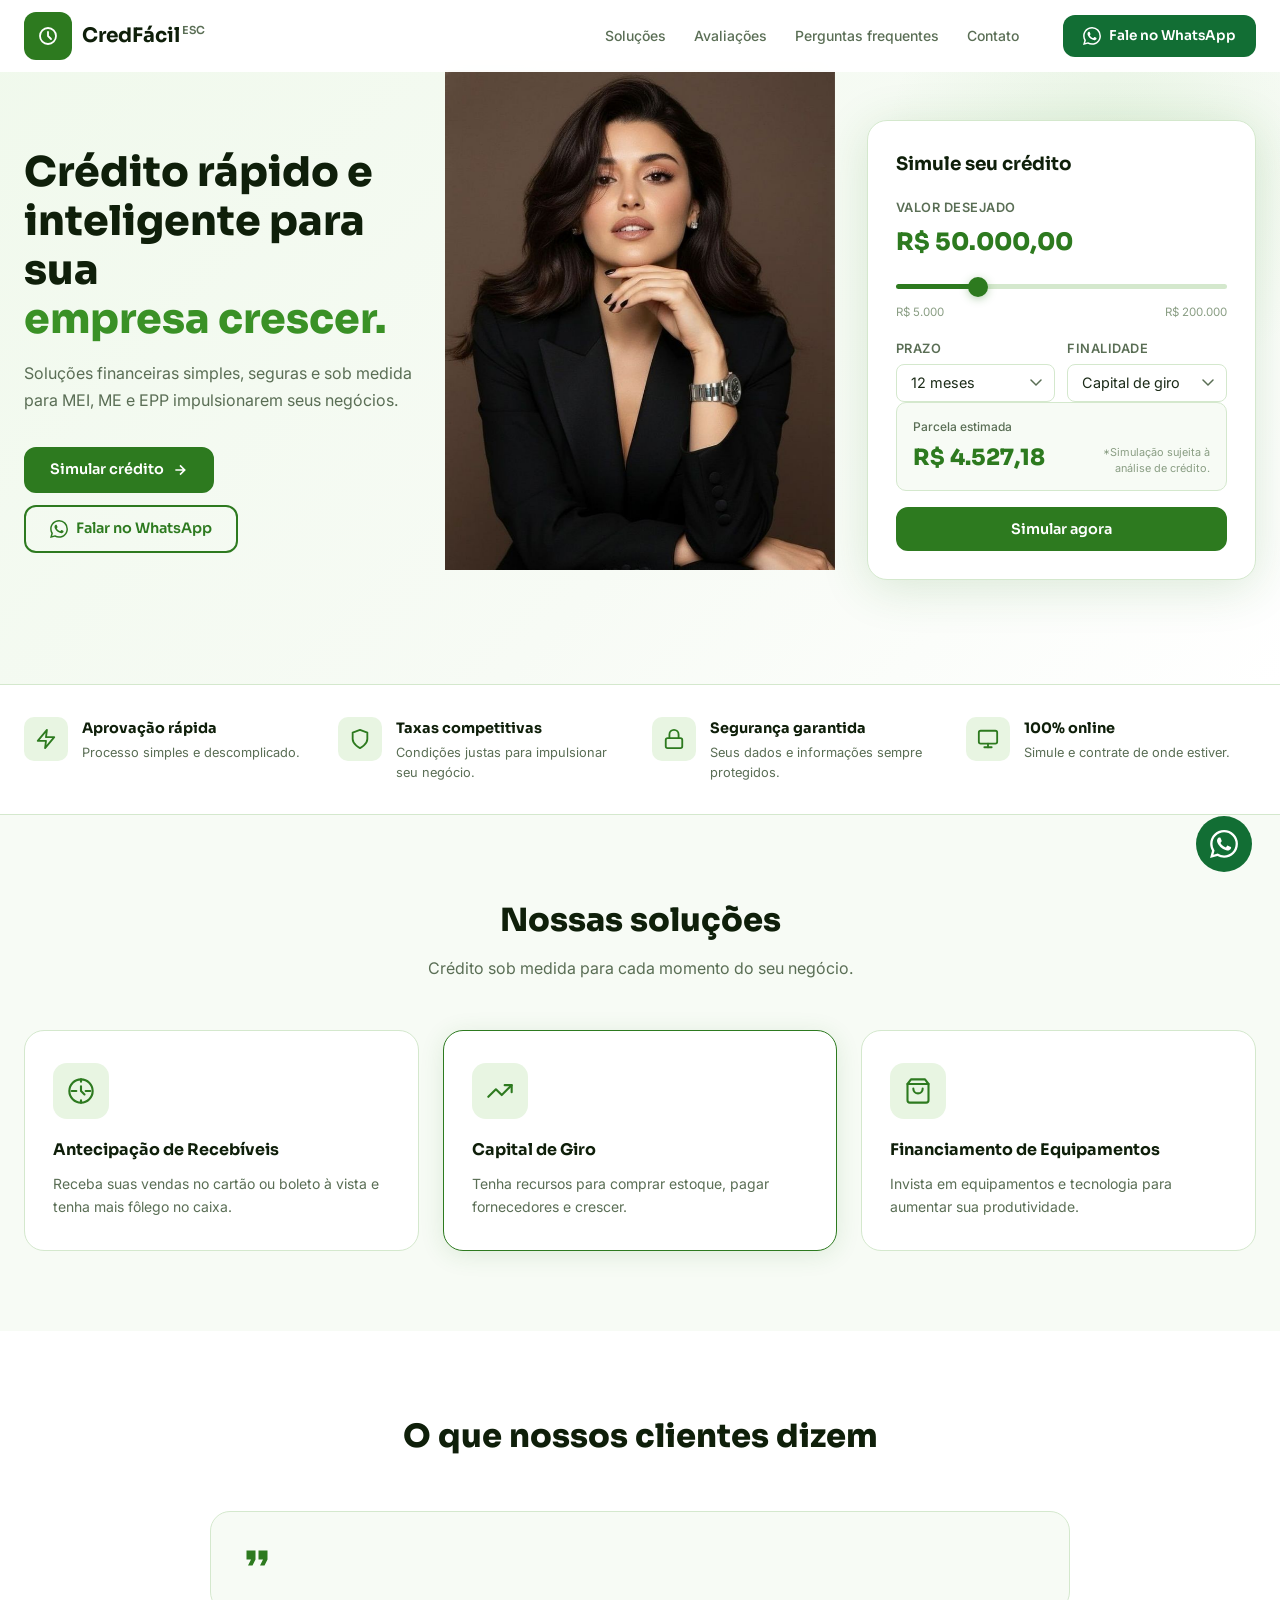
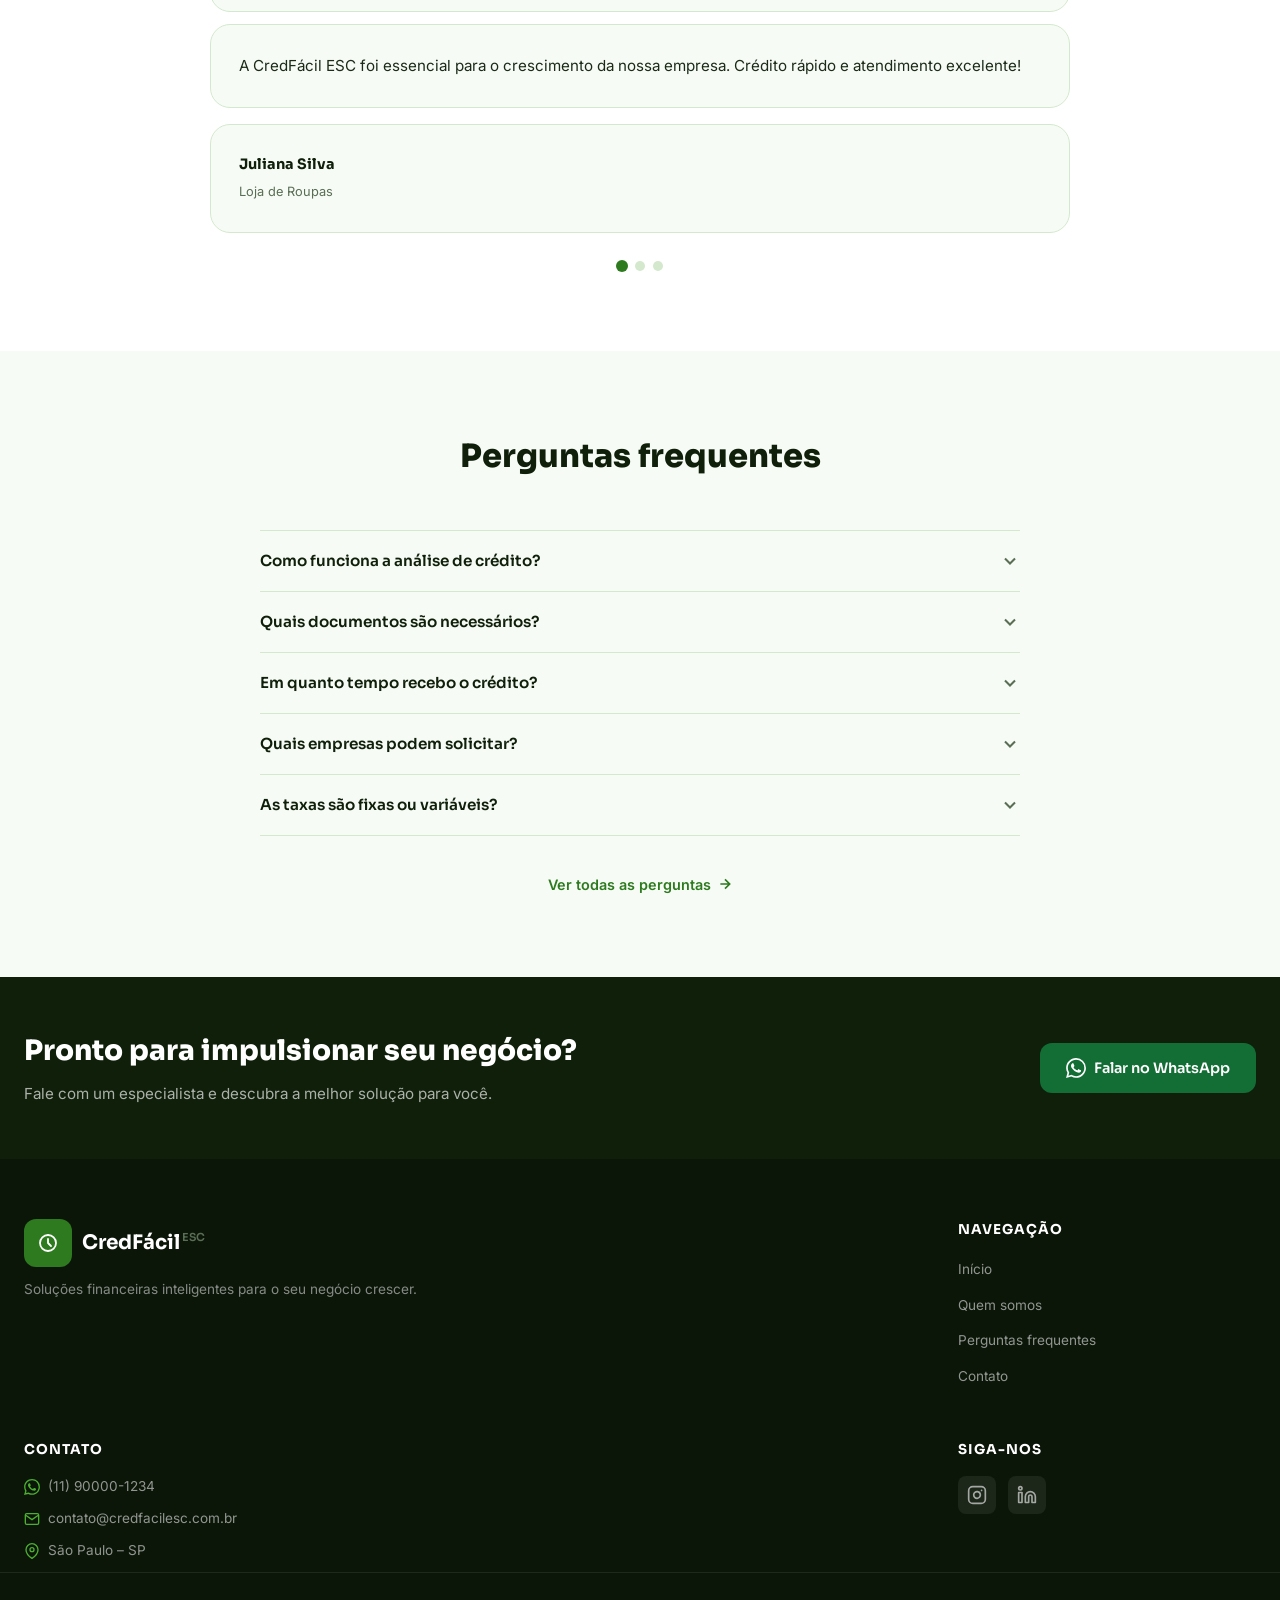
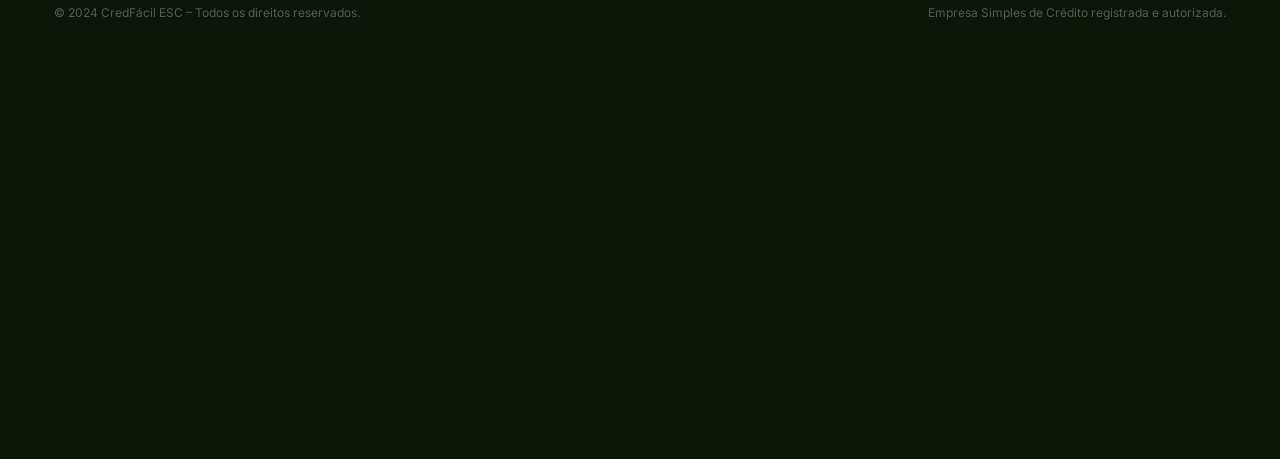
==== index.html @ 17b53d3c "Adiciona estrutura modular do projeto" ====
<!doctype html>
<html lang="pt-BR">
  <head>
    <meta charset="UTF-8" />
    <meta name="viewport" content="width=device-width, initial-scale=1.0" />
    <title>CredFácil ESC – Crédito Rápido e Inteligente para sua Empresa</title>
    <meta
      name="description"
      content="Soluções financeiras simples, seguras e sob medida para MEI, ME e EPP impulsionarem seus negócios."
    />
    <link rel="preconnect" href="https://fonts.googleapis.com" />
    <link rel="preconnect" href="https://fonts.gstatic.com" crossorigin />
    <link
      href="https://fonts.googleapis.com/css2?family=Sora:wght@400;500;600;700;800&family=Inter:wght@400;500;600&display=swap"
      rel="stylesheet"
    />
    <link rel="stylesheet" href="./src/styles/global.css" />
  </head>
  <body>
    <!-- Container: Navbar -->
    <div id="root-navbar"></div>

    <!-- Container: Hero + Features Bar -->
    <div id="root-hero"></div>

    <!-- Container: Soluções -->
    <div id="root-solutions"></div>

    <!-- Container: Depoimentos -->
    <div id="root-testimonials"></div>

    <!-- Container: FAQ + CTA Banner -->
    <div id="root-faq"></div>

    <!-- Container: Footer + WhatsApp Float -->
    <div id="root-footer"></div>

    <script type="module" src="./src/js/main.js">
   
    </script>
  </body>
</html>
---- src/styles/global.css ----
/* ============================
   IMPORTS DOS MÓDULOS CSS
   ============================ */
@import "./navbar.css";
@import "./hero.css";
@import "./solutions.css";
@import "./testimonials.css";
@import "./faq.css";
@import "./footer.css";

/* ============================
   VARIÁVEIS CSS
   ============================ */
:root {
  /* Cores */
  --green-dark: #1a5c10;
  --green: #2d7a1f;
  --green-mid: #3a9126;
  --green-light: #4caf30;
  --green-pale: #e8f5e2;
  --green-text: #3a9126;
  --dark: #0f1f0a;
  --navy: #111a0e;
  --text: #1c2b18;
  --text-muted: #5a6e55;
  --text-light: #8a9e84;
  --border: #d4e8cd;
  --bg: #ffffff;
  --bg-soft: #f7fbf5;
  --white: #ffffff;

  /* Bordas e sombras */
  --radius: 12px;
  --radius-lg: 20px;
  --shadow-sm: 0 2px 8px rgba(45, 122, 31, 0.08);
  --shadow: 0 4px 24px rgba(45, 122, 31, 0.12);
  --shadow-lg: 0 8px 48px rgba(45, 122, 31, 0.16);

  /* Tipografia */
  --font-head: "Sora", sans-serif;
  --font-body: "Inter", sans-serif;

  /* Animações */
  --transition: 0.25s ease;

  /* Layout */
  --nav-h: 72px;
}

/* ============================
   RESET
   ============================ */
*,
*::before,
*::after {
  box-sizing: border-box;
  margin: 0;
  padding: 0;
}

html {
  scroll-behavior: smooth;
}

body {
  font-family: var(--font-body);
  color: var(--text);
  background: var(--bg);
  line-height: 1.6;
  -webkit-font-smoothing: antialiased;
}

img {
  display: block;
  max-width: 100%;
}

a {
  text-decoration: none;
  color: inherit;
}

ul {
  list-style: none;
}

/* ============================
   LAYOUT GLOBAL
   ============================ */
.container {
  width: 100%;
  max-width: 1400px;
  margin: 0 auto;
  padding: 0 24px;
}

/* ============================
   SEÇÕES — ESTILOS COMPARTILHADOS
   ============================ */
.section-header {
  text-align: center;
  margin-bottom: 48px;
}

.section-title {
  font-family: var(--font-head);
  font-size: clamp(1.6rem, 2.5vw, 2.1rem);
  font-weight: 800;
  color: var(--dark);
  margin-bottom: 10px;
}

.section-subtitle {
  font-size: 1rem;
  color: var(--text-muted);
  max-width: 560px;
  margin: 0 auto;
}

/* ============================
   BOTÕES (CLASSES UTILITÁRIAS)
   ============================ */
.btn {
  display: inline-flex;
  align-items: center;
  gap: 8px;
  font-family: var(--font-head);
  font-weight: 600;
  font-size: 0.9rem;
  border-radius: var(--radius);
  cursor: pointer;
  transition:
    background var(--transition),
    transform var(--transition),
    box-shadow var(--transition),
    color var(--transition),
    border-color var(--transition);
  border: 2px solid transparent;
  padding: 13px 24px;
  white-space: nowrap;
  line-height: 1;
}

.btn--primary {
  background: var(--green);
  color: var(--white);
  border-color: var(--green);
}
.btn--primary:hover {
  background: var(--green-dark);
  border-color: var(--green-dark);
  transform: translateY(-1px);
  box-shadow: var(--shadow);
}

.btn--outline-green {
  background: transparent;
  color: var(--green);
  border-color: var(--green);
}
.btn--outline-green:hover {
  background: var(--green-pale);
  transform: translateY(-1px);
}

.btn--whatsapp {
  background: #126e34;
  color: var(--white);
  border-color: none;
  max-width: 20rem;
}
.btn--whatsapp:hover {
  background: #1ebe5a;
  border-color: #1ebe5a;
  transform: translateY(-1px);
  box-shadow: 0 4px 16px rgba(37, 211, 102, 0.35);
}

.btn--sm {
  padding: 10px 18px;
  font-size: 0.85rem;
}

.btn--full {
  width: 100%;
  justify-content: center;
}

/* ============================
   ANIMAÇÕES GLOBAIS
   ============================ */
@keyframes fadeUp {
  from {
    opacity: 0;
    transform: translateY(24px);
  }
  to {
    opacity: 1;
    transform: translateY(0);
  }
}

@keyframes fadeIn {
  from {
    opacity: 0;
  }
  to {
    opacity: 1;
  }
}

/* Scroll reveal */
.fade-up {
  opacity: 0;
  transform: translateY(24px);
  transition:
    opacity 0.5s ease,
    transform 0.5s ease;
}
.fade-up.visible {
  opacity: 1;
  transform: none;
}

/* ============================
   RESPONSIVO — GLOBAL
   ============================ */
@media (max-width: 480px) {
  .container {
    padding: 0 16px;
  }
}
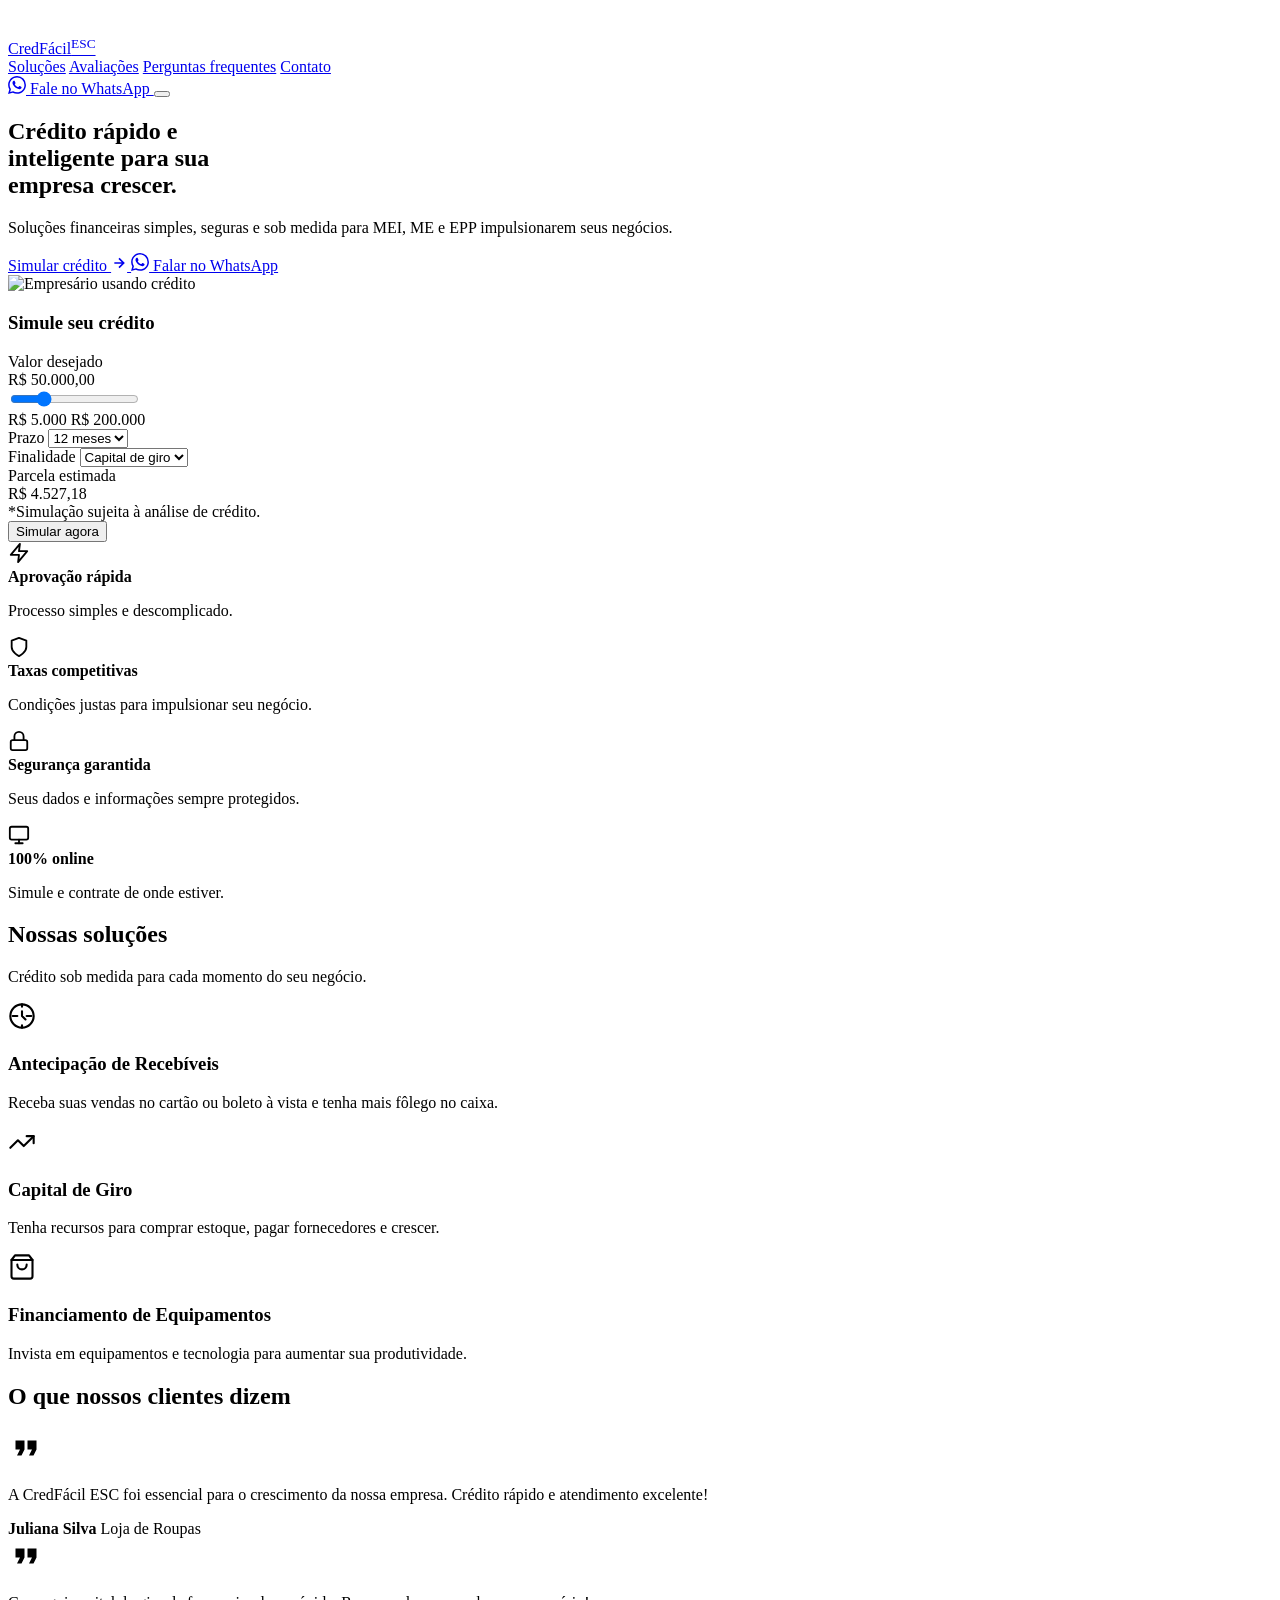
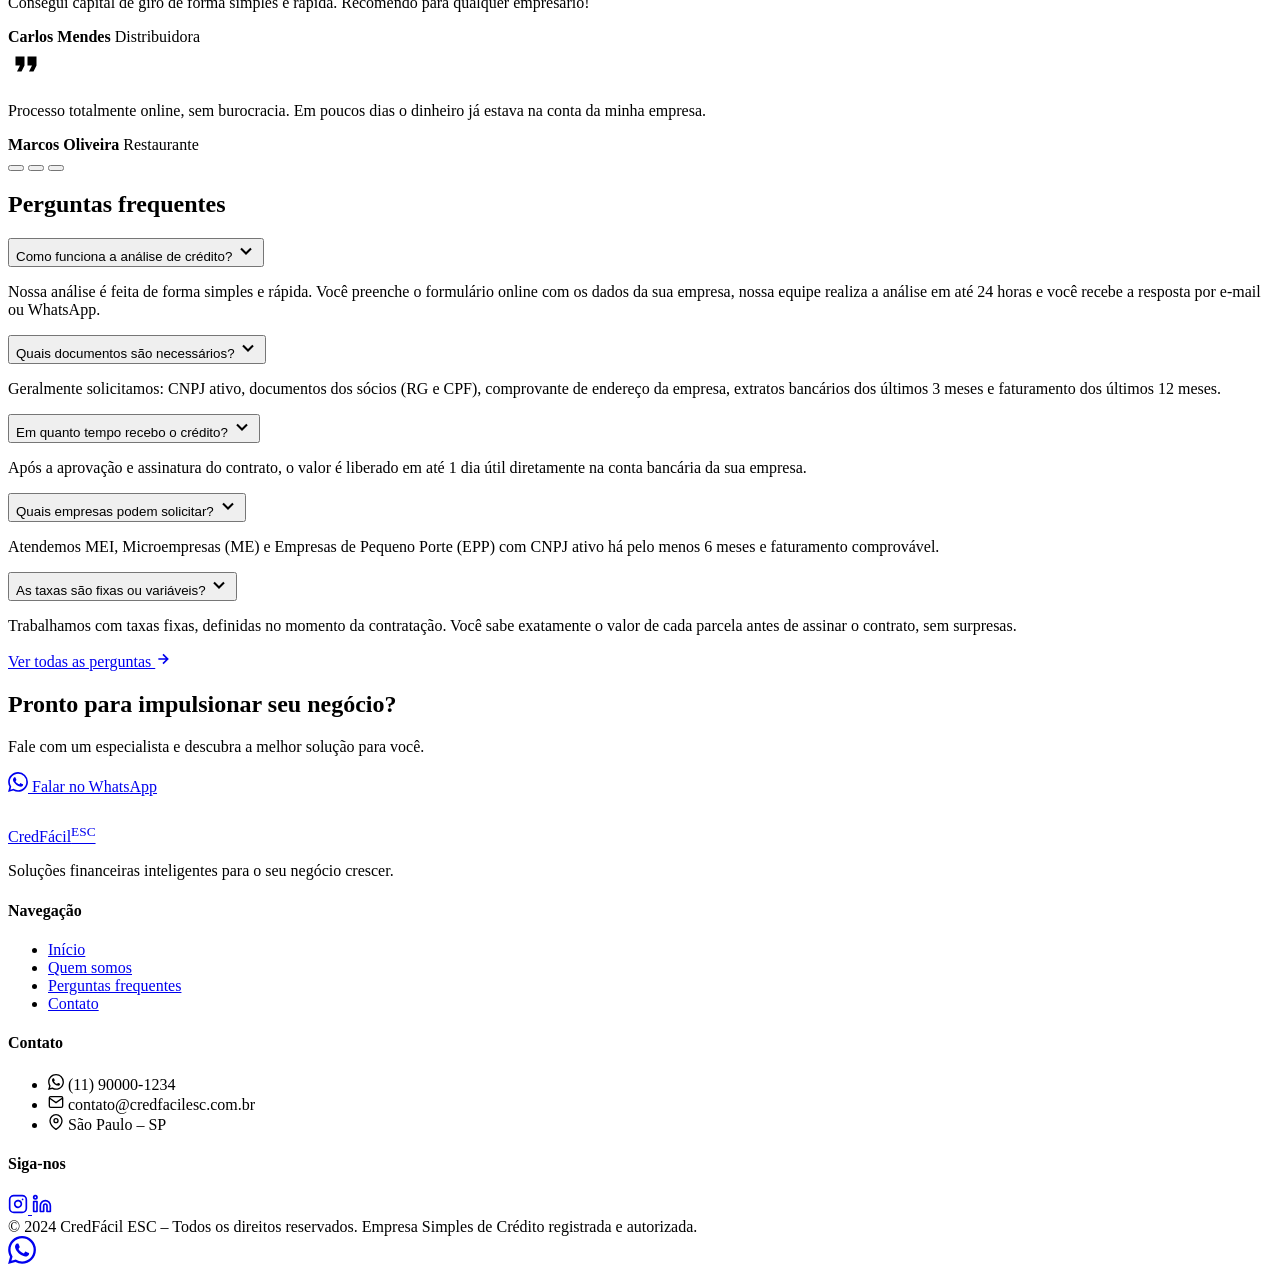
==== commit 2ad39c5a: "Removendo arquivos do repositório" ====
--- a/index.html
+++ b/index.html
@@ -14,29 +14,737 @@
       href="https://fonts.googleapis.com/css2?family=Sora:wght@400;500;600;700;800&family=Inter:wght@400;500;600&display=swap"
       rel="stylesheet"
     />
-    <link rel="stylesheet" href="./src/styles/global.css" />
+    <link rel="stylesheet" href="./src/styles/styles.css" />
   </head>
   <body>
-    <!-- Container: Navbar -->
-    <div id="root-navbar"></div>
-
-    <!-- Container: Hero + Features Bar -->
-    <div id="root-hero"></div>
-
-    <!-- Container: Soluções -->
-    <div id="root-solutions"></div>
-
-    <!-- Container: Depoimentos -->
-    <div id="root-testimonials"></div>
-
-    <!-- Container: FAQ + CTA Banner -->
-    <div id="root-faq"></div>
-
-    <!-- Container: Footer + WhatsApp Float -->
-    <div id="root-footer"></div>
-
-    <script type="module" src="./src/js/main.js">
-   
+    <header class="navbar" id="navbar">
+      <div class="container navbar__inner">
+        <a href="#" class="navbar__logo">
+          <div class="logo-icon">
+            <svg
+              width="24"
+              height="24"
+              viewBox="0 0 24 24"
+              fill="none"
+              stroke="#fff"
+              stroke-width="1.8"
+              stroke-linecap="round"
+              stroke-linejoin="round"
+            >
+              <circle cx="12" cy="12" r="8" />
+              <path d="M12 8v4l3 3" />
+            </svg>
+          </div>
+          <span class="logo-text">CredFácil<sup>ESC</sup></span>
+        </a>
+
+        <nav class="navbar__menu" id="navMenu">
+          <a href="#solucoes" class="navbar__link">Soluções</a>
+          <a href="#avaliacoes" class="navbar__link">Avaliações</a>
+          <a href="#faq" class="navbar__link">Perguntas frequentes</a>
+          <a href="#contato" class="navbar__link">Contato</a>
+        </nav>
+
+        <a
+          href="https://wa.me/5511900001234"
+          class="btn btn--whatsapp btn--sm"
+          target="_blank"
+          rel="noopener"
+        >
+          <svg width="18" height="18" viewBox="0 0 24 24" fill="currentColor">
+            <path
+              d="M17.472 14.382c-.297-.149-1.758-.867-2.03-.967-.273-.099-.471-.148-.67.15-.197.297-.767.966-.94 1.164-.173.199-.347.223-.644.075-.297-.15-1.255-.463-2.39-1.475-.883-.788-1.48-1.761-1.653-2.059-.173-.297-.018-.458.13-.606.134-.133.298-.347.446-.52.149-.174.198-.298.298-.497.099-.198.05-.371-.025-.52-.075-.149-.669-1.612-.916-2.207-.242-.579-.487-.5-.669-.51-.173-.008-.371-.01-.57-.01-.198 0-.52.074-.792.372-.272.297-1.04 1.016-1.04 2.479 0 1.462 1.065 2.875 1.213 3.074.149.198 2.096 3.2 5.077 4.487.709.306 1.262.489 1.694.625.712.227 1.36.195 1.871.118.571-.085 1.758-.719 2.006-1.413.248-.694.248-1.289.173-1.413-.074-.124-.272-.198-.57-.347m-5.421 7.403h-.004a9.87 9.87 0 01-5.031-1.378l-.361-.214-3.741.982.998-3.648-.235-.374a9.86 9.86 0 01-1.51-5.26c.001-5.45 4.436-9.884 9.888-9.884 2.64 0 5.122 1.03 6.988 2.898a9.825 9.825 0 012.893 6.994c-.003 5.45-4.437 9.884-9.885 9.884m8.413-18.297A11.815 11.815 0 0012.05 0C5.495 0 .16 5.335.157 11.892c0 2.096.547 4.142 1.588 5.945L.057 24l6.305-1.654a11.882 11.882 0 005.683 1.448h.005c6.554 0 11.89-5.335 11.893-11.893a11.821 11.821 0 00-3.48-8.413z"
+            />
+          </svg>
+          Fale no WhatsApp
+        </a>
+
+        <button class="navbar__toggle" id="navToggle" aria-label="Abrir menu">
+          <span></span><span></span><span></span>
+        </button>
+      </div>
+    </header>
+
+    <section class="hero" id="inicio">
+      <div class="container hero__inner">
+        <div class="hero__content">
+          <h1 class="hero__title">
+            Crédito rápido e<br />inteligente para sua<br />
+            <span class="hero__title--green">empresa crescer.</span>
+          </h1>
+          <p class="hero__subtitle">
+            Soluções financeiras simples, seguras e sob medida para MEI, ME e
+            EPP impulsionarem seus negócios.
+          </p>
+          <div class="hero__actions">
+            <a href="#simule" class="btn btn--primary">
+              Simular crédito
+              <svg
+                width="16"
+                height="16"
+                viewBox="0 0 24 24"
+                fill="none"
+                stroke="currentColor"
+                stroke-width="2.5"
+              >
+                <path d="M5 12h14M12 5l7 7-7 7" />
+              </svg>
+            </a>
+            <a
+              href="https://wa.me/5511900001234"
+              class="btn btn--outline-green"
+              target="_blank"
+              rel="noopener"
+            >
+              <svg
+                width="18"
+                height="18"
+                viewBox="0 0 24 24"
+                fill="currentColor"
+              >
+                <path
+                  d="M17.472 14.382c-.297-.149-1.758-.867-2.03-.967-.273-.099-.471-.148-.67.15-.197.297-.767.966-.94 1.164-.173.199-.347.223-.644.075-.297-.15-1.255-.463-2.39-1.475-.883-.788-1.48-1.761-1.653-2.059-.173-.297-.018-.458.13-.606.134-.133.298-.347.446-.52.149-.174.198-.298.298-.497.099-.198.05-.371-.025-.52-.075-.149-.669-1.612-.916-2.207-.242-.579-.487-.5-.669-.51-.173-.008-.371-.01-.57-.01-.198 0-.52.074-.792.372-.272.297-1.04 1.016-1.04 2.479 0 1.462 1.065 2.875 1.213 3.074.149.198 2.096 3.2 5.077 4.487.709.306 1.262.489 1.694.625.712.227 1.36.195 1.871.118.571-.085 1.758-.719 2.006-1.413.248-.694.248-1.289.173-1.413-.074-.124-.272-.198-.57-.347m-5.421 7.403h-.004a9.87 9.87 0 01-5.031-1.378l-.361-.214-3.741.982.998-3.648-.235-.374a9.86 9.86 0 01-1.51-5.26c.001-5.45 4.436-9.884 9.888-9.884 2.64 0 5.122 1.03 6.988 2.898a9.825 9.825 0 012.893 6.994c-.003 5.45-4.437 9.884-9.885 9.884m8.413-18.297A11.815 11.815 0 0012.05 0C5.495 0 .16 5.335.157 11.892c0 2.096.547 4.142 1.588 5.945L.057 24l6.305-1.654a11.882 11.882 0 005.683 1.448h.005c6.554 0 11.89-5.335 11.893-11.893a11.821 11.821 0 00-3.48-8.413z"
+                />
+              </svg>
+              Falar no WhatsApp
+            </a>
+          </div>
+        </div>
+
+        <div class="hero__image-wrap">
+          <div class="hero__img-bg">
+            <img src="./src/img/imagem.png" alt="Empresário usando crédito" />
+          </div>
+        </div>
+
+        <!-- SIMULADOR CARD -->
+        <div class="sim-card" id="simule">
+          <h3 class="sim-card__title">Simule seu crédito</h3>
+
+          <div class="sim-field">
+            <label class="sim-label">Valor desejado</label>
+            <div class="sim-value" id="simValue">R$ 50.000,00</div>
+            <input
+              type="range"
+              class="sim-range"
+              id="simRange"
+              min="5000"
+              max="200000"
+              step="1000"
+              value="50000"
+            />
+            <div class="sim-range-labels">
+              <span>R$ 5.000</span>
+              <span>R$ 200.000</span>
+            </div>
+          </div>
+
+          <div class="sim-row">
+            <div class="sim-field sim-field--half">
+              <label class="sim-label">Prazo</label>
+              <select class="sim-select" id="simPrazo">
+                <option value="6">6 meses</option>
+                <option value="12" selected>12 meses</option>
+                <option value="18">18 meses</option>
+                <option value="24">24 meses</option>
+                <option value="36">36 meses</option>
+              </select>
+            </div>
+            <div class="sim-field sim-field--half">
+              <label class="sim-label">Finalidade</label>
+              <select class="sim-select" id="simFinalidade">
+                <option value="giro" selected>Capital de giro</option>
+                <option value="equipamentos">Equipamentos</option>
+                <option value="recebiveis">Antecipação</option>
+              </select>
+            </div>
+          </div>
+
+          <div class="sim-result">
+            <div>
+              <div class="sim-result__label">Parcela estimada</div>
+              <div class="sim-result__value" id="simParcela">R$ 4.527,18</div>
+            </div>
+            <div class="sim-result__note">
+              *Simulação sujeita à análise de crédito.
+            </div>
+          </div>
+
+          <button class="btn btn--primary btn--full">Simular agora</button>
+        </div>
+      </div>
+    </section>
+
+    <!-- FEATURES BAR -->
+    <section class="features-bar">
+      <div class="container features-bar__grid">
+        <div class="feature-item">
+          <div class="feature-icon">
+            <svg
+              width="22"
+              height="22"
+              viewBox="0 0 24 24"
+              fill="none"
+              stroke="currentColor"
+              stroke-width="2"
+              stroke-linecap="round"
+              stroke-linejoin="round"
+            >
+              <polygon points="13 2 3 14 12 14 11 22 21 10 12 10 13 2" />
+            </svg>
+          </div>
+          <div>
+            <strong>Aprovação rápida</strong>
+            <p>Processo simples e descomplicado.</p>
+          </div>
+        </div>
+        <div class="feature-item">
+          <div class="feature-icon">
+            <svg
+              width="22"
+              height="22"
+              viewBox="0 0 24 24"
+              fill="none"
+              stroke="currentColor"
+              stroke-width="2"
+              stroke-linecap="round"
+              stroke-linejoin="round"
+            >
+              <path d="M12 22s8-4 8-10V5l-8-3-8 3v7c0 6 8 10 8 10z" />
+            </svg>
+          </div>
+          <div>
+            <strong>Taxas competitivas</strong>
+            <p>Condições justas para impulsionar seu negócio.</p>
+          </div>
+        </div>
+        <div class="feature-item">
+          <div class="feature-icon">
+            <svg
+              width="22"
+              height="22"
+              viewBox="0 0 24 24"
+              fill="none"
+              stroke="currentColor"
+              stroke-width="2"
+              stroke-linecap="round"
+              stroke-linejoin="round"
+            >
+              <rect x="3" y="11" width="18" height="11" rx="2" ry="2" />
+              <path d="M7 11V7a5 5 0 0 1 10 0v4" />
+            </svg>
+          </div>
+          <div>
+            <strong>Segurança garantida</strong>
+            <p>Seus dados e informações sempre protegidos.</p>
+          </div>
+        </div>
+        <div class="feature-item">
+          <div class="feature-icon">
+            <svg
+              width="22"
+              height="22"
+              viewBox="0 0 24 24"
+              fill="none"
+              stroke="currentColor"
+              stroke-width="2"
+              stroke-linecap="round"
+              stroke-linejoin="round"
+            >
+              <rect x="2" y="3" width="20" height="14" rx="2" />
+              <line x1="8" y1="21" x2="16" y2="21" />
+              <line x1="12" y1="17" x2="12" y2="21" />
+            </svg>
+          </div>
+          <div>
+            <strong>100% online</strong>
+            <p>Simule e contrate de onde estiver.</p>
+          </div>
+        </div>
+      </div>
+    </section>
+
+    <section class="solucoes" id="solucoes">
+      <div class="container">
+        <div class="section-header">
+          <h2 class="section-title">Nossas soluções</h2>
+          <p class="section-subtitle">
+            Crédito sob medida para cada momento do seu negócio.
+          </p>
+        </div>
+        <div class="solucoes__grid">
+          <div class="solucao-card">
+            <div class="solucao-icon">
+              <svg
+                width="28"
+                height="28"
+                viewBox="0 0 24 24"
+                fill="none"
+                stroke="currentColor"
+                stroke-width="1.8"
+                stroke-linecap="round"
+                stroke-linejoin="round"
+              >
+                <circle cx="12" cy="12" r="10" />
+                <path d="M12 8v4l3 3" />
+                <path d="M8 12H4M20 12h-4M12 4V2M12 22v-2" />
+              </svg>
+            </div>
+            <h3 class="solucao-card__title">Antecipação de Recebíveis</h3>
+            <p class="solucao-card__desc">
+              Receba suas vendas no cartão ou boleto à vista e tenha mais fôlego
+              no caixa.
+            </p>
+          </div>
+          <div class="solucao-card solucao-card--featured">
+            <div class="solucao-icon">
+              <svg
+                width="28"
+                height="28"
+                viewBox="0 0 24 24"
+                fill="none"
+                stroke="currentColor"
+                stroke-width="1.8"
+                stroke-linecap="round"
+                stroke-linejoin="round"
+              >
+                <polyline points="22 7 13.5 15.5 8.5 10.5 2 17" />
+                <polyline points="16 7 22 7 22 13" />
+              </svg>
+            </div>
+            <h3 class="solucao-card__title">Capital de Giro</h3>
+            <p class="solucao-card__desc">
+              Tenha recursos para comprar estoque, pagar fornecedores e crescer.
+            </p>
+          </div>
+          <div class="solucao-card">
+            <div class="solucao-icon">
+              <svg
+                width="28"
+                height="28"
+                viewBox="0 0 24 24"
+                fill="none"
+                stroke="currentColor"
+                stroke-width="1.8"
+                stroke-linecap="round"
+                stroke-linejoin="round"
+              >
+                <path d="M6 2 3 6v14a2 2 0 002 2h14a2 2 0 002-2V6l-3-4z" />
+                <line x1="3" y1="6" x2="21" y2="6" />
+                <path d="M16 10a4 4 0 01-8 0" />
+              </svg>
+            </div>
+            <h3 class="solucao-card__title">Financiamento de Equipamentos</h3>
+            <p class="solucao-card__desc">
+              Invista em equipamentos e tecnologia para aumentar sua
+              produtividade.
+            </p>
+          </div>
+        </div>
+      </div>
+    </section>
+
+    <section class="depoimentos" id="avaliacoes">
+      <div class="container">
+        <div class="section-header">
+          <h2 class="section-title">O que nossos clientes dizem</h2>
+        </div>
+        <div class="depoimentos__slider" id="slider">
+          <div class="depoimento-card active">
+            <div class="depoimento-quote">
+              <svg
+                width="36"
+                height="36"
+                viewBox="0 0 24 24"
+                fill="currentColor"
+              >
+                <path d="M6 17h3l2-4V7H5v6h3zm8 0h3l2-4V7h-6v6h3z" />
+              </svg>
+            </div>
+            <p class="depoimento-text">
+              A CredFácil ESC foi essencial para o crescimento da nossa empresa.
+              Crédito rápido e atendimento excelente!
+            </p>
+            <div class="depoimento-author">
+              <strong>Juliana Silva</strong>
+              <span>Loja de Roupas</span>
+            </div>
+          </div>
+          <div class="depoimento-card">
+            <div class="depoimento-quote">
+              <svg
+                width="36"
+                height="36"
+                viewBox="0 0 24 24"
+                fill="currentColor"
+              >
+                <path d="M6 17h3l2-4V7H5v6h3zm8 0h3l2-4V7h-6v6h3z" />
+              </svg>
+            </div>
+            <p class="depoimento-text">
+              Consegui capital de giro de forma simples e rápida. Recomendo para
+              qualquer empresário!
+            </p>
+            <div class="depoimento-author">
+              <strong>Carlos Mendes</strong>
+              <span>Distribuidora</span>
+            </div>
+          </div>
+          <div class="depoimento-card">
+            <div class="depoimento-quote">
+              <svg
+                width="36"
+                height="36"
+                viewBox="0 0 24 24"
+                fill="currentColor"
+              >
+                <path d="M6 17h3l2-4V7H5v6h3zm8 0h3l2-4V7h-6v6h3z" />
+              </svg>
+            </div>
+            <p class="depoimento-text">
+              Processo totalmente online, sem burocracia. Em poucos dias o
+              dinheiro já estava na conta da minha empresa.
+            </p>
+            <div class="depoimento-author">
+              <strong>Marcos Oliveira</strong>
+              <span>Restaurante</span>
+            </div>
+          </div>
+        </div>
+        <div class="slider-dots" id="sliderDots">
+          <button class="dot active" data-index="0"></button>
+          <button class="dot" data-index="1"></button>
+          <button class="dot" data-index="2"></button>
+        </div>
+      </div>
+    </section>
+
+    <section class="faq" id="faq">
+      <div class="container">
+        <div class="section-header">
+          <h2 class="section-title">Perguntas frequentes</h2>
+        </div>
+        <div class="faq__list">
+          <div class="faq-item">
+            <button class="faq-question" aria-expanded="false">
+              Como funciona a análise de crédito?
+              <svg
+                class="faq-chevron"
+                width="20"
+                height="20"
+                viewBox="0 0 24 24"
+                fill="none"
+                stroke="currentColor"
+                stroke-width="2.5"
+              >
+                <polyline points="6 9 12 15 18 9" />
+              </svg>
+            </button>
+            <div class="faq-answer">
+              <p>
+                Nossa análise é feita de forma simples e rápida. Você preenche o
+                formulário online com os dados da sua empresa, nossa equipe
+                realiza a análise em até 24 horas e você recebe a resposta por
+                e-mail ou WhatsApp.
+              </p>
+            </div>
+          </div>
+          <div class="faq-item">
+            <button class="faq-question" aria-expanded="false">
+              Quais documentos são necessários?
+              <svg
+                class="faq-chevron"
+                width="20"
+                height="20"
+                viewBox="0 0 24 24"
+                fill="none"
+                stroke="currentColor"
+                stroke-width="2.5"
+              >
+                <polyline points="6 9 12 15 18 9" />
+              </svg>
+            </button>
+            <div class="faq-answer">
+              <p>
+                Geralmente solicitamos: CNPJ ativo, documentos dos sócios (RG e
+                CPF), comprovante de endereço da empresa, extratos bancários dos
+                últimos 3 meses e faturamento dos últimos 12 meses.
+              </p>
+            </div>
+          </div>
+          <div class="faq-item">
+            <button class="faq-question" aria-expanded="false">
+              Em quanto tempo recebo o crédito?
+              <svg
+                class="faq-chevron"
+                width="20"
+                height="20"
+                viewBox="0 0 24 24"
+                fill="none"
+                stroke="currentColor"
+                stroke-width="2.5"
+              >
+                <polyline points="6 9 12 15 18 9" />
+              </svg>
+            </button>
+            <div class="faq-answer">
+              <p>
+                Após a aprovação e assinatura do contrato, o valor é liberado em
+                até 1 dia útil diretamente na conta bancária da sua empresa.
+              </p>
+            </div>
+          </div>
+          <div class="faq-item">
+            <button class="faq-question" aria-expanded="false">
+              Quais empresas podem solicitar?
+              <svg
+                class="faq-chevron"
+                width="20"
+                height="20"
+                viewBox="0 0 24 24"
+                fill="none"
+                stroke="currentColor"
+                stroke-width="2.5"
+              >
+                <polyline points="6 9 12 15 18 9" />
+              </svg>
+            </button>
+            <div class="faq-answer">
+              <p>
+                Atendemos MEI, Microempresas (ME) e Empresas de Pequeno Porte
+                (EPP) com CNPJ ativo há pelo menos 6 meses e faturamento
+                comprovável.
+              </p>
+            </div>
+          </div>
+          <div class="faq-item">
+            <button class="faq-question" aria-expanded="false">
+              As taxas são fixas ou variáveis?
+              <svg
+                class="faq-chevron"
+                width="20"
+                height="20"
+                viewBox="0 0 24 24"
+                fill="none"
+                stroke="currentColor"
+                stroke-width="2.5"
+              >
+                <polyline points="6 9 12 15 18 9" />
+              </svg>
+            </button>
+            <div class="faq-answer">
+              <p>
+                Trabalhamos com taxas fixas, definidas no momento da
+                contratação. Você sabe exatamente o valor de cada parcela antes
+                de assinar o contrato, sem surpresas.
+              </p>
+            </div>
+          </div>
+        </div>
+        <div class="faq__cta">
+          <a href="#contato" class="faq__link"
+            >Ver todas as perguntas
+            <svg
+              width="16"
+              height="16"
+              viewBox="0 0 24 24"
+              fill="none"
+              stroke="currentColor"
+              stroke-width="2.5"
+            >
+              <path d="M5 12h14M12 5l7 7-7 7" />
+            </svg>
+          </a>
+        </div>
+      </div>
+    </section>
+
+    <!-- CTA BANNER -->
+    <section class="cta-banner">
+      <div class="container cta-banner__inner">
+        <div>
+          <h2 class="cta-banner__title">
+            Pronto para impulsionar seu negócio?
+          </h2>
+          <p class="cta-banner__sub">
+            Fale com um especialista e descubra a melhor solução para você.
+          </p>
+        </div>
+        <a
+          href="https://wa.me/5511900001234"
+          class="btn btn--whatsapp"
+          target="_blank"
+          rel="noopener"
+        >
+          <svg width="20" height="20" viewBox="0 0 24 24" fill="currentColor">
+            <path
+              d="M17.472 14.382c-.297-.149-1.758-.867-2.03-.967-.273-.099-.471-.148-.67.15-.197.297-.767.966-.94 1.164-.173.199-.347.223-.644.075-.297-.15-1.255-.463-2.39-1.475-.883-.788-1.48-1.761-1.653-2.059-.173-.297-.018-.458.13-.606.134-.133.298-.347.446-.52.149-.174.198-.298.298-.497.099-.198.05-.371-.025-.52-.075-.149-.669-1.612-.916-2.207-.242-.579-.487-.5-.669-.51-.173-.008-.371-.01-.57-.01-.198 0-.52.074-.792.372-.272.297-1.04 1.016-1.04 2.479 0 1.462 1.065 2.875 1.213 3.074.149.198 2.096 3.2 5.077 4.487.709.306 1.262.489 1.694.625.712.227 1.36.195 1.871.118.571-.085 1.758-.719 2.006-1.413.248-.694.248-1.289.173-1.413-.074-.124-.272-.198-.57-.347m-5.421 7.403h-.004a9.87 9.87 0 01-5.031-1.378l-.361-.214-3.741.982.998-3.648-.235-.374a9.86 9.86 0 01-1.51-5.26c.001-5.45 4.436-9.884 9.888-9.884 2.64 0 5.122 1.03 6.988 2.898a9.825 9.825 0 012.893 6.994c-.003 5.45-4.437 9.884-9.885 9.884m8.413-18.297A11.815 11.815 0 0012.05 0C5.495 0 .16 5.335.157 11.892c0 2.096.547 4.142 1.588 5.945L.057 24l6.305-1.654a11.882 11.882 0 005.683 1.448h.005c6.554 0 11.89-5.335 11.893-11.893a11.821 11.821 0 00-3.48-8.413z"
+            />
+          </svg>
+          Falar no WhatsApp
+        </a>
+      </div>
+    </section>
+
+    <footer class="footer" id="contato">
+      <div class="container footer__inner">
+        <div class="footer__brand">
+          <a href="#" class="navbar__logo">
+            <div class="logo-icon">
+              <svg
+                width="24"
+                height="24"
+                viewBox="0 0 24 24"
+                fill="none"
+                stroke="#fff"
+                stroke-width="1.8"
+                stroke-linecap="round"
+                stroke-linejoin="round"
+              >
+                <circle cx="12" cy="12" r="8" />
+                <path d="M12 8v4l3 3" />
+              </svg>
+            </div>
+            <span class="logo-text">CredFácil<sup>ESC</sup></span>
+          </a>
+          <p>Soluções financeiras inteligentes para o seu negócio crescer.</p>
+        </div>
+
+        <div class="footer__nav">
+          <h4>Navegação</h4>
+          <ul>
+            <li><a href="#inicio">Início</a></li>
+            <li><a href="#quem-somos">Quem somos</a></li>
+            <li><a href="#faq">Perguntas frequentes</a></li>
+            <li><a href="#contato">Contato</a></li>
+          </ul>
+        </div>
+
+        <div class="footer__contato">
+          <h4>Contato</h4>
+          <ul>
+            <li>
+              <svg
+                width="16"
+                height="16"
+                viewBox="0 0 24 24"
+                fill="currentColor"
+              >
+                <path
+                  d="M17.472 14.382c-.297-.149-1.758-.867-2.03-.967-.273-.099-.471-.148-.67.15-.197.297-.767.966-.94 1.164-.173.199-.347.223-.644.075-.297-.15-1.255-.463-2.39-1.475-.883-.788-1.48-1.761-1.653-2.059-.173-.297-.018-.458.13-.606.134-.133.298-.347.446-.52.149-.174.198-.298.298-.497.099-.198.05-.371-.025-.52-.075-.149-.669-1.612-.916-2.207-.242-.579-.487-.5-.669-.51-.173-.008-.371-.01-.57-.01-.198 0-.52.074-.792.372-.272.297-1.04 1.016-1.04 2.479 0 1.462 1.065 2.875 1.213 3.074.149.198 2.096 3.2 5.077 4.487.709.306 1.262.489 1.694.625.712.227 1.36.195 1.871.118.571-.085 1.758-.719 2.006-1.413.248-.694.248-1.289.173-1.413-.074-.124-.272-.198-.57-.347m-5.421 7.403h-.004a9.87 9.87 0 01-5.031-1.378l-.361-.214-3.741.982.998-3.648-.235-.374a9.86 9.86 0 01-1.51-5.26c.001-5.45 4.436-9.884 9.888-9.884 2.64 0 5.122 1.03 6.988 2.898a9.825 9.825 0 012.893 6.994c-.003 5.45-4.437 9.884-9.885 9.884m8.413-18.297A11.815 11.815 0 0012.05 0C5.495 0 .16 5.335.157 11.892c0 2.096.547 4.142 1.588 5.945L.057 24l6.305-1.654a11.882 11.882 0 005.683 1.448h.005c6.554 0 11.89-5.335 11.893-11.893a11.821 11.821 0 00-3.48-8.413z"
+                />
+              </svg>
+              (11) 90000-1234
+            </li>
+            <li>
+              <svg
+                width="16"
+                height="16"
+                viewBox="0 0 24 24"
+                fill="none"
+                stroke="currentColor"
+                stroke-width="2"
+              >
+                <path
+                  d="M4 4h16c1.1 0 2 .9 2 2v12c0 1.1-.9 2-2 2H4c-1.1 0-2-.9-2-2V6c0-1.1.9-2 2-2z"
+                />
+                <polyline points="22,6 12,13 2,6" />
+              </svg>
+              contato@credfacilesc.com.br
+            </li>
+            <li>
+              <svg
+                width="16"
+                height="16"
+                viewBox="0 0 24 24"
+                fill="none"
+                stroke="currentColor"
+                stroke-width="2"
+              >
+                <path d="M21 10c0 7-9 13-9 13s-9-6-9-13a9 9 0 0118 0z" />
+                <circle cx="12" cy="10" r="3" />
+              </svg>
+              São Paulo – SP
+            </li>
+          </ul>
+        </div>
+
+        <div class="footer__social">
+          <h4>Siga-nos</h4>
+          <div class="social-links">
+            <a href="#" class="social-link" aria-label="Instagram">
+              <svg
+                width="20"
+                height="20"
+                viewBox="0 0 24 24"
+                fill="none"
+                stroke="currentColor"
+                stroke-width="2"
+                stroke-linecap="round"
+                stroke-linejoin="round"
+              >
+                <rect x="2" y="2" width="20" height="20" rx="5" ry="5" />
+                <path d="M16 11.37A4 4 0 1112.63 8 4 4 0 0116 11.37z" />
+                <line x1="17.5" y1="6.5" x2="17.51" y2="6.5" />
+              </svg>
+            </a>
+            <a href="#" class="social-link" aria-label="LinkedIn">
+              <svg
+                width="20"
+                height="20"
+                viewBox="0 0 24 24"
+                fill="none"
+                stroke="currentColor"
+                stroke-width="2"
+                stroke-linecap="round"
+                stroke-linejoin="round"
+              >
+                <path
+                  d="M16 8a6 6 0 016 6v7h-4v-7a2 2 0 00-2-2 2 2 0 00-2 2v7h-4v-7a6 6 0 016-6z"
+                />
+                <rect x="2" y="9" width="4" height="12" />
+                <circle cx="4" cy="4" r="2" />
+              </svg>
+            </a>
+          </div>
+        </div>
+      </div>
+
+      <div class="footer__bottom">
+        <div class="container footer__bottom-inner">
+          <span>© 2024 CredFácil ESC – Todos os direitos reservados.</span>
+          <span>Empresa Simples de Crédito registrada e autorizada.</span>
+        </div>
+      </div>
+    </footer>
+
+    <!-- WHATSAPP FLOAT -->
+    <a
+      href="https://wa.me/5511900001234"
+      class="whatsapp-float"
+      target="_blank"
+      rel="noopener"
+      aria-label="Falar no WhatsApp"
+    >
+      <svg width="28" height="28" viewBox="0 0 24 24" fill="currentColor">
+        <path
+          d="M17.472 14.382c-.297-.149-1.758-.867-2.03-.967-.273-.099-.471-.148-.67.15-.197.297-.767.966-.94 1.164-.173.199-.347.223-.644.075-.297-.15-1.255-.463-2.39-1.475-.883-.788-1.48-1.761-1.653-2.059-.173-.297-.018-.458.13-.606.134-.133.298-.347.446-.52.149-.174.198-.298.298-.497.099-.198.05-.371-.025-.52-.075-.149-.669-1.612-.916-2.207-.242-.579-.487-.5-.669-.51-.173-.008-.371-.01-.57-.01-.198 0-.52.074-.792.372-.272.297-1.04 1.016-1.04 2.479 0 1.462 1.065 2.875 1.213 3.074.149.198 2.096 3.2 5.077 4.487.709.306 1.262.489 1.694.625.712.227 1.36.195 1.871.118.571-.085 1.758-.719 2.006-1.413.248-.694.248-1.289.173-1.413-.074-.124-.272-.198-.57-.347m-5.421 7.403h-.004a9.87 9.87 0 01-5.031-1.378l-.361-.214-3.741.982.998-3.648-.235-.374a9.86 9.86 0 01-1.51-5.26c.001-5.45 4.436-9.884 9.888-9.884 2.64 0 5.122 1.03 6.988 2.898a9.825 9.825 0 012.893 6.994c-.003 5.45-4.437 9.884-9.885 9.884m8.413-18.297A11.815 11.815 0 0012.05 0C5.495 0 .16 5.335.157 11.892c0 2.096.547 4.142 1.588 5.945L.057 24l6.305-1.654a11.882 11.882 0 005.683 1.448h.005c6.554 0 11.89-5.335 11.893-11.893a11.821 11.821 0 00-3.48-8.413z"
+        />
+      </svg>
+    </a>
+
+    <script type="module">
+      import { iniciarNavbar } from "./src/js/navbar.js";
+      import { iniciarSimulador } from "./src/js/simulator.js";
+      import { iniciarFaq } from "./src/js/faq.js";
+      import { iniciarSlider } from "./src/js/slider.js";
+      import { iniciarAnimacoes } from "./src/js/animations.js";
+
+      iniciarNavbar();
+      iniciarSimulador();
+      iniciarFaq();
+      iniciarSlider();
+      iniciarAnimacoes();
     </script>
   </body>
 </html>
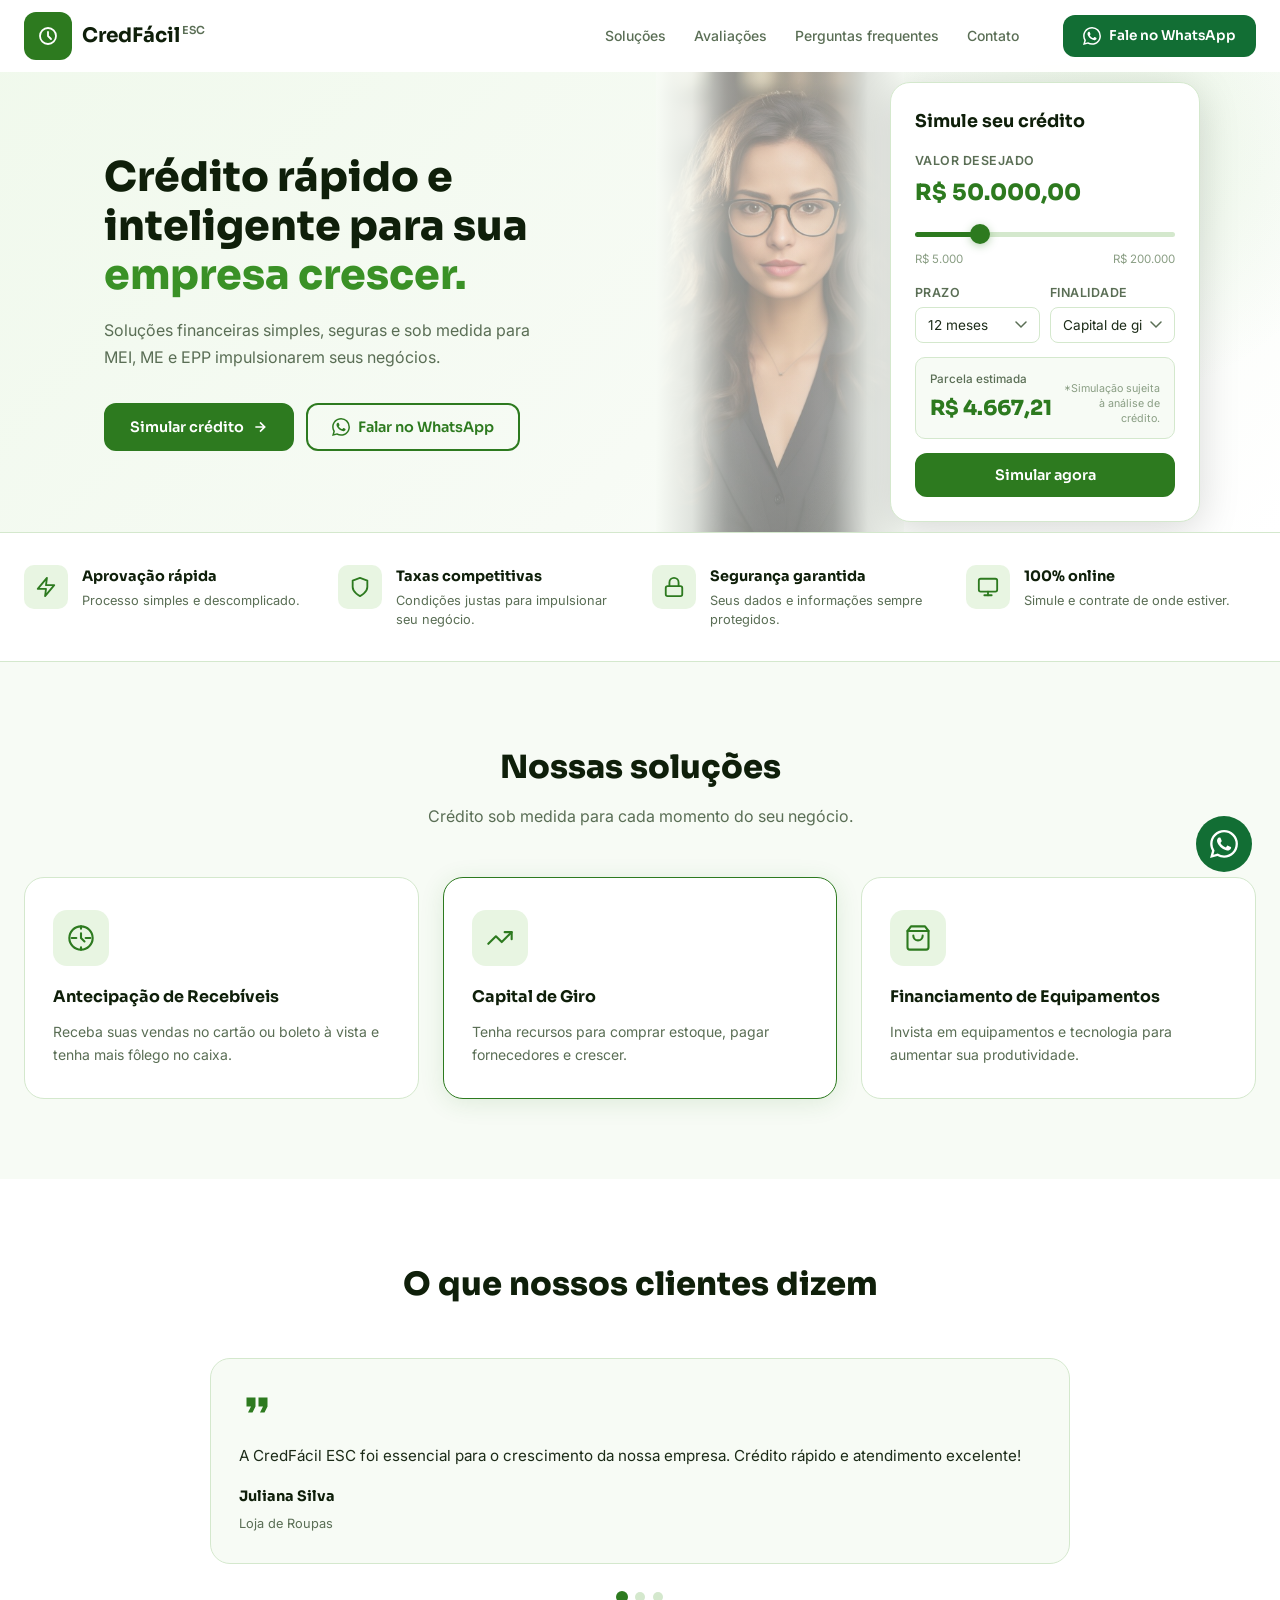
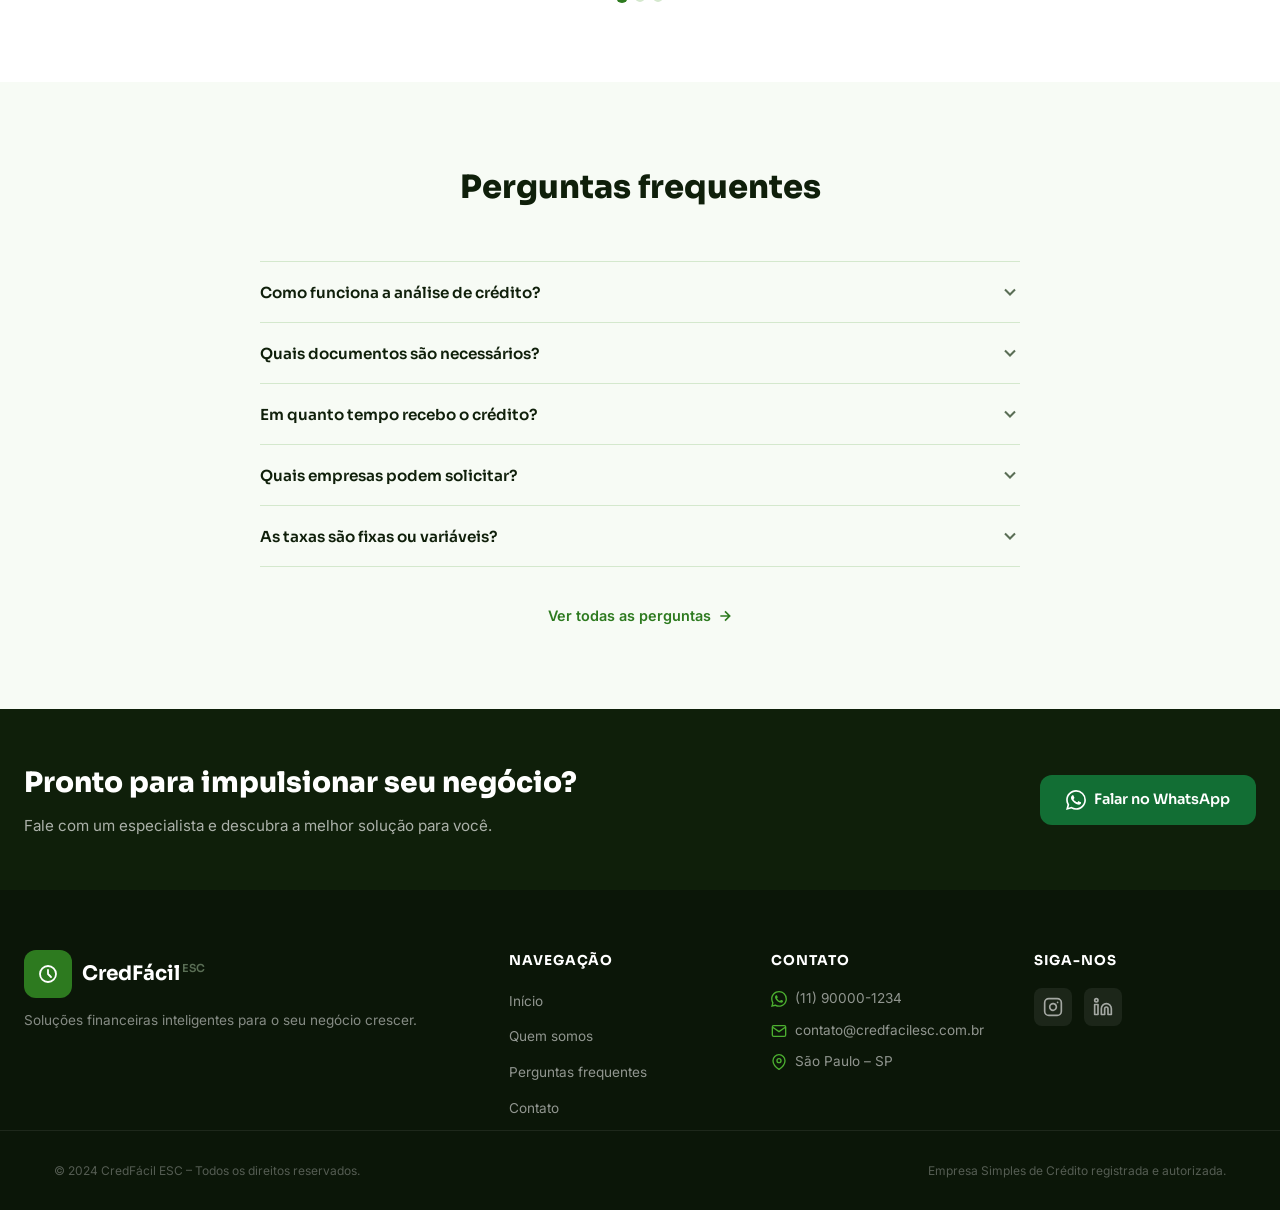
==== commit bba9eb36: "minhas alterações" ====
--- a/index.html
+++ b/index.html
@@ -17,727 +17,732 @@
     <link rel="stylesheet" href="./src/styles/styles.css" />
   </head>
   <body>
-    <header class="navbar" id="navbar">
-      <div class="container navbar__inner">
-        <a href="#" class="navbar__logo">
-          <div class="logo-icon">
-            <svg
-              width="24"
-              height="24"
-              viewBox="0 0 24 24"
-              fill="none"
-              stroke="#fff"
-              stroke-width="1.8"
-              stroke-linecap="round"
-              stroke-linejoin="round"
-            >
-              <circle cx="12" cy="12" r="8" />
-              <path d="M12 8v4l3 3" />
-            </svg>
-          </div>
-          <span class="logo-text">CredFácil<sup>ESC</sup></span>
-        </a>
-
-        <nav class="navbar__menu" id="navMenu">
-          <a href="#solucoes" class="navbar__link">Soluções</a>
-          <a href="#avaliacoes" class="navbar__link">Avaliações</a>
-          <a href="#faq" class="navbar__link">Perguntas frequentes</a>
-          <a href="#contato" class="navbar__link">Contato</a>
-        </nav>
-
-        <a
-          href="https://wa.me/5511900001234"
-          class="btn btn--whatsapp btn--sm"
-          target="_blank"
-          rel="noopener"
+
+<header class="navbar" id="navbar">
+  <div class="container navbar__inner">
+    <a href="#" class="navbar__logo">
+      <div class="logo-icon">
+        <svg
+          width="24"
+          height="24"
+          viewBox="0 0 24 24"
+          fill="none"
+          stroke="#fff"
+          stroke-width="1.8"
+          stroke-linecap="round"
+          stroke-linejoin="round"
         >
-          <svg width="18" height="18" viewBox="0 0 24 24" fill="currentColor">
-            <path
-              d="M17.472 14.382c-.297-.149-1.758-.867-2.03-.967-.273-.099-.471-.148-.67.15-.197.297-.767.966-.94 1.164-.173.199-.347.223-.644.075-.297-.15-1.255-.463-2.39-1.475-.883-.788-1.48-1.761-1.653-2.059-.173-.297-.018-.458.13-.606.134-.133.298-.347.446-.52.149-.174.198-.298.298-.497.099-.198.05-.371-.025-.52-.075-.149-.669-1.612-.916-2.207-.242-.579-.487-.5-.669-.51-.173-.008-.371-.01-.57-.01-.198 0-.52.074-.792.372-.272.297-1.04 1.016-1.04 2.479 0 1.462 1.065 2.875 1.213 3.074.149.198 2.096 3.2 5.077 4.487.709.306 1.262.489 1.694.625.712.227 1.36.195 1.871.118.571-.085 1.758-.719 2.006-1.413.248-.694.248-1.289.173-1.413-.074-.124-.272-.198-.57-.347m-5.421 7.403h-.004a9.87 9.87 0 01-5.031-1.378l-.361-.214-3.741.982.998-3.648-.235-.374a9.86 9.86 0 01-1.51-5.26c.001-5.45 4.436-9.884 9.888-9.884 2.64 0 5.122 1.03 6.988 2.898a9.825 9.825 0 012.893 6.994c-.003 5.45-4.437 9.884-9.885 9.884m8.413-18.297A11.815 11.815 0 0012.05 0C5.495 0 .16 5.335.157 11.892c0 2.096.547 4.142 1.588 5.945L.057 24l6.305-1.654a11.882 11.882 0 005.683 1.448h.005c6.554 0 11.89-5.335 11.893-11.893a11.821 11.821 0 00-3.48-8.413z"
-            />
-          </svg>
-          Fale no WhatsApp
-        </a>
-
-        <button class="navbar__toggle" id="navToggle" aria-label="Abrir menu">
-          <span></span><span></span><span></span>
-        </button>
-      </div>
-    </header>
-
-    <section class="hero" id="inicio">
-      <div class="container hero__inner">
-        <div class="hero__content">
-          <h1 class="hero__title">
-            Crédito rápido e<br />inteligente para sua<br />
-            <span class="hero__title--green">empresa crescer.</span>
-          </h1>
-          <p class="hero__subtitle">
-            Soluções financeiras simples, seguras e sob medida para MEI, ME e
-            EPP impulsionarem seus negócios.
-          </p>
-          <div class="hero__actions">
-            <a href="#simule" class="btn btn--primary">
-              Simular crédito
-              <svg
-                width="16"
-                height="16"
-                viewBox="0 0 24 24"
-                fill="none"
-                stroke="currentColor"
-                stroke-width="2.5"
-              >
-                <path d="M5 12h14M12 5l7 7-7 7" />
-              </svg>
-            </a>
-            <a
-              href="https://wa.me/5511900001234"
-              class="btn btn--outline-green"
-              target="_blank"
-              rel="noopener"
-            >
-              <svg
-                width="18"
-                height="18"
-                viewBox="0 0 24 24"
-                fill="currentColor"
-              >
-                <path
-                  d="M17.472 14.382c-.297-.149-1.758-.867-2.03-.967-.273-.099-.471-.148-.67.15-.197.297-.767.966-.94 1.164-.173.199-.347.223-.644.075-.297-.15-1.255-.463-2.39-1.475-.883-.788-1.48-1.761-1.653-2.059-.173-.297-.018-.458.13-.606.134-.133.298-.347.446-.52.149-.174.198-.298.298-.497.099-.198.05-.371-.025-.52-.075-.149-.669-1.612-.916-2.207-.242-.579-.487-.5-.669-.51-.173-.008-.371-.01-.57-.01-.198 0-.52.074-.792.372-.272.297-1.04 1.016-1.04 2.479 0 1.462 1.065 2.875 1.213 3.074.149.198 2.096 3.2 5.077 4.487.709.306 1.262.489 1.694.625.712.227 1.36.195 1.871.118.571-.085 1.758-.719 2.006-1.413.248-.694.248-1.289.173-1.413-.074-.124-.272-.198-.57-.347m-5.421 7.403h-.004a9.87 9.87 0 01-5.031-1.378l-.361-.214-3.741.982.998-3.648-.235-.374a9.86 9.86 0 01-1.51-5.26c.001-5.45 4.436-9.884 9.888-9.884 2.64 0 5.122 1.03 6.988 2.898a9.825 9.825 0 012.893 6.994c-.003 5.45-4.437 9.884-9.885 9.884m8.413-18.297A11.815 11.815 0 0012.05 0C5.495 0 .16 5.335.157 11.892c0 2.096.547 4.142 1.588 5.945L.057 24l6.305-1.654a11.882 11.882 0 005.683 1.448h.005c6.554 0 11.89-5.335 11.893-11.893a11.821 11.821 0 00-3.48-8.413z"
-                />
-              </svg>
-              Falar no WhatsApp
-            </a>
-          </div>
-        </div>
-
-        <div class="hero__image-wrap">
-          <div class="hero__img-bg">
-            <img src="./src/img/imagem.png" alt="Empresário usando crédito" />
-          </div>
-        </div>
-
-        <!-- SIMULADOR CARD -->
-        <div class="sim-card" id="simule">
-          <h3 class="sim-card__title">Simule seu crédito</h3>
-
-          <div class="sim-field">
-            <label class="sim-label">Valor desejado</label>
-            <div class="sim-value" id="simValue">R$ 50.000,00</div>
-            <input
-              type="range"
-              class="sim-range"
-              id="simRange"
-              min="5000"
-              max="200000"
-              step="1000"
-              value="50000"
-            />
-            <div class="sim-range-labels">
-              <span>R$ 5.000</span>
-              <span>R$ 200.000</span>
-            </div>
-          </div>
-
-          <div class="sim-row">
-            <div class="sim-field sim-field--half">
-              <label class="sim-label">Prazo</label>
-              <select class="sim-select" id="simPrazo">
-                <option value="6">6 meses</option>
-                <option value="12" selected>12 meses</option>
-                <option value="18">18 meses</option>
-                <option value="24">24 meses</option>
-                <option value="36">36 meses</option>
-              </select>
-            </div>
-            <div class="sim-field sim-field--half">
-              <label class="sim-label">Finalidade</label>
-              <select class="sim-select" id="simFinalidade">
-                <option value="giro" selected>Capital de giro</option>
-                <option value="equipamentos">Equipamentos</option>
-                <option value="recebiveis">Antecipação</option>
-              </select>
-            </div>
-          </div>
-
-          <div class="sim-result">
-            <div>
-              <div class="sim-result__label">Parcela estimada</div>
-              <div class="sim-result__value" id="simParcela">R$ 4.527,18</div>
-            </div>
-            <div class="sim-result__note">
-              *Simulação sujeita à análise de crédito.
-            </div>
-          </div>
-
-          <button class="btn btn--primary btn--full">Simular agora</button>
-        </div>
-      </div>
-    </section>
-
-    <!-- FEATURES BAR -->
-    <section class="features-bar">
-      <div class="container features-bar__grid">
-        <div class="feature-item">
-          <div class="feature-icon">
-            <svg
-              width="22"
-              height="22"
-              viewBox="0 0 24 24"
-              fill="none"
-              stroke="currentColor"
-              stroke-width="2"
-              stroke-linecap="round"
-              stroke-linejoin="round"
-            >
-              <polygon points="13 2 3 14 12 14 11 22 21 10 12 10 13 2" />
-            </svg>
-          </div>
-          <div>
-            <strong>Aprovação rápida</strong>
-            <p>Processo simples e descomplicado.</p>
-          </div>
-        </div>
-        <div class="feature-item">
-          <div class="feature-icon">
-            <svg
-              width="22"
-              height="22"
-              viewBox="0 0 24 24"
-              fill="none"
-              stroke="currentColor"
-              stroke-width="2"
-              stroke-linecap="round"
-              stroke-linejoin="round"
-            >
-              <path d="M12 22s8-4 8-10V5l-8-3-8 3v7c0 6 8 10 8 10z" />
-            </svg>
-          </div>
-          <div>
-            <strong>Taxas competitivas</strong>
-            <p>Condições justas para impulsionar seu negócio.</p>
-          </div>
-        </div>
-        <div class="feature-item">
-          <div class="feature-icon">
-            <svg
-              width="22"
-              height="22"
-              viewBox="0 0 24 24"
-              fill="none"
-              stroke="currentColor"
-              stroke-width="2"
-              stroke-linecap="round"
-              stroke-linejoin="round"
-            >
-              <rect x="3" y="11" width="18" height="11" rx="2" ry="2" />
-              <path d="M7 11V7a5 5 0 0 1 10 0v4" />
-            </svg>
-          </div>
-          <div>
-            <strong>Segurança garantida</strong>
-            <p>Seus dados e informações sempre protegidos.</p>
-          </div>
-        </div>
-        <div class="feature-item">
-          <div class="feature-icon">
-            <svg
-              width="22"
-              height="22"
-              viewBox="0 0 24 24"
-              fill="none"
-              stroke="currentColor"
-              stroke-width="2"
-              stroke-linecap="round"
-              stroke-linejoin="round"
-            >
-              <rect x="2" y="3" width="20" height="14" rx="2" />
-              <line x1="8" y1="21" x2="16" y2="21" />
-              <line x1="12" y1="17" x2="12" y2="21" />
-            </svg>
-          </div>
-          <div>
-            <strong>100% online</strong>
-            <p>Simule e contrate de onde estiver.</p>
-          </div>
-        </div>
-      </div>
-    </section>
-
-    <section class="solucoes" id="solucoes">
-      <div class="container">
-        <div class="section-header">
-          <h2 class="section-title">Nossas soluções</h2>
-          <p class="section-subtitle">
-            Crédito sob medida para cada momento do seu negócio.
-          </p>
-        </div>
-        <div class="solucoes__grid">
-          <div class="solucao-card">
-            <div class="solucao-icon">
-              <svg
-                width="28"
-                height="28"
-                viewBox="0 0 24 24"
-                fill="none"
-                stroke="currentColor"
-                stroke-width="1.8"
-                stroke-linecap="round"
-                stroke-linejoin="round"
-              >
-                <circle cx="12" cy="12" r="10" />
-                <path d="M12 8v4l3 3" />
-                <path d="M8 12H4M20 12h-4M12 4V2M12 22v-2" />
-              </svg>
-            </div>
-            <h3 class="solucao-card__title">Antecipação de Recebíveis</h3>
-            <p class="solucao-card__desc">
-              Receba suas vendas no cartão ou boleto à vista e tenha mais fôlego
-              no caixa.
-            </p>
-          </div>
-          <div class="solucao-card solucao-card--featured">
-            <div class="solucao-icon">
-              <svg
-                width="28"
-                height="28"
-                viewBox="0 0 24 24"
-                fill="none"
-                stroke="currentColor"
-                stroke-width="1.8"
-                stroke-linecap="round"
-                stroke-linejoin="round"
-              >
-                <polyline points="22 7 13.5 15.5 8.5 10.5 2 17" />
-                <polyline points="16 7 22 7 22 13" />
-              </svg>
-            </div>
-            <h3 class="solucao-card__title">Capital de Giro</h3>
-            <p class="solucao-card__desc">
-              Tenha recursos para comprar estoque, pagar fornecedores e crescer.
-            </p>
-          </div>
-          <div class="solucao-card">
-            <div class="solucao-icon">
-              <svg
-                width="28"
-                height="28"
-                viewBox="0 0 24 24"
-                fill="none"
-                stroke="currentColor"
-                stroke-width="1.8"
-                stroke-linecap="round"
-                stroke-linejoin="round"
-              >
-                <path d="M6 2 3 6v14a2 2 0 002 2h14a2 2 0 002-2V6l-3-4z" />
-                <line x1="3" y1="6" x2="21" y2="6" />
-                <path d="M16 10a4 4 0 01-8 0" />
-              </svg>
-            </div>
-            <h3 class="solucao-card__title">Financiamento de Equipamentos</h3>
-            <p class="solucao-card__desc">
-              Invista em equipamentos e tecnologia para aumentar sua
-              produtividade.
-            </p>
-          </div>
-        </div>
-      </div>
-    </section>
-
-    <section class="depoimentos" id="avaliacoes">
-      <div class="container">
-        <div class="section-header">
-          <h2 class="section-title">O que nossos clientes dizem</h2>
-        </div>
-        <div class="depoimentos__slider" id="slider">
-          <div class="depoimento-card active">
-            <div class="depoimento-quote">
-              <svg
-                width="36"
-                height="36"
-                viewBox="0 0 24 24"
-                fill="currentColor"
-              >
-                <path d="M6 17h3l2-4V7H5v6h3zm8 0h3l2-4V7h-6v6h3z" />
-              </svg>
-            </div>
-            <p class="depoimento-text">
-              A CredFácil ESC foi essencial para o crescimento da nossa empresa.
-              Crédito rápido e atendimento excelente!
-            </p>
-            <div class="depoimento-author">
-              <strong>Juliana Silva</strong>
-              <span>Loja de Roupas</span>
-            </div>
-          </div>
-          <div class="depoimento-card">
-            <div class="depoimento-quote">
-              <svg
-                width="36"
-                height="36"
-                viewBox="0 0 24 24"
-                fill="currentColor"
-              >
-                <path d="M6 17h3l2-4V7H5v6h3zm8 0h3l2-4V7h-6v6h3z" />
-              </svg>
-            </div>
-            <p class="depoimento-text">
-              Consegui capital de giro de forma simples e rápida. Recomendo para
-              qualquer empresário!
-            </p>
-            <div class="depoimento-author">
-              <strong>Carlos Mendes</strong>
-              <span>Distribuidora</span>
-            </div>
-          </div>
-          <div class="depoimento-card">
-            <div class="depoimento-quote">
-              <svg
-                width="36"
-                height="36"
-                viewBox="0 0 24 24"
-                fill="currentColor"
-              >
-                <path d="M6 17h3l2-4V7H5v6h3zm8 0h3l2-4V7h-6v6h3z" />
-              </svg>
-            </div>
-            <p class="depoimento-text">
-              Processo totalmente online, sem burocracia. Em poucos dias o
-              dinheiro já estava na conta da minha empresa.
-            </p>
-            <div class="depoimento-author">
-              <strong>Marcos Oliveira</strong>
-              <span>Restaurante</span>
-            </div>
-          </div>
-        </div>
-        <div class="slider-dots" id="sliderDots">
-          <button class="dot active" data-index="0"></button>
-          <button class="dot" data-index="1"></button>
-          <button class="dot" data-index="2"></button>
-        </div>
-      </div>
-    </section>
-
-    <section class="faq" id="faq">
-      <div class="container">
-        <div class="section-header">
-          <h2 class="section-title">Perguntas frequentes</h2>
-        </div>
-        <div class="faq__list">
-          <div class="faq-item">
-            <button class="faq-question" aria-expanded="false">
-              Como funciona a análise de crédito?
-              <svg
-                class="faq-chevron"
-                width="20"
-                height="20"
-                viewBox="0 0 24 24"
-                fill="none"
-                stroke="currentColor"
-                stroke-width="2.5"
-              >
-                <polyline points="6 9 12 15 18 9" />
-              </svg>
-            </button>
-            <div class="faq-answer">
-              <p>
-                Nossa análise é feita de forma simples e rápida. Você preenche o
-                formulário online com os dados da sua empresa, nossa equipe
-                realiza a análise em até 24 horas e você recebe a resposta por
-                e-mail ou WhatsApp.
-              </p>
-            </div>
-          </div>
-          <div class="faq-item">
-            <button class="faq-question" aria-expanded="false">
-              Quais documentos são necessários?
-              <svg
-                class="faq-chevron"
-                width="20"
-                height="20"
-                viewBox="0 0 24 24"
-                fill="none"
-                stroke="currentColor"
-                stroke-width="2.5"
-              >
-                <polyline points="6 9 12 15 18 9" />
-              </svg>
-            </button>
-            <div class="faq-answer">
-              <p>
-                Geralmente solicitamos: CNPJ ativo, documentos dos sócios (RG e
-                CPF), comprovante de endereço da empresa, extratos bancários dos
-                últimos 3 meses e faturamento dos últimos 12 meses.
-              </p>
-            </div>
-          </div>
-          <div class="faq-item">
-            <button class="faq-question" aria-expanded="false">
-              Em quanto tempo recebo o crédito?
-              <svg
-                class="faq-chevron"
-                width="20"
-                height="20"
-                viewBox="0 0 24 24"
-                fill="none"
-                stroke="currentColor"
-                stroke-width="2.5"
-              >
-                <polyline points="6 9 12 15 18 9" />
-              </svg>
-            </button>
-            <div class="faq-answer">
-              <p>
-                Após a aprovação e assinatura do contrato, o valor é liberado em
-                até 1 dia útil diretamente na conta bancária da sua empresa.
-              </p>
-            </div>
-          </div>
-          <div class="faq-item">
-            <button class="faq-question" aria-expanded="false">
-              Quais empresas podem solicitar?
-              <svg
-                class="faq-chevron"
-                width="20"
-                height="20"
-                viewBox="0 0 24 24"
-                fill="none"
-                stroke="currentColor"
-                stroke-width="2.5"
-              >
-                <polyline points="6 9 12 15 18 9" />
-              </svg>
-            </button>
-            <div class="faq-answer">
-              <p>
-                Atendemos MEI, Microempresas (ME) e Empresas de Pequeno Porte
-                (EPP) com CNPJ ativo há pelo menos 6 meses e faturamento
-                comprovável.
-              </p>
-            </div>
-          </div>
-          <div class="faq-item">
-            <button class="faq-question" aria-expanded="false">
-              As taxas são fixas ou variáveis?
-              <svg
-                class="faq-chevron"
-                width="20"
-                height="20"
-                viewBox="0 0 24 24"
-                fill="none"
-                stroke="currentColor"
-                stroke-width="2.5"
-              >
-                <polyline points="6 9 12 15 18 9" />
-              </svg>
-            </button>
-            <div class="faq-answer">
-              <p>
-                Trabalhamos com taxas fixas, definidas no momento da
-                contratação. Você sabe exatamente o valor de cada parcela antes
-                de assinar o contrato, sem surpresas.
-              </p>
-            </div>
-          </div>
-        </div>
-        <div class="faq__cta">
-          <a href="#contato" class="faq__link"
-            >Ver todas as perguntas
-            <svg
-              width="16"
-              height="16"
-              viewBox="0 0 24 24"
-              fill="none"
-              stroke="currentColor"
-              stroke-width="2.5"
-            >
-              <path d="M5 12h14M12 5l7 7-7 7" />
-            </svg>
-          </a>
-        </div>
-      </div>
-    </section>
-
-    <!-- CTA BANNER -->
-    <section class="cta-banner">
-      <div class="container cta-banner__inner">
-        <div>
-          <h2 class="cta-banner__title">
-            Pronto para impulsionar seu negócio?
-          </h2>
-          <p class="cta-banner__sub">
-            Fale com um especialista e descubra a melhor solução para você.
-          </p>
-        </div>
-        <a
-          href="https://wa.me/5511900001234"
-          class="btn btn--whatsapp"
-          target="_blank"
-          rel="noopener"
-        >
-          <svg width="20" height="20" viewBox="0 0 24 24" fill="currentColor">
-            <path
-              d="M17.472 14.382c-.297-.149-1.758-.867-2.03-.967-.273-.099-.471-.148-.67.15-.197.297-.767.966-.94 1.164-.173.199-.347.223-.644.075-.297-.15-1.255-.463-2.39-1.475-.883-.788-1.48-1.761-1.653-2.059-.173-.297-.018-.458.13-.606.134-.133.298-.347.446-.52.149-.174.198-.298.298-.497.099-.198.05-.371-.025-.52-.075-.149-.669-1.612-.916-2.207-.242-.579-.487-.5-.669-.51-.173-.008-.371-.01-.57-.01-.198 0-.52.074-.792.372-.272.297-1.04 1.016-1.04 2.479 0 1.462 1.065 2.875 1.213 3.074.149.198 2.096 3.2 5.077 4.487.709.306 1.262.489 1.694.625.712.227 1.36.195 1.871.118.571-.085 1.758-.719 2.006-1.413.248-.694.248-1.289.173-1.413-.074-.124-.272-.198-.57-.347m-5.421 7.403h-.004a9.87 9.87 0 01-5.031-1.378l-.361-.214-3.741.982.998-3.648-.235-.374a9.86 9.86 0 01-1.51-5.26c.001-5.45 4.436-9.884 9.888-9.884 2.64 0 5.122 1.03 6.988 2.898a9.825 9.825 0 012.893 6.994c-.003 5.45-4.437 9.884-9.885 9.884m8.413-18.297A11.815 11.815 0 0012.05 0C5.495 0 .16 5.335.157 11.892c0 2.096.547 4.142 1.588 5.945L.057 24l6.305-1.654a11.882 11.882 0 005.683 1.448h.005c6.554 0 11.89-5.335 11.893-11.893a11.821 11.821 0 00-3.48-8.413z"
-            />
-          </svg>
-          Falar no WhatsApp
-        </a>
-      </div>
-    </section>
-
-    <footer class="footer" id="contato">
-      <div class="container footer__inner">
-        <div class="footer__brand">
-          <a href="#" class="navbar__logo">
-            <div class="logo-icon">
-              <svg
-                width="24"
-                height="24"
-                viewBox="0 0 24 24"
-                fill="none"
-                stroke="#fff"
-                stroke-width="1.8"
-                stroke-linecap="round"
-                stroke-linejoin="round"
-              >
-                <circle cx="12" cy="12" r="8" />
-                <path d="M12 8v4l3 3" />
-              </svg>
-            </div>
-            <span class="logo-text">CredFácil<sup>ESC</sup></span>
-          </a>
-          <p>Soluções financeiras inteligentes para o seu negócio crescer.</p>
-        </div>
-
-        <div class="footer__nav">
-          <h4>Navegação</h4>
-          <ul>
-            <li><a href="#inicio">Início</a></li>
-            <li><a href="#quem-somos">Quem somos</a></li>
-            <li><a href="#faq">Perguntas frequentes</a></li>
-            <li><a href="#contato">Contato</a></li>
-          </ul>
-        </div>
-
-        <div class="footer__contato">
-          <h4>Contato</h4>
-          <ul>
-            <li>
-              <svg
-                width="16"
-                height="16"
-                viewBox="0 0 24 24"
-                fill="currentColor"
-              >
-                <path
-                  d="M17.472 14.382c-.297-.149-1.758-.867-2.03-.967-.273-.099-.471-.148-.67.15-.197.297-.767.966-.94 1.164-.173.199-.347.223-.644.075-.297-.15-1.255-.463-2.39-1.475-.883-.788-1.48-1.761-1.653-2.059-.173-.297-.018-.458.13-.606.134-.133.298-.347.446-.52.149-.174.198-.298.298-.497.099-.198.05-.371-.025-.52-.075-.149-.669-1.612-.916-2.207-.242-.579-.487-.5-.669-.51-.173-.008-.371-.01-.57-.01-.198 0-.52.074-.792.372-.272.297-1.04 1.016-1.04 2.479 0 1.462 1.065 2.875 1.213 3.074.149.198 2.096 3.2 5.077 4.487.709.306 1.262.489 1.694.625.712.227 1.36.195 1.871.118.571-.085 1.758-.719 2.006-1.413.248-.694.248-1.289.173-1.413-.074-.124-.272-.198-.57-.347m-5.421 7.403h-.004a9.87 9.87 0 01-5.031-1.378l-.361-.214-3.741.982.998-3.648-.235-.374a9.86 9.86 0 01-1.51-5.26c.001-5.45 4.436-9.884 9.888-9.884 2.64 0 5.122 1.03 6.988 2.898a9.825 9.825 0 012.893 6.994c-.003 5.45-4.437 9.884-9.885 9.884m8.413-18.297A11.815 11.815 0 0012.05 0C5.495 0 .16 5.335.157 11.892c0 2.096.547 4.142 1.588 5.945L.057 24l6.305-1.654a11.882 11.882 0 005.683 1.448h.005c6.554 0 11.89-5.335 11.893-11.893a11.821 11.821 0 00-3.48-8.413z"
-                />
-              </svg>
-              (11) 90000-1234
-            </li>
-            <li>
-              <svg
-                width="16"
-                height="16"
-                viewBox="0 0 24 24"
-                fill="none"
-                stroke="currentColor"
-                stroke-width="2"
-              >
-                <path
-                  d="M4 4h16c1.1 0 2 .9 2 2v12c0 1.1-.9 2-2 2H4c-1.1 0-2-.9-2-2V6c0-1.1.9-2 2-2z"
-                />
-                <polyline points="22,6 12,13 2,6" />
-              </svg>
-              contato@credfacilesc.com.br
-            </li>
-            <li>
-              <svg
-                width="16"
-                height="16"
-                viewBox="0 0 24 24"
-                fill="none"
-                stroke="currentColor"
-                stroke-width="2"
-              >
-                <path d="M21 10c0 7-9 13-9 13s-9-6-9-13a9 9 0 0118 0z" />
-                <circle cx="12" cy="10" r="3" />
-              </svg>
-              São Paulo – SP
-            </li>
-          </ul>
-        </div>
-
-        <div class="footer__social">
-          <h4>Siga-nos</h4>
-          <div class="social-links">
-            <a href="#" class="social-link" aria-label="Instagram">
-              <svg
-                width="20"
-                height="20"
-                viewBox="0 0 24 24"
-                fill="none"
-                stroke="currentColor"
-                stroke-width="2"
-                stroke-linecap="round"
-                stroke-linejoin="round"
-              >
-                <rect x="2" y="2" width="20" height="20" rx="5" ry="5" />
-                <path d="M16 11.37A4 4 0 1112.63 8 4 4 0 0116 11.37z" />
-                <line x1="17.5" y1="6.5" x2="17.51" y2="6.5" />
-              </svg>
-            </a>
-            <a href="#" class="social-link" aria-label="LinkedIn">
-              <svg
-                width="20"
-                height="20"
-                viewBox="0 0 24 24"
-                fill="none"
-                stroke="currentColor"
-                stroke-width="2"
-                stroke-linecap="round"
-                stroke-linejoin="round"
-              >
-                <path
-                  d="M16 8a6 6 0 016 6v7h-4v-7a2 2 0 00-2-2 2 2 0 00-2 2v7h-4v-7a6 6 0 016-6z"
-                />
-                <rect x="2" y="9" width="4" height="12" />
-                <circle cx="4" cy="4" r="2" />
-              </svg>
-            </a>
-          </div>
-        </div>
-      </div>
-
-      <div class="footer__bottom">
-        <div class="container footer__bottom-inner">
-          <span>© 2024 CredFácil ESC – Todos os direitos reservados.</span>
-          <span>Empresa Simples de Crédito registrada e autorizada.</span>
-        </div>
-      </div>
-    </footer>
-
-    <!-- WHATSAPP FLOAT -->
+          <circle cx="12" cy="12" r="8" />
+          <path d="M12 8v4l3 3" />
+        </svg>
+      </div>
+      <span class="logo-text">CredFácil<sup>ESC</sup></span>
+    </a>
+
+    <nav class="navbar__menu" id="navMenu">
+      <a href="#solucoes" class="navbar__link">Soluções</a>
+      <a href="#avaliacoes" class="navbar__link">Avaliações</a>
+      <a href="#faq" class="navbar__link">Perguntas frequentes</a>
+      <a href="#contato" class="navbar__link">Contato</a>
+    </nav>
+
     <a
       href="https://wa.me/5511900001234"
-      class="whatsapp-float"
+      class="btn btn--whatsapp btn--sm"
       target="_blank"
       rel="noopener"
-      aria-label="Falar no WhatsApp"
     >
-      <svg width="28" height="28" viewBox="0 0 24 24" fill="currentColor">
+      <svg width="18" height="18" viewBox="0 0 24 24" fill="currentColor">
         <path
           d="M17.472 14.382c-.297-.149-1.758-.867-2.03-.967-.273-.099-.471-.148-.67.15-.197.297-.767.966-.94 1.164-.173.199-.347.223-.644.075-.297-.15-1.255-.463-2.39-1.475-.883-.788-1.48-1.761-1.653-2.059-.173-.297-.018-.458.13-.606.134-.133.298-.347.446-.52.149-.174.198-.298.298-.497.099-.198.05-.371-.025-.52-.075-.149-.669-1.612-.916-2.207-.242-.579-.487-.5-.669-.51-.173-.008-.371-.01-.57-.01-.198 0-.52.074-.792.372-.272.297-1.04 1.016-1.04 2.479 0 1.462 1.065 2.875 1.213 3.074.149.198 2.096 3.2 5.077 4.487.709.306 1.262.489 1.694.625.712.227 1.36.195 1.871.118.571-.085 1.758-.719 2.006-1.413.248-.694.248-1.289.173-1.413-.074-.124-.272-.198-.57-.347m-5.421 7.403h-.004a9.87 9.87 0 01-5.031-1.378l-.361-.214-3.741.982.998-3.648-.235-.374a9.86 9.86 0 01-1.51-5.26c.001-5.45 4.436-9.884 9.888-9.884 2.64 0 5.122 1.03 6.988 2.898a9.825 9.825 0 012.893 6.994c-.003 5.45-4.437 9.884-9.885 9.884m8.413-18.297A11.815 11.815 0 0012.05 0C5.495 0 .16 5.335.157 11.892c0 2.096.547 4.142 1.588 5.945L.057 24l6.305-1.654a11.882 11.882 0 005.683 1.448h.005c6.554 0 11.89-5.335 11.893-11.893a11.821 11.821 0 00-3.48-8.413z"
         />
       </svg>
+      Fale no WhatsApp
     </a>
 
+    <button class="navbar__toggle" id="navToggle" aria-label="Abrir menu">
+      <span></span><span></span><span></span>
+    </button>
+  </div>
+</header>
+
+
+<section class="hero" id="inicio">
+  <div class="container hero__inner">
+    <div class="hero__content">
+      <h1 class="hero__title">
+        Crédito rápido e<br />inteligente para sua<br />
+        <span class="hero__title--green">empresa crescer.</span>
+      </h1>
+      <p class="hero__subtitle">
+        Soluções financeiras simples, seguras e sob medida para MEI, ME e
+        EPP impulsionarem seus negócios.
+      </p>
+      <div class="hero__actions">
+        <a href="#simule" class="btn btn--primary">
+          Simular crédito
+          <svg
+            width="16"
+            height="16"
+            viewBox="0 0 24 24"
+            fill="none"
+            stroke="currentColor"
+            stroke-width="2.5"
+          >
+            <path d="M5 12h14M12 5l7 7-7 7" />
+          </svg>
+        </a>
+        <a
+          href="https://wa.me/5511900001234"
+          class="btn btn--outline-green"
+          target="_blank"
+          rel="noopener"
+        >
+          <svg
+            width="18"
+            height="18"
+            viewBox="0 0 24 24"
+            fill="currentColor"
+          >
+            <path
+              d="M17.472 14.382c-.297-.149-1.758-.867-2.03-.967-.273-.099-.471-.148-.67.15-.197.297-.767.966-.94 1.164-.173.199-.347.223-.644.075-.297-.15-1.255-.463-2.39-1.475-.883-.788-1.48-1.761-1.653-2.059-.173-.297-.018-.458.13-.606.134-.133.298-.347.446-.52.149-.174.198-.298.298-.497.099-.198.05-.371-.025-.52-.075-.149-.669-1.612-.916-2.207-.242-.579-.487-.5-.669-.51-.173-.008-.371-.01-.57-.01-.198 0-.52.074-.792.372-.272.297-1.04 1.016-1.04 2.479 0 1.462 1.065 2.875 1.213 3.074.149.198 2.096 3.2 5.077 4.487.709.306 1.262.489 1.694.625.712.227 1.36.195 1.871.118.571-.085 1.758-.719 2.006-1.413.248-.694.248-1.289.173-1.413-.074-.124-.272-.198-.57-.347m-5.421 7.403h-.004a9.87 9.87 0 01-5.031-1.378l-.361-.214-3.741.982.998-3.648-.235-.374a9.86 9.86 0 01-1.51-5.26c.001-5.45 4.436-9.884 9.888-9.884 2.64 0 5.122 1.03 6.988 2.898a9.825 9.825 0 012.893 6.994c-.003 5.45-4.437 9.884-9.885 9.884m8.413-18.297A11.815 11.815 0 0012.05 0C5.495 0 .16 5.335.157 11.892c0 2.096.547 4.142 1.588 5.945L.057 24l6.305-1.654a11.882 11.882 0 005.683 1.448h.005c6.554 0 11.89-5.335 11.893-11.893a11.821 11.821 0 00-3.48-8.413z"
+            />
+          </svg>
+          Falar no WhatsApp
+        </a>
+      </div>
+    </div>
+
+    <div class="hero__image-wrap">
+      <div class="hero__img-bg"><img src="./src/img/imagem.png" alt="Empresário usando crédito" /></div>
+    </div>
+
+    <!-- SIMULADOR CARD -->
+    <div class="sim-card" id="simule">
+      <h3 class="sim-card__title">Simule seu crédito</h3>
+
+      <div class="sim-field">
+        <label class="sim-label">Valor desejado</label>
+        <div class="sim-value" id="simValue">R$ 50.000,00</div>
+        <input
+          type="range"
+          class="sim-range"
+          id="simRange"
+          min="5000"
+          max="200000"
+          step="1000"
+          value="50000"
+        />
+        <div class="sim-range-labels">
+          <span>R$ 5.000</span>
+          <span>R$ 200.000</span>
+        </div>
+      </div>
+
+      <div class="sim-row">
+        <div class="sim-field sim-field--half">
+          <label class="sim-label">Prazo</label>
+          <select class="sim-select" id="simPrazo">
+            <option value="6">6 meses</option>
+            <option value="12" selected>12 meses</option>
+            <option value="18">18 meses</option>
+            <option value="24">24 meses</option>
+            <option value="36">36 meses</option>
+          </select>
+        </div>
+        <div class="sim-field sim-field--half">
+          <label class="sim-label">Finalidade</label>
+          <select class="sim-select" id="simFinalidade">
+            <option value="giro" selected>Capital de giro</option>
+            <option value="equipamentos">Equipamentos</option>
+            <option value="recebiveis">Antecipação</option>
+          </select>
+        </div>
+      </div>
+
+      <div class="sim-result">
+        <div>
+          <div class="sim-result__label">Parcela estimada</div>
+          <div class="sim-result__value" id="simParcela">R$ 4.527,18</div>
+        </div>
+        <div class="sim-result__note">
+          *Simulação sujeita à análise de crédito.
+        </div>
+      </div>
+
+      <button class="btn btn--primary btn--full">Simular agora</button>
+    </div>
+  </div>
+</section>
+
+<!-- FEATURES BAR -->
+<section class="features-bar">
+  <div class="container features-bar__grid">
+    <div class="feature-item">
+      <div class="feature-icon">
+        <svg
+          width="22"
+          height="22"
+          viewBox="0 0 24 24"
+          fill="none"
+          stroke="currentColor"
+          stroke-width="2"
+          stroke-linecap="round"
+          stroke-linejoin="round"
+        >
+          <polygon points="13 2 3 14 12 14 11 22 21 10 12 10 13 2" />
+        </svg>
+      </div>
+      <div>
+        <strong>Aprovação rápida</strong>
+        <p>Processo simples e descomplicado.</p>
+      </div>
+    </div>
+    <div class="feature-item">
+      <div class="feature-icon">
+        <svg
+          width="22"
+          height="22"
+          viewBox="0 0 24 24"
+          fill="none"
+          stroke="currentColor"
+          stroke-width="2"
+          stroke-linecap="round"
+          stroke-linejoin="round"
+        >
+          <path d="M12 22s8-4 8-10V5l-8-3-8 3v7c0 6 8 10 8 10z" />
+        </svg>
+      </div>
+      <div>
+        <strong>Taxas competitivas</strong>
+        <p>Condições justas para impulsionar seu negócio.</p>
+      </div>
+    </div>
+    <div class="feature-item">
+      <div class="feature-icon">
+        <svg
+          width="22"
+          height="22"
+          viewBox="0 0 24 24"
+          fill="none"
+          stroke="currentColor"
+          stroke-width="2"
+          stroke-linecap="round"
+          stroke-linejoin="round"
+        >
+          <rect x="3" y="11" width="18" height="11" rx="2" ry="2" />
+          <path d="M7 11V7a5 5 0 0 1 10 0v4" />
+        </svg>
+      </div>
+      <div>
+        <strong>Segurança garantida</strong>
+        <p>Seus dados e informações sempre protegidos.</p>
+      </div>
+    </div>
+    <div class="feature-item">
+      <div class="feature-icon">
+        <svg
+          width="22"
+          height="22"
+          viewBox="0 0 24 24"
+          fill="none"
+          stroke="currentColor"
+          stroke-width="2"
+          stroke-linecap="round"
+          stroke-linejoin="round"
+        >
+          <rect x="2" y="3" width="20" height="14" rx="2" />
+          <line x1="8" y1="21" x2="16" y2="21" />
+          <line x1="12" y1="17" x2="12" y2="21" />
+        </svg>
+      </div>
+      <div>
+        <strong>100% online</strong>
+        <p>Simule e contrate de onde estiver.</p>
+      </div>
+    </div>
+  </div>
+</section>
+
+
+<section class="solucoes" id="solucoes">
+  <div class="container">
+    <div class="section-header">
+      <h2 class="section-title">Nossas soluções</h2>
+      <p class="section-subtitle">
+        Crédito sob medida para cada momento do seu negócio.
+      </p>
+    </div>
+    <div class="solucoes__grid">
+      <div class="solucao-card">
+        <div class="solucao-icon">
+          <svg
+            width="28"
+            height="28"
+            viewBox="0 0 24 24"
+            fill="none"
+            stroke="currentColor"
+            stroke-width="1.8"
+            stroke-linecap="round"
+            stroke-linejoin="round"
+          >
+            <circle cx="12" cy="12" r="10" />
+            <path d="M12 8v4l3 3" />
+            <path d="M8 12H4M20 12h-4M12 4V2M12 22v-2" />
+          </svg>
+        </div>
+        <h3 class="solucao-card__title">Antecipação de Recebíveis</h3>
+        <p class="solucao-card__desc">
+          Receba suas vendas no cartão ou boleto à vista e tenha mais fôlego
+          no caixa.
+        </p>
+      </div>
+      <div class="solucao-card solucao-card--featured">
+        <div class="solucao-icon">
+          <svg
+            width="28"
+            height="28"
+            viewBox="0 0 24 24"
+            fill="none"
+            stroke="currentColor"
+            stroke-width="1.8"
+            stroke-linecap="round"
+            stroke-linejoin="round"
+          >
+            <polyline points="22 7 13.5 15.5 8.5 10.5 2 17" />
+            <polyline points="16 7 22 7 22 13" />
+          </svg>
+        </div>
+        <h3 class="solucao-card__title">Capital de Giro</h3>
+        <p class="solucao-card__desc">
+          Tenha recursos para comprar estoque, pagar fornecedores e crescer.
+        </p>
+      </div>
+      <div class="solucao-card">
+        <div class="solucao-icon">
+          <svg
+            width="28"
+            height="28"
+            viewBox="0 0 24 24"
+            fill="none"
+            stroke="currentColor"
+            stroke-width="1.8"
+            stroke-linecap="round"
+            stroke-linejoin="round"
+          >
+            <path d="M6 2 3 6v14a2 2 0 002 2h14a2 2 0 002-2V6l-3-4z" />
+            <line x1="3" y1="6" x2="21" y2="6" />
+            <path d="M16 10a4 4 0 01-8 0" />
+          </svg>
+        </div>
+        <h3 class="solucao-card__title">Financiamento de Equipamentos</h3>
+        <p class="solucao-card__desc">
+          Invista em equipamentos e tecnologia para aumentar sua
+          produtividade.
+        </p>
+      </div>
+    </div>
+  </div>
+</section>
+
+
+<section class="depoimentos" id="avaliacoes">
+  <div class="container">
+    <div class="section-header">
+      <h2 class="section-title">O que nossos clientes dizem</h2>
+    </div>
+    <div class="depoimentos__slider" id="slider">
+      <div class="depoimento-card active">
+        <div class="depoimento-quote">
+          <svg
+            width="36"
+            height="36"
+            viewBox="0 0 24 24"
+            fill="currentColor"
+          >
+            <path d="M6 17h3l2-4V7H5v6h3zm8 0h3l2-4V7h-6v6h3z" />
+          </svg>
+        </div>
+        <p class="depoimento-text">
+          A CredFácil ESC foi essencial para o crescimento da nossa empresa.
+          Crédito rápido e atendimento excelente!
+        </p>
+        <div class="depoimento-author">
+          <strong>Juliana Silva</strong>
+          <span>Loja de Roupas</span>
+        </div>
+      </div>
+      <div class="depoimento-card">
+        <div class="depoimento-quote">
+          <svg
+            width="36"
+            height="36"
+            viewBox="0 0 24 24"
+            fill="currentColor"
+          >
+            <path d="M6 17h3l2-4V7H5v6h3zm8 0h3l2-4V7h-6v6h3z" />
+          </svg>
+        </div>
+        <p class="depoimento-text">
+          Consegui capital de giro de forma simples e rápida. Recomendo para
+          qualquer empresário!
+        </p>
+        <div class="depoimento-author">
+          <strong>Carlos Mendes</strong>
+          <span>Distribuidora</span>
+        </div>
+      </div>
+      <div class="depoimento-card">
+        <div class="depoimento-quote">
+          <svg
+            width="36"
+            height="36"
+            viewBox="0 0 24 24"
+            fill="currentColor"
+          >
+            <path d="M6 17h3l2-4V7H5v6h3zm8 0h3l2-4V7h-6v6h3z" />
+          </svg>
+        </div>
+        <p class="depoimento-text">
+          Processo totalmente online, sem burocracia. Em poucos dias o
+          dinheiro já estava na conta da minha empresa.
+        </p>
+        <div class="depoimento-author">
+          <strong>Marcos Oliveira</strong>
+          <span>Restaurante</span>
+        </div>
+      </div>
+    </div>
+    <div class="slider-dots" id="sliderDots">
+      <button class="dot active" data-index="0"></button>
+      <button class="dot" data-index="1"></button>
+      <button class="dot" data-index="2"></button>
+    </div>
+  </div>
+</section>
+
+
+<section class="faq" id="faq">
+  <div class="container">
+    <div class="section-header">
+      <h2 class="section-title">Perguntas frequentes</h2>
+    </div>
+    <div class="faq__list">
+      <div class="faq-item">
+        <button class="faq-question" aria-expanded="false">
+          Como funciona a análise de crédito?
+          <svg
+            class="faq-chevron"
+            width="20"
+            height="20"
+            viewBox="0 0 24 24"
+            fill="none"
+            stroke="currentColor"
+            stroke-width="2.5"
+          >
+            <polyline points="6 9 12 15 18 9" />
+          </svg>
+        </button>
+        <div class="faq-answer">
+          <p>
+            Nossa análise é feita de forma simples e rápida. Você preenche o
+            formulário online com os dados da sua empresa, nossa equipe
+            realiza a análise em até 24 horas e você recebe a resposta por
+            e-mail ou WhatsApp.
+          </p>
+        </div>
+      </div>
+      <div class="faq-item">
+        <button class="faq-question" aria-expanded="false">
+          Quais documentos são necessários?
+          <svg
+            class="faq-chevron"
+            width="20"
+            height="20"
+            viewBox="0 0 24 24"
+            fill="none"
+            stroke="currentColor"
+            stroke-width="2.5"
+          >
+            <polyline points="6 9 12 15 18 9" />
+          </svg>
+        </button>
+        <div class="faq-answer">
+          <p>
+            Geralmente solicitamos: CNPJ ativo, documentos dos sócios (RG e
+            CPF), comprovante de endereço da empresa, extratos bancários dos
+            últimos 3 meses e faturamento dos últimos 12 meses.
+          </p>
+        </div>
+      </div>
+      <div class="faq-item">
+        <button class="faq-question" aria-expanded="false">
+          Em quanto tempo recebo o crédito?
+          <svg
+            class="faq-chevron"
+            width="20"
+            height="20"
+            viewBox="0 0 24 24"
+            fill="none"
+            stroke="currentColor"
+            stroke-width="2.5"
+          >
+            <polyline points="6 9 12 15 18 9" />
+          </svg>
+        </button>
+        <div class="faq-answer">
+          <p>
+            Após a aprovação e assinatura do contrato, o valor é liberado em
+            até 1 dia útil diretamente na conta bancária da sua empresa.
+          </p>
+        </div>
+      </div>
+      <div class="faq-item">
+        <button class="faq-question" aria-expanded="false">
+          Quais empresas podem solicitar?
+          <svg
+            class="faq-chevron"
+            width="20"
+            height="20"
+            viewBox="0 0 24 24"
+            fill="none"
+            stroke="currentColor"
+            stroke-width="2.5"
+          >
+            <polyline points="6 9 12 15 18 9" />
+          </svg>
+        </button>
+        <div class="faq-answer">
+          <p>
+            Atendemos MEI, Microempresas (ME) e Empresas de Pequeno Porte
+            (EPP) com CNPJ ativo há pelo menos 6 meses e faturamento
+            comprovável.
+          </p>
+        </div>
+      </div>
+      <div class="faq-item">
+        <button class="faq-question" aria-expanded="false">
+          As taxas são fixas ou variáveis?
+          <svg
+            class="faq-chevron"
+            width="20"
+            height="20"
+            viewBox="0 0 24 24"
+            fill="none"
+            stroke="currentColor"
+            stroke-width="2.5"
+          >
+            <polyline points="6 9 12 15 18 9" />
+          </svg>
+        </button>
+        <div class="faq-answer">
+          <p>
+            Trabalhamos com taxas fixas, definidas no momento da
+            contratação. Você sabe exatamente o valor de cada parcela antes
+            de assinar o contrato, sem surpresas.
+          </p>
+        </div>
+      </div>
+    </div>
+    <div class="faq__cta">
+      <a href="#contato" class="faq__link"
+        >Ver todas as perguntas
+        <svg
+          width="16"
+          height="16"
+          viewBox="0 0 24 24"
+          fill="none"
+          stroke="currentColor"
+          stroke-width="2.5"
+        >
+          <path d="M5 12h14M12 5l7 7-7 7" />
+        </svg>
+      </a>
+    </div>
+  </div>
+</section>
+
+<!-- CTA BANNER -->
+<section class="cta-banner">
+  <div class="container cta-banner__inner">
+    <div>
+      <h2 class="cta-banner__title">
+        Pronto para impulsionar seu negócio?
+      </h2>
+      <p class="cta-banner__sub">
+        Fale com um especialista e descubra a melhor solução para você.
+      </p>
+    </div>
+    <a
+      href="https://wa.me/5511900001234"
+      class="btn btn--whatsapp"
+      target="_blank"
+      rel="noopener"
+    >
+      <svg width="20" height="20" viewBox="0 0 24 24" fill="currentColor">
+        <path
+          d="M17.472 14.382c-.297-.149-1.758-.867-2.03-.967-.273-.099-.471-.148-.67.15-.197.297-.767.966-.94 1.164-.173.199-.347.223-.644.075-.297-.15-1.255-.463-2.39-1.475-.883-.788-1.48-1.761-1.653-2.059-.173-.297-.018-.458.13-.606.134-.133.298-.347.446-.52.149-.174.198-.298.298-.497.099-.198.05-.371-.025-.52-.075-.149-.669-1.612-.916-2.207-.242-.579-.487-.5-.669-.51-.173-.008-.371-.01-.57-.01-.198 0-.52.074-.792.372-.272.297-1.04 1.016-1.04 2.479 0 1.462 1.065 2.875 1.213 3.074.149.198 2.096 3.2 5.077 4.487.709.306 1.262.489 1.694.625.712.227 1.36.195 1.871.118.571-.085 1.758-.719 2.006-1.413.248-.694.248-1.289.173-1.413-.074-.124-.272-.198-.57-.347m-5.421 7.403h-.004a9.87 9.87 0 01-5.031-1.378l-.361-.214-3.741.982.998-3.648-.235-.374a9.86 9.86 0 01-1.51-5.26c.001-5.45 4.436-9.884 9.888-9.884 2.64 0 5.122 1.03 6.988 2.898a9.825 9.825 0 012.893 6.994c-.003 5.45-4.437 9.884-9.885 9.884m8.413-18.297A11.815 11.815 0 0012.05 0C5.495 0 .16 5.335.157 11.892c0 2.096.547 4.142 1.588 5.945L.057 24l6.305-1.654a11.882 11.882 0 005.683 1.448h.005c6.554 0 11.89-5.335 11.893-11.893a11.821 11.821 0 00-3.48-8.413z"
+        />
+      </svg>
+      Falar no WhatsApp
+    </a>
+  </div>
+</section>
+
+
+<footer class="footer" id="contato">
+  <div class="container footer__inner">
+    <div class="footer__brand">
+      <a href="#" class="navbar__logo">
+        <div class="logo-icon">
+          <svg
+            width="24"
+            height="24"
+            viewBox="0 0 24 24"
+            fill="none"
+            stroke="#fff"
+            stroke-width="1.8"
+            stroke-linecap="round"
+            stroke-linejoin="round"
+          >
+            <circle cx="12" cy="12" r="8" />
+            <path d="M12 8v4l3 3" />
+          </svg>
+        </div>
+        <span class="logo-text">CredFácil<sup>ESC</sup></span>
+      </a>
+      <p>Soluções financeiras inteligentes para o seu negócio crescer.</p>
+    </div>
+
+    <div class="footer__nav">
+      <h4>Navegação</h4>
+      <ul>
+        <li><a href="#inicio">Início</a></li>
+        <li><a href="#quem-somos">Quem somos</a></li>
+        <li><a href="#faq">Perguntas frequentes</a></li>
+        <li><a href="#contato">Contato</a></li>
+      </ul>
+    </div>
+
+    <div class="footer__contato">
+      <h4>Contato</h4>
+      <ul>
+        <li>
+          <svg
+            width="16"
+            height="16"
+            viewBox="0 0 24 24"
+            fill="currentColor"
+          >
+            <path
+              d="M17.472 14.382c-.297-.149-1.758-.867-2.03-.967-.273-.099-.471-.148-.67.15-.197.297-.767.966-.94 1.164-.173.199-.347.223-.644.075-.297-.15-1.255-.463-2.39-1.475-.883-.788-1.48-1.761-1.653-2.059-.173-.297-.018-.458.13-.606.134-.133.298-.347.446-.52.149-.174.198-.298.298-.497.099-.198.05-.371-.025-.52-.075-.149-.669-1.612-.916-2.207-.242-.579-.487-.5-.669-.51-.173-.008-.371-.01-.57-.01-.198 0-.52.074-.792.372-.272.297-1.04 1.016-1.04 2.479 0 1.462 1.065 2.875 1.213 3.074.149.198 2.096 3.2 5.077 4.487.709.306 1.262.489 1.694.625.712.227 1.36.195 1.871.118.571-.085 1.758-.719 2.006-1.413.248-.694.248-1.289.173-1.413-.074-.124-.272-.198-.57-.347m-5.421 7.403h-.004a9.87 9.87 0 01-5.031-1.378l-.361-.214-3.741.982.998-3.648-.235-.374a9.86 9.86 0 01-1.51-5.26c.001-5.45 4.436-9.884 9.888-9.884 2.64 0 5.122 1.03 6.988 2.898a9.825 9.825 0 012.893 6.994c-.003 5.45-4.437 9.884-9.885 9.884m8.413-18.297A11.815 11.815 0 0012.05 0C5.495 0 .16 5.335.157 11.892c0 2.096.547 4.142 1.588 5.945L.057 24l6.305-1.654a11.882 11.882 0 005.683 1.448h.005c6.554 0 11.89-5.335 11.893-11.893a11.821 11.821 0 00-3.48-8.413z"
+            />
+          </svg>
+          (11) 90000-1234
+        </li>
+        <li>
+          <svg
+            width="16"
+            height="16"
+            viewBox="0 0 24 24"
+            fill="none"
+            stroke="currentColor"
+            stroke-width="2"
+          >
+            <path
+              d="M4 4h16c1.1 0 2 .9 2 2v12c0 1.1-.9 2-2 2H4c-1.1 0-2-.9-2-2V6c0-1.1.9-2 2-2z"
+            />
+            <polyline points="22,6 12,13 2,6" />
+          </svg>
+          contato@credfacilesc.com.br
+        </li>
+        <li>
+          <svg
+            width="16"
+            height="16"
+            viewBox="0 0 24 24"
+            fill="none"
+            stroke="currentColor"
+            stroke-width="2"
+          >
+            <path d="M21 10c0 7-9 13-9 13s-9-6-9-13a9 9 0 0118 0z" />
+            <circle cx="12" cy="10" r="3" />
+          </svg>
+          São Paulo – SP
+        </li>
+      </ul>
+    </div>
+
+    <div class="footer__social">
+      <h4>Siga-nos</h4>
+      <div class="social-links">
+        <a href="#" class="social-link" aria-label="Instagram">
+          <svg
+            width="20"
+            height="20"
+            viewBox="0 0 24 24"
+            fill="none"
+            stroke="currentColor"
+            stroke-width="2"
+            stroke-linecap="round"
+            stroke-linejoin="round"
+          >
+            <rect x="2" y="2" width="20" height="20" rx="5" ry="5" />
+            <path d="M16 11.37A4 4 0 1112.63 8 4 4 0 0116 11.37z" />
+            <line x1="17.5" y1="6.5" x2="17.51" y2="6.5" />
+          </svg>
+        </a>
+        <a href="#" class="social-link" aria-label="LinkedIn">
+          <svg
+            width="20"
+            height="20"
+            viewBox="0 0 24 24"
+            fill="none"
+            stroke="currentColor"
+            stroke-width="2"
+            stroke-linecap="round"
+            stroke-linejoin="round"
+          >
+            <path
+              d="M16 8a6 6 0 016 6v7h-4v-7a2 2 0 00-2-2 2 2 0 00-2 2v7h-4v-7a6 6 0 016-6z"
+            />
+            <rect x="2" y="9" width="4" height="12" />
+            <circle cx="4" cy="4" r="2" />
+          </svg>
+        </a>
+      </div>
+    </div>
+  </div>
+
+  <div class="footer__bottom">
+    <div class="container footer__bottom-inner">
+      <span>© 2024 CredFácil ESC – Todos os direitos reservados.</span>
+      <span>Empresa Simples de Crédito registrada e autorizada.</span>
+    </div>
+  </div>
+</footer>
+
+<!-- WHATSAPP FLOAT -->
+<a
+  href="https://wa.me/5511900001234"
+  class="whatsapp-float"
+  target="_blank"
+  rel="noopener"
+  aria-label="Falar no WhatsApp"
+>
+  <svg width="28" height="28" viewBox="0 0 24 24" fill="currentColor">
+    <path
+      d="M17.472 14.382c-.297-.149-1.758-.867-2.03-.967-.273-.099-.471-.148-.67.15-.197.297-.767.966-.94 1.164-.173.199-.347.223-.644.075-.297-.15-1.255-.463-2.39-1.475-.883-.788-1.48-1.761-1.653-2.059-.173-.297-.018-.458.13-.606.134-.133.298-.347.446-.52.149-.174.198-.298.298-.497.099-.198.05-.371-.025-.52-.075-.149-.669-1.612-.916-2.207-.242-.579-.487-.5-.669-.51-.173-.008-.371-.01-.57-.01-.198 0-.52.074-.792.372-.272.297-1.04 1.016-1.04 2.479 0 1.462 1.065 2.875 1.213 3.074.149.198 2.096 3.2 5.077 4.487.709.306 1.262.489 1.694.625.712.227 1.36.195 1.871.118.571-.085 1.758-.719 2.006-1.413.248-.694.248-1.289.173-1.413-.074-.124-.272-.198-.57-.347m-5.421 7.403h-.004a9.87 9.87 0 01-5.031-1.378l-.361-.214-3.741.982.998-3.648-.235-.374a9.86 9.86 0 01-1.51-5.26c.001-5.45 4.436-9.884 9.888-9.884 2.64 0 5.122 1.03 6.988 2.898a9.825 9.825 0 012.893 6.994c-.003 5.45-4.437 9.884-9.885 9.884m8.413-18.297A11.815 11.815 0 0012.05 0C5.495 0 .16 5.335.157 11.892c0 2.096.547 4.142 1.588 5.945L.057 24l6.305-1.654a11.882 11.882 0 005.683 1.448h.005c6.554 0 11.89-5.335 11.893-11.893a11.821 11.821 0 00-3.48-8.413z"
+    />
+  </svg>
+</a>
+
+
     <script type="module">
-      import { iniciarNavbar } from "./src/js/navbar.js";
+      import { iniciarNavbar }    from "./src/js/navbar.js";
       import { iniciarSimulador } from "./src/js/simulator.js";
-      import { iniciarFaq } from "./src/js/faq.js";
-      import { iniciarSlider } from "./src/js/slider.js";
+      import { iniciarFaq }       from "./src/js/faq.js";
+      import { iniciarSlider }    from "./src/js/slider.js";
       import { iniciarAnimacoes } from "./src/js/animations.js";
 
       iniciarNavbar();
--- a/src/styles/styles.css
+++ b/src/styles/styles.css
@@ -0,0 +1,10 @@
+/* ============================
+   IMPORTS DOS MÓDULOS CSS
+   ============================ */
+@import "./global.css";
+@import "./navbar.css";
+@import "./hero.css";
+@import "./solutions.css";
+@import "./testimonials.css";
+@import "./faq.css";
+@import "./footer.css";
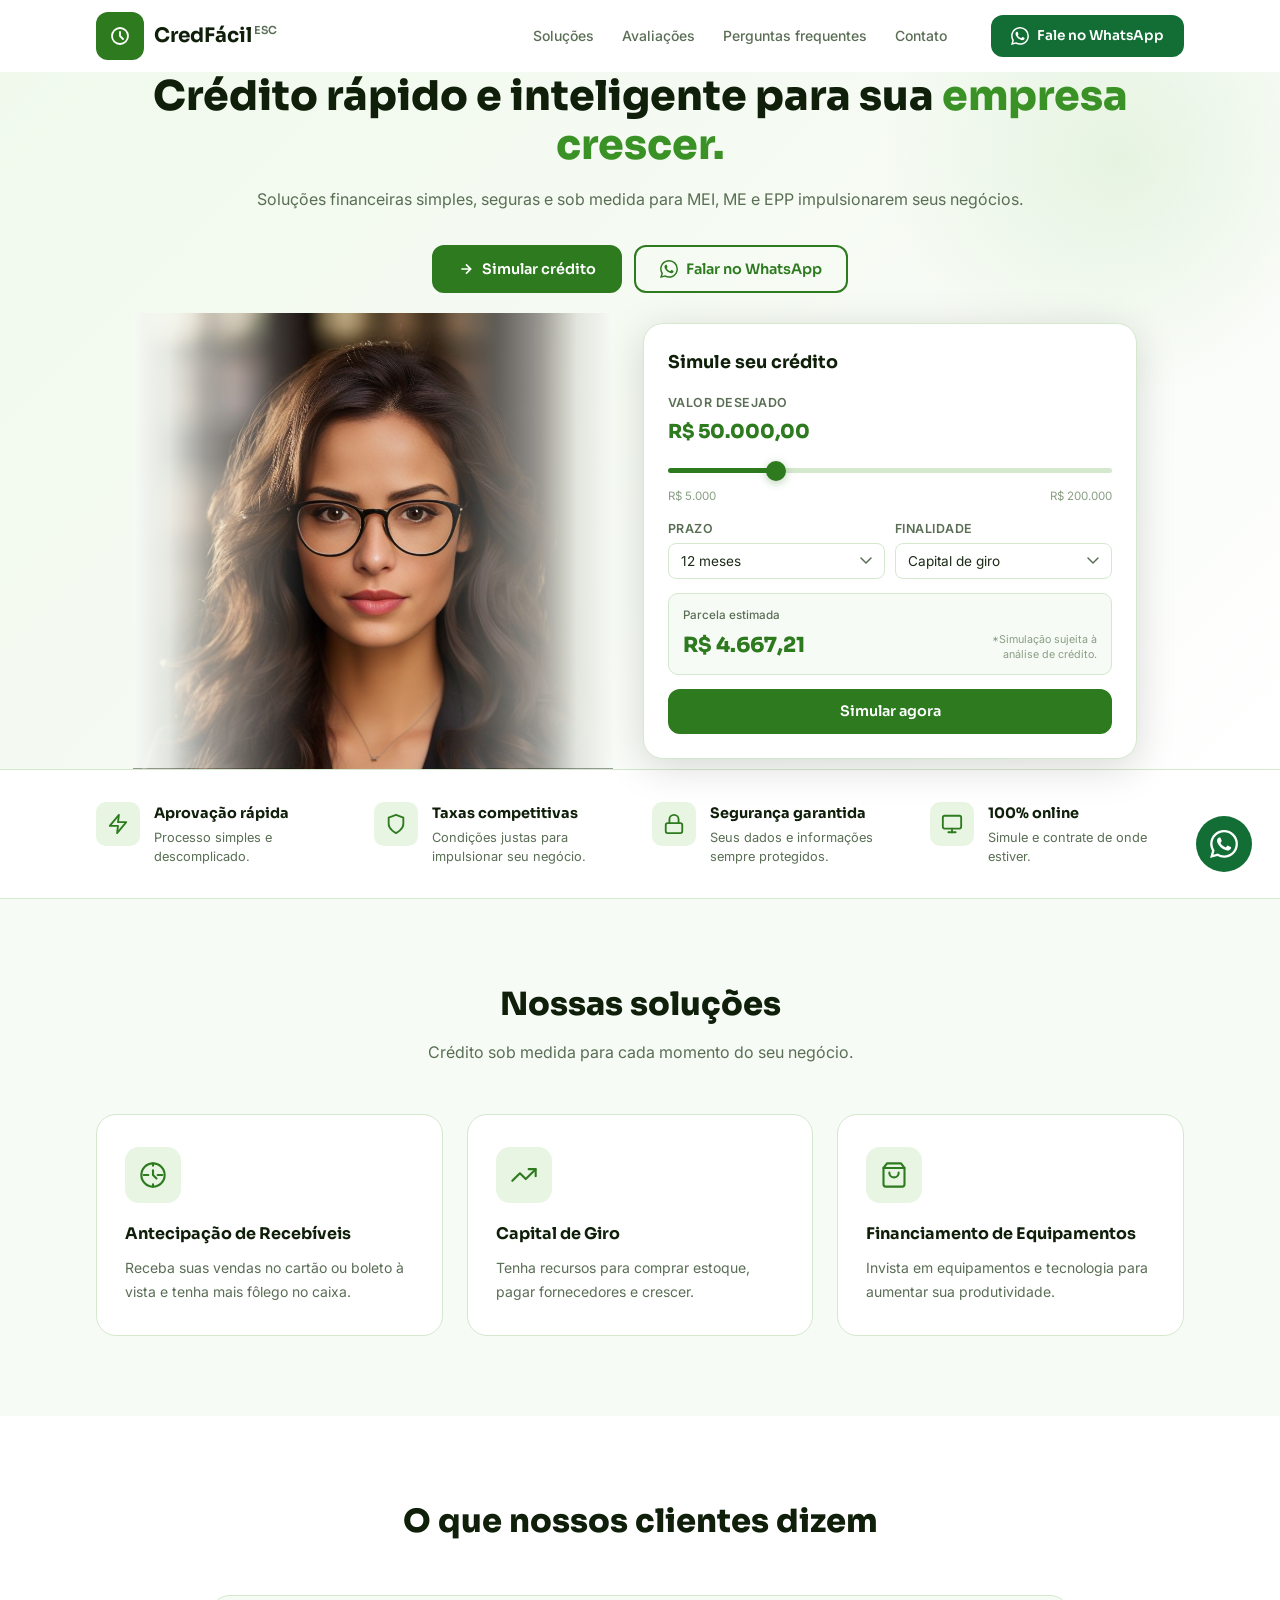
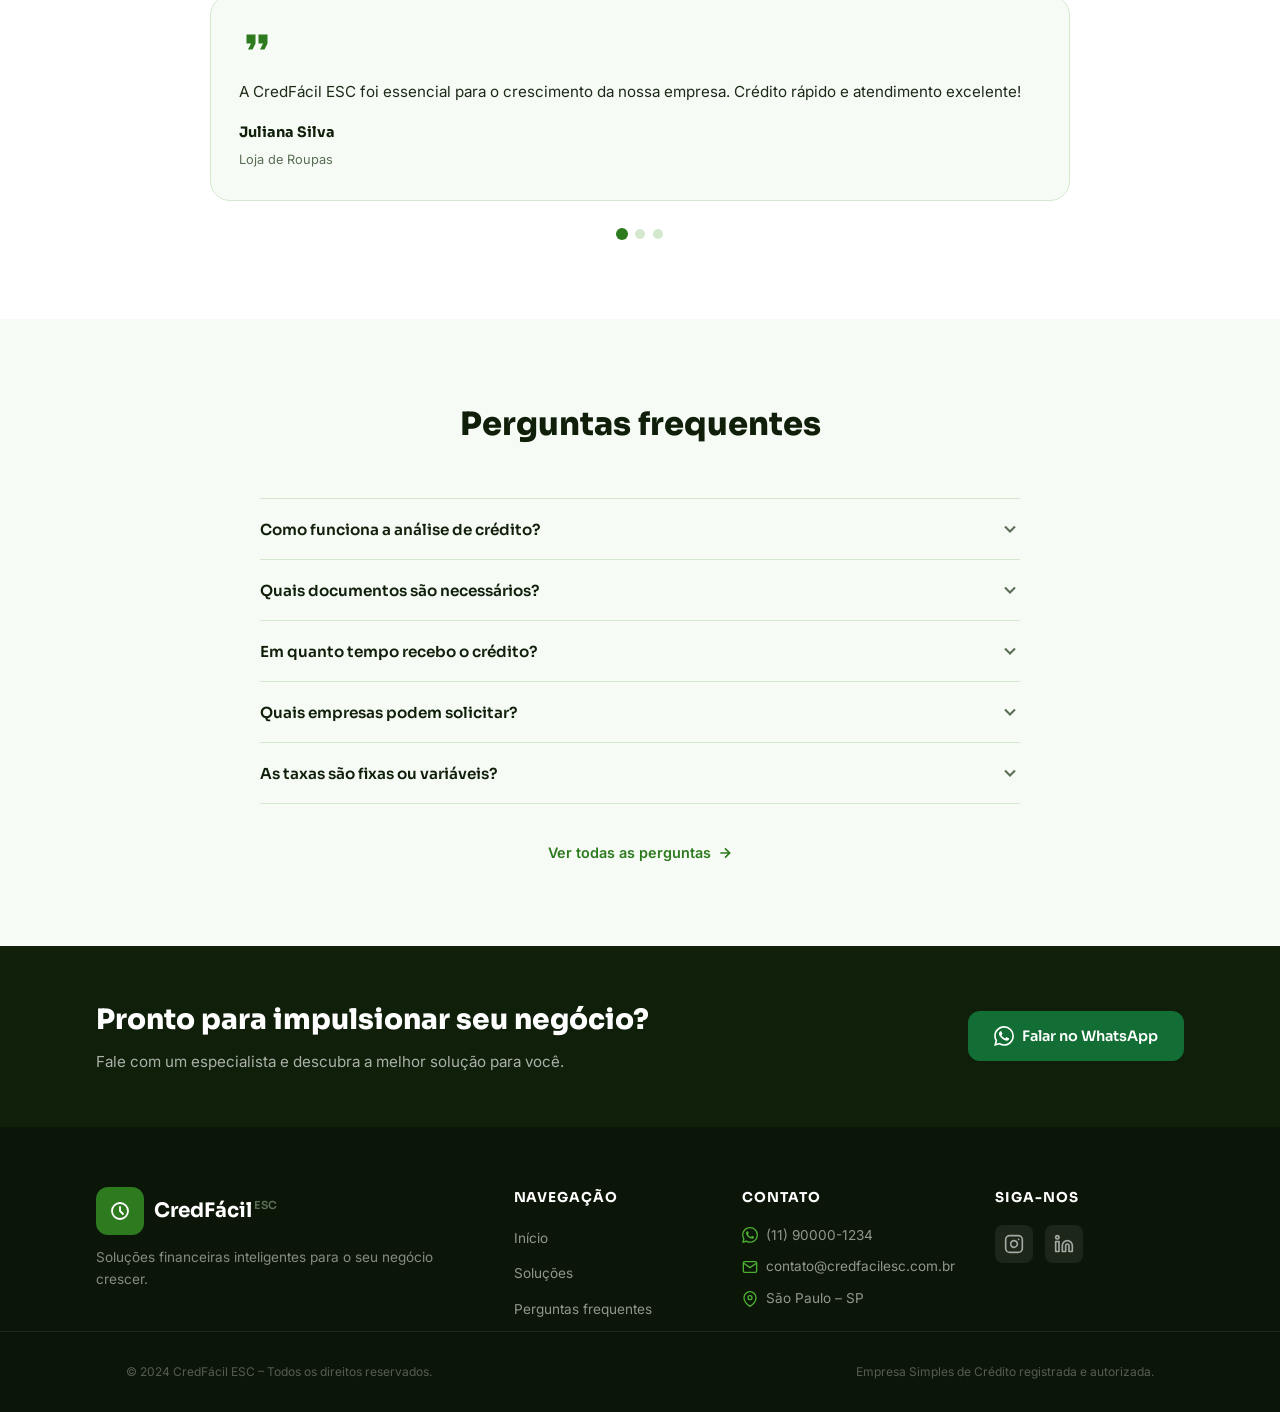
==== commit c470aa45: "Atualização do site" ====
--- a/index.html
+++ b/index.html
@@ -17,93 +17,562 @@
     <link rel="stylesheet" href="./src/styles/styles.css" />
   </head>
   <body>
-
-<header class="navbar" id="navbar">
-  <div class="container navbar__inner">
-    <a href="#" class="navbar__logo">
-      <div class="logo-icon">
-        <svg
-          width="24"
-          height="24"
-          viewBox="0 0 24 24"
-          fill="none"
-          stroke="#fff"
-          stroke-width="1.8"
-          stroke-linecap="round"
-          stroke-linejoin="round"
-        >
-          <circle cx="12" cy="12" r="8" />
-          <path d="M12 8v4l3 3" />
-        </svg>
-      </div>
-      <span class="logo-text">CredFácil<sup>ESC</sup></span>
-    </a>
-
-    <nav class="navbar__menu" id="navMenu">
-      <a href="#solucoes" class="navbar__link">Soluções</a>
-      <a href="#avaliacoes" class="navbar__link">Avaliações</a>
-      <a href="#faq" class="navbar__link">Perguntas frequentes</a>
-      <a href="#contato" class="navbar__link">Contato</a>
-    </nav>
-
-    <a
-      href="https://wa.me/5511900001234"
-      class="btn btn--whatsapp btn--sm"
-      target="_blank"
-      rel="noopener"
-    >
-      <svg width="18" height="18" viewBox="0 0 24 24" fill="currentColor">
-        <path
-          d="M17.472 14.382c-.297-.149-1.758-.867-2.03-.967-.273-.099-.471-.148-.67.15-.197.297-.767.966-.94 1.164-.173.199-.347.223-.644.075-.297-.15-1.255-.463-2.39-1.475-.883-.788-1.48-1.761-1.653-2.059-.173-.297-.018-.458.13-.606.134-.133.298-.347.446-.52.149-.174.198-.298.298-.497.099-.198.05-.371-.025-.52-.075-.149-.669-1.612-.916-2.207-.242-.579-.487-.5-.669-.51-.173-.008-.371-.01-.57-.01-.198 0-.52.074-.792.372-.272.297-1.04 1.016-1.04 2.479 0 1.462 1.065 2.875 1.213 3.074.149.198 2.096 3.2 5.077 4.487.709.306 1.262.489 1.694.625.712.227 1.36.195 1.871.118.571-.085 1.758-.719 2.006-1.413.248-.694.248-1.289.173-1.413-.074-.124-.272-.198-.57-.347m-5.421 7.403h-.004a9.87 9.87 0 01-5.031-1.378l-.361-.214-3.741.982.998-3.648-.235-.374a9.86 9.86 0 01-1.51-5.26c.001-5.45 4.436-9.884 9.888-9.884 2.64 0 5.122 1.03 6.988 2.898a9.825 9.825 0 012.893 6.994c-.003 5.45-4.437 9.884-9.885 9.884m8.413-18.297A11.815 11.815 0 0012.05 0C5.495 0 .16 5.335.157 11.892c0 2.096.547 4.142 1.588 5.945L.057 24l6.305-1.654a11.882 11.882 0 005.683 1.448h.005c6.554 0 11.89-5.335 11.893-11.893a11.821 11.821 0 00-3.48-8.413z"
-        />
-      </svg>
-      Fale no WhatsApp
-    </a>
-
-    <button class="navbar__toggle" id="navToggle" aria-label="Abrir menu">
-      <span></span><span></span><span></span>
-    </button>
-  </div>
-</header>
-
-
-<section class="hero" id="inicio">
-  <div class="container hero__inner">
-    <div class="hero__content">
-      <h1 class="hero__title">
-        Crédito rápido e<br />inteligente para sua<br />
-        <span class="hero__title--green">empresa crescer.</span>
-      </h1>
-      <p class="hero__subtitle">
-        Soluções financeiras simples, seguras e sob medida para MEI, ME e
-        EPP impulsionarem seus negócios.
-      </p>
-      <div class="hero__actions">
-        <a href="#simule" class="btn btn--primary">
-          Simular crédito
-          <svg
-            width="16"
-            height="16"
-            viewBox="0 0 24 24"
-            fill="none"
-            stroke="currentColor"
-            stroke-width="2.5"
-          >
-            <path d="M5 12h14M12 5l7 7-7 7" />
-          </svg>
+    <header class="navbar" id="navbar">
+      <div class="container navbar__inner">
+        <a href="#" class="navbar__logo">
+          <div class="logo-icon">
+            <svg
+              width="24"
+              height="24"
+              viewBox="0 0 24 24"
+              fill="none"
+              stroke="#fff"
+              stroke-width="1.8"
+              stroke-linecap="round"
+              stroke-linejoin="round"
+            >
+              <circle cx="12" cy="12" r="8" />
+              <path d="M12 8v4l3 3" />
+            </svg>
+          </div>
+          <span class="logo-text">CredFácil<sup>ESC</sup></span>
         </a>
+
+        <nav class="navbar__menu" id="navMenu">
+          <a href="#solucoes" class="navbar__link">Soluções</a>
+          <a href="#avaliacoes" class="navbar__link">Avaliações</a>
+          <a href="#faq" class="navbar__link">Perguntas frequentes</a>
+          <a href="#contato" class="navbar__link">Contato</a>
+        </nav>
+
         <a
           href="https://wa.me/5511900001234"
-          class="btn btn--outline-green"
+          class="btn btn--whatsapp btn--sm"
           target="_blank"
           rel="noopener"
         >
-          <svg
-            width="18"
-            height="18"
-            viewBox="0 0 24 24"
-            fill="currentColor"
-          >
+          <svg width="18" height="18" viewBox="0 0 24 24" fill="currentColor">
+            <path
+              d="M17.472 14.382c-.297-.149-1.758-.867-2.03-.967-.273-.099-.471-.148-.67.15-.197.297-.767.966-.94 1.164-.173.199-.347.223-.644.075-.297-.15-1.255-.463-2.39-1.475-.883-.788-1.48-1.761-1.653-2.059-.173-.297-.018-.458.13-.606.134-.133.298-.347.446-.52.149-.174.198-.298.298-.497.099-.198.05-.371-.025-.52-.075-.149-.669-1.612-.916-2.207-.242-.579-.487-.5-.669-.51-.173-.008-.371-.01-.57-.01-.198 0-.52.074-.792.372-.272.297-1.04 1.016-1.04 2.479 0 1.462 1.065 2.875 1.213 3.074.149.198 2.096 3.2 5.077 4.487.709.306 1.262.489 1.694.625.712.227 1.36.195 1.871.118.571-.085 1.758-.719 2.006-1.413.248-.694.248-1.289.173-1.413-.074-.124-.272-.198-.57-.347m-5.421 7.403h-.004a9.87 9.87 0 01-5.031-1.378l-.361-.214-3.741.982.998-3.648-.235-.374a9.86 9.86 0 01-1.51-5.26c.001-5.45 4.436-9.884 9.888-9.884 2.64 0 5.122 1.03 6.988 2.898a9.825 9.825 0 012.893 6.994c-.003 5.45-4.437 9.884-9.885 9.884m8.413-18.297A11.815 11.815 0 0012.05 0C5.495 0 .16 5.335.157 11.892c0 2.096.547 4.142 1.588 5.945L.057 24l6.305-1.654a11.882 11.882 0 005.683 1.448h.005c6.554 0 11.89-5.335 11.893-11.893a11.821 11.821 0 00-3.48-8.413z"
+            />
+          </svg>
+          Fale no WhatsApp
+        </a>
+
+        <button class="navbar__toggle" id="navToggle" aria-label="Abrir menu">
+          <span></span><span></span><span></span>
+        </button>
+      </div>
+    </header>
+
+    <!-- --------------------------------- HERO----------------------------------- -->
+    <section class="hero" id="inicio">
+      <div class="container hero__inner">
+        <div class="hero__content">
+          <h1 class="hero__title">
+            Crédito rápido e inteligente para sua
+            <span class="hero__title--green">empresa crescer.</span>
+          </h1>
+          <p class="hero__subtitle">
+            Soluções financeiras simples, seguras e sob medida para MEI, ME e
+            EPP impulsionarem seus negócios.
+          </p>
+          <div class="hero__actions">
+            <a href="#simule" class="btn btn--primary">
+              <svg
+                width="16"
+                height="16"
+                viewBox="0 0 24 24"
+                fill="none"
+                stroke="currentColor"
+                stroke-width="2.5"
+              >
+                <path d="M5 12h14M12 5l7 7-7 7" />
+              </svg>
+              Simular crédito
+            </a>
+            <a
+              href="#"
+              class="btn btn--outline-green"
+              target="_blank"
+              rel="noopener"
+            >
+              <svg
+                width="18"
+                height="18"
+                viewBox="0 0 24 24"
+                fill="currentColor"
+              >
+                <path
+                  d="M17.472 14.382c-.297-.149-1.758-.867-2.03-.967-.273-.099-.471-.148-.67.15-.197.297-.767.966-.94 1.164-.173.199-.347.223-.644.075-.297-.15-1.255-.463-2.39-1.475-.883-.788-1.48-1.761-1.653-2.059-.173-.297-.018-.458.13-.606.134-.133.298-.347.446-.52.149-.174.198-.298.298-.497.099-.198.05-.371-.025-.52-.075-.149-.669-1.612-.916-2.207-.242-.579-.487-.5-.669-.51-.173-.008-.371-.01-.57-.01-.198 0-.52.074-.792.372-.272.297-1.04 1.016-1.04 2.479 0 1.462 1.065 2.875 1.213 3.074.149.198 2.096 3.2 5.077 4.487.709.306 1.262.489 1.694.625.712.227 1.36.195 1.871.118.571-.085 1.758-.719 2.006-1.413.248-.694.248-1.289.173-1.413-.074-.124-.272-.198-.57-.347m-5.421 7.403h-.004a9.87 9.87 0 01-5.031-1.378l-.361-.214-3.741.982.998-3.648-.235-.374a9.86 9.86 0 01-1.51-5.26c.001-5.45 4.436-9.884 9.888-9.884 2.64 0 5.122 1.03 6.988 2.898a9.825 9.825 0 012.893 6.994c-.003 5.45-4.437 9.884-9.885 9.884m8.413-18.297A11.815 11.815 0 0012.05 0C5.495 0 .16 5.335.157 11.892c0 2.096.547 4.142 1.588 5.945L.057 24l6.305-1.654a11.882 11.882 0 005.683 1.448h.005c6.554 0 11.89-5.335 11.893-11.893a11.821 11.821 0 00-3.48-8.413z"
+                />
+              </svg>
+              Falar no WhatsApp
+            </a>
+          </div>
+        </div>
+
+        <div class="hero__image-wrap">
+          <div class="hero__img-bg">
+            <img src="./src/img/imagem.png" alt="Empresário usando crédito" />
+          </div>
+        </div>
+
+        <!-- SIMULADOR CARD -->
+        <div class="sim-card" id="simule">
+          <h3 class="sim-card__title">Simule seu crédito</h3>
+
+          <div class="sim-field">
+            <label class="sim-label">Valor desejado</label>
+            <div class="sim-value" id="simValue">R$ 50.000,00</div>
+            <input
+              type="range"
+              class="sim-range"
+              id="simRange"
+              min="5000"
+              max="200000"
+              step="1000"
+              value="50000"
+            />
+            <div class="sim-range-labels">
+              <span>R$ 5.000</span>
+              <span>R$ 200.000</span>
+            </div>
+          </div>
+
+          <div class="sim-row">
+            <div class="sim-field sim-field--half">
+              <label class="sim-label">Prazo</label>
+              <select class="sim-select" id="simPrazo">
+                <option value="6">6 meses</option>
+                <option value="12" selected>12 meses</option>
+                <option value="18">18 meses</option>
+                <option value="24">24 meses</option>
+                <option value="36">36 meses</option>
+              </select>
+            </div>
+            <div class="sim-field sim-field--half">
+              <label class="sim-label">Finalidade</label>
+              <select class="sim-select" id="simFinalidade">
+                <option value="giro" selected>Capital de giro</option>
+                <option value="equipamentos">Equipamentos</option>
+                <option value="recebiveis">Antecipação</option>
+              </select>
+            </div>
+          </div>
+
+          <div class="sim-result">
+            <div>
+              <div class="sim-result__label">Parcela estimada</div>
+              <div class="sim-result__value" id="simParcela">R$ 4.527,18</div>
+            </div>
+            <div class="sim-result__note">
+              *Simulação sujeita à análise de crédito.
+            </div>
+          </div>
+
+          <button class="btn btn--primary btn--full">Simular agora</button>
+        </div>
+      </div>
+    </section>
+
+    <!-- FEATURES BAR -->
+    <section class="features-bar">
+      <div class="container features-bar__grid">
+        <div class="feature-item">
+          <div class="feature-icon">
+            <svg
+              width="22"
+              height="22"
+              viewBox="0 0 24 24"
+              fill="none"
+              stroke="currentColor"
+              stroke-width="2"
+              stroke-linecap="round"
+              stroke-linejoin="round"
+            >
+              <polygon points="13 2 3 14 12 14 11 22 21 10 12 10 13 2" />
+            </svg>
+          </div>
+          <div>
+            <strong>Aprovação rápida</strong>
+            <p>Processo simples e descomplicado.</p>
+          </div>
+        </div>
+        <div class="feature-item">
+          <div class="feature-icon">
+            <svg
+              width="22"
+              height="22"
+              viewBox="0 0 24 24"
+              fill="none"
+              stroke="currentColor"
+              stroke-width="2"
+              stroke-linecap="round"
+              stroke-linejoin="round"
+            >
+              <path d="M12 22s8-4 8-10V5l-8-3-8 3v7c0 6 8 10 8 10z" />
+            </svg>
+          </div>
+          <div>
+            <strong>Taxas competitivas</strong>
+            <p>Condições justas para impulsionar seu negócio.</p>
+          </div>
+        </div>
+        <div class="feature-item">
+          <div class="feature-icon">
+            <svg
+              width="22"
+              height="22"
+              viewBox="0 0 24 24"
+              fill="none"
+              stroke="currentColor"
+              stroke-width="2"
+              stroke-linecap="round"
+              stroke-linejoin="round"
+            >
+              <rect x="3" y="11" width="18" height="11" rx="2" ry="2" />
+              <path d="M7 11V7a5 5 0 0 1 10 0v4" />
+            </svg>
+          </div>
+          <div>
+            <strong>Segurança garantida</strong>
+            <p>Seus dados e informações sempre protegidos.</p>
+          </div>
+        </div>
+        <div class="feature-item">
+          <div class="feature-icon">
+            <svg
+              width="22"
+              height="22"
+              viewBox="0 0 24 24"
+              fill="none"
+              stroke="currentColor"
+              stroke-width="2"
+              stroke-linecap="round"
+              stroke-linejoin="round"
+            >
+              <rect x="2" y="3" width="20" height="14" rx="2" />
+              <line x1="8" y1="21" x2="16" y2="21" />
+              <line x1="12" y1="17" x2="12" y2="21" />
+            </svg>
+          </div>
+          <div>
+            <strong>100% online</strong>
+            <p>Simule e contrate de onde estiver.</p>
+          </div>
+        </div>
+      </div>
+    </section>
+
+    <section class="solucoes" id="solucoes">
+      <div class="container">
+        <div class="section-header">
+          <h2 class="section-title">Nossas soluções</h2>
+          <p class="section-subtitle">
+            Crédito sob medida para cada momento do seu negócio.
+          </p>
+        </div>
+        <div class="solucoes__grid">
+          <div class="solucao-card">
+            <div class="solucao-icon">
+              <svg
+                width="28"
+                height="28"
+                viewBox="0 0 24 24"
+                fill="none"
+                stroke="currentColor"
+                stroke-width="1.8"
+                stroke-linecap="round"
+                stroke-linejoin="round"
+              >
+                <circle cx="12" cy="12" r="10" />
+                <path d="M12 8v4l3 3" />
+                <path d="M8 12H4M20 12h-4M12 4V2M12 22v-2" />
+              </svg>
+            </div>
+            <h3 class="solucao-card__title">Antecipação de Recebíveis</h3>
+            <p class="solucao-card__desc">
+              Receba suas vendas no cartão ou boleto à vista e tenha mais fôlego
+              no caixa.
+            </p>
+          </div>
+          <div class="solucao-card">
+            <div class="solucao-icon">
+              <svg
+                width="28"
+                height="28"
+                viewBox="0 0 24 24"
+                fill="none"
+                stroke="currentColor"
+                stroke-width="1.8"
+                stroke-linecap="round"
+                stroke-linejoin="round"
+              >
+                <polyline points="22 7 13.5 15.5 8.5 10.5 2 17" />
+                <polyline points="16 7 22 7 22 13" />
+              </svg>
+            </div>
+            <h3 class="solucao-card__title">Capital de Giro</h3>
+            <p class="solucao-card__desc">
+              Tenha recursos para comprar estoque, pagar fornecedores e crescer.
+            </p>
+          </div>
+          <div class="solucao-card">
+            <div class="solucao-icon">
+              <svg
+                width="28"
+                height="28"
+                viewBox="0 0 24 24"
+                fill="none"
+                stroke="currentColor"
+                stroke-width="1.8"
+                stroke-linecap="round"
+                stroke-linejoin="round"
+              >
+                <path d="M6 2 3 6v14a2 2 0 002 2h14a2 2 0 002-2V6l-3-4z" />
+                <line x1="3" y1="6" x2="21" y2="6" />
+                <path d="M16 10a4 4 0 01-8 0" />
+              </svg>
+            </div>
+            <h3 class="solucao-card__title">Financiamento de Equipamentos</h3>
+            <p class="solucao-card__desc">
+              Invista em equipamentos e tecnologia para aumentar sua
+              produtividade.
+            </p>
+          </div>
+        </div>
+      </div>
+    </section>
+  <!-- --------------------------------- DEPOIMENTOS----------------------------------- -->
+    <section class="depoimentos" id="avaliacoes">
+      <div class="container">
+        <div class="section-header">
+          <h2 class="section-title">O que nossos clientes dizem</h2>
+        </div>
+        <div class="depoimentos__slider" id="slider">
+          <div class="depoimento-card active">
+            <div class="depoimento-quote">
+              <svg
+                width="36"
+                height="36"
+                viewBox="0 0 24 24"
+                fill="currentColor"
+              >
+                <path d="M6 17h3l2-4V7H5v6h3zm8 0h3l2-4V7h-6v6h3z" />
+              </svg>
+            </div>
+            <p class="depoimento-text">
+              A CredFácil ESC foi essencial para o crescimento da nossa empresa.
+              Crédito rápido e atendimento excelente!
+            </p>
+            <div class="depoimento-author">
+              <strong>Juliana Silva</strong>
+              <span>Loja de Roupas</span>
+            </div>
+          </div>
+          <div class="depoimento-card">
+            <div class="depoimento-quote">
+              <svg
+                width="36"
+                height="36"
+                viewBox="0 0 24 24"
+                fill="currentColor"
+              >
+                <path d="M6 17h3l2-4V7H5v6h3zm8 0h3l2-4V7h-6v6h3z" />
+              </svg>
+            </div>
+            <p class="depoimento-text">
+              Consegui capital de giro de forma simples e rápida. Recomendo para
+              qualquer empresário!
+            </p>
+            <div class="depoimento-author">
+              <strong>Carlos Mendes</strong>
+              <span>Distribuidora</span>
+            </div>
+          </div>
+          <div class="depoimento-card">
+            <div class="depoimento-quote">
+              <svg
+                width="36"
+                height="36"
+                viewBox="0 0 24 24"
+                fill="currentColor"
+              >
+                <path d="M6 17h3l2-4V7H5v6h3zm8 0h3l2-4V7h-6v6h3z" />
+              </svg>
+            </div>
+            <p class="depoimento-text">
+              Processo totalmente online, sem burocracia. Em poucos dias o
+              dinheiro já estava na conta da minha empresa.
+            </p>
+            <div class="depoimento-author">
+              <strong>Marcos Oliveira</strong>
+              <span>Restaurante</span>
+            </div>
+          </div>
+        </div>
+        <div class="slider-dots" id="sliderDots">
+          <button class="dot active" data-index="0"></button>
+          <button class="dot" data-index="1"></button>
+          <button class="dot" data-index="2"></button>
+        </div>
+      </div>
+    </section>
+  <!-- --------------------------------- FAQ----------------------------------- -->
+    <section class="faq" id="faq">
+      <div class="container">
+        <div class="section-header">
+          <h2 class="section-title">Perguntas frequentes</h2>
+        </div>
+        <div class="faq__list">
+          <div class="faq-item">
+            <button class="faq-question" aria-expanded="false">
+              Como funciona a análise de crédito?
+              <svg
+                class="faq-chevron"
+                width="20"
+                height="20"
+                viewBox="0 0 24 24"
+                fill="none"
+                stroke="currentColor"
+                stroke-width="2.5"
+              >
+                <polyline points="6 9 12 15 18 9" />
+              </svg>
+            </button>
+            <div class="faq-answer">
+              <p>
+                Nossa análise é feita de forma simples e rápida. Você preenche o
+                formulário online com os dados da sua empresa, nossa equipe
+                realiza a análise em até 24 horas e você recebe a resposta por
+                e-mail ou WhatsApp.
+              </p>
+            </div>
+          </div>
+          <div class="faq-item">
+            <button class="faq-question" aria-expanded="false">
+              Quais documentos são necessários?
+              <svg
+                class="faq-chevron"
+                width="20"
+                height="20"
+                viewBox="0 0 24 24"
+                fill="none"
+                stroke="currentColor"
+                stroke-width="2.5"
+              >
+                <polyline points="6 9 12 15 18 9" />
+              </svg>
+            </button>
+            <div class="faq-answer">
+              <p>
+                Geralmente solicitamos: CNPJ ativo, documentos dos sócios (RG e
+                CPF), comprovante de endereço da empresa, extratos bancários dos
+                últimos 3 meses e faturamento dos últimos 12 meses.
+              </p>
+            </div>
+          </div>
+          <div class="faq-item">
+            <button class="faq-question" aria-expanded="false">
+              Em quanto tempo recebo o crédito?
+              <svg
+                class="faq-chevron"
+                width="20"
+                height="20"
+                viewBox="0 0 24 24"
+                fill="none"
+                stroke="currentColor"
+                stroke-width="2.5"
+              >
+                <polyline points="6 9 12 15 18 9" />
+              </svg>
+            </button>
+            <div class="faq-answer">
+              <p>
+                Após a aprovação e assinatura do contrato, o valor é liberado em
+                até 1 dia útil diretamente na conta bancária da sua empresa.
+              </p>
+            </div>
+          </div>
+          <div class="faq-item">
+            <button class="faq-question" aria-expanded="false">
+              Quais empresas podem solicitar?
+              <svg
+                class="faq-chevron"
+                width="20"
+                height="20"
+                viewBox="0 0 24 24"
+                fill="none"
+                stroke="currentColor"
+                stroke-width="2.5"
+              >
+                <polyline points="6 9 12 15 18 9" />
+              </svg>
+            </button>
+            <div class="faq-answer">
+              <p>
+                Atendemos MEI, Microempresas (ME) e Empresas de Pequeno Porte
+                (EPP) com CNPJ ativo há pelo menos 6 meses e faturamento
+                comprovável.
+              </p>
+            </div>
+          </div>
+          <div class="faq-item">
+            <button class="faq-question" aria-expanded="false">
+              As taxas são fixas ou variáveis?
+              <svg
+                class="faq-chevron"
+                width="20"
+                height="20"
+                viewBox="0 0 24 24"
+                fill="none"
+                stroke="currentColor"
+                stroke-width="2.5"
+              >
+                <polyline points="6 9 12 15 18 9" />
+              </svg>
+            </button>
+            <div class="faq-answer">
+              <p>
+                Trabalhamos com taxas fixas, definidas no momento da
+                contratação. Você sabe exatamente o valor de cada parcela antes
+                de assinar o contrato, sem surpresas.
+              </p>
+            </div>
+          </div>
+        </div>
+        <div class="faq__cta">
+          <a href="#contato" class="faq__link"
+            >Ver todas as perguntas
+            <svg
+              width="16"
+              height="16"
+              viewBox="0 0 24 24"
+              fill="none"
+              stroke="currentColor"
+              stroke-width="2.5"
+            >
+              <path d="M5 12h14M12 5l7 7-7 7" />
+            </svg>
+          </a>
+        </div>
+      </div>
+    </section>
+
+    <!-- --------------------------------- CTA BANNER----------------------------------- -->
+    <section class="cta-banner">
+      <div class="container cta-banner__inner">
+        <div>
+          <h2 class="cta-banner__title">
+            Pronto para impulsionar seu negócio?
+          </h2>
+          <p class="cta-banner__sub">
+            Fale com um especialista e descubra a melhor solução para você.
+          </p>
+        </div>
+        <a href="#" class="btn btn--whatsapp" target="_blank" rel="noopener">
+          <svg width="20" height="20" viewBox="0 0 24 24" fill="currentColor">
             <path
               d="M17.472 14.382c-.297-.149-1.758-.867-2.03-.967-.273-.099-.471-.148-.67.15-.197.297-.767.966-.94 1.164-.173.199-.347.223-.644.075-.297-.15-1.255-.463-2.39-1.475-.883-.788-1.48-1.761-1.653-2.059-.173-.297-.018-.458.13-.606.134-.133.298-.347.446-.52.149-.174.198-.298.298-.497.099-.198.05-.371-.025-.52-.075-.149-.669-1.612-.916-2.207-.242-.579-.487-.5-.669-.51-.173-.008-.371-.01-.57-.01-.198 0-.52.074-.792.372-.272.297-1.04 1.016-1.04 2.479 0 1.462 1.065 2.875 1.213 3.074.149.198 2.096 3.2 5.077 4.487.709.306 1.262.489 1.694.625.712.227 1.36.195 1.871.118.571-.085 1.758-.719 2.006-1.413.248-.694.248-1.289.173-1.413-.074-.124-.272-.198-.57-.347m-5.421 7.403h-.004a9.87 9.87 0 01-5.031-1.378l-.361-.214-3.741.982.998-3.648-.235-.374a9.86 9.86 0 01-1.51-5.26c.001-5.45 4.436-9.884 9.888-9.884 2.64 0 5.122 1.03 6.988 2.898a9.825 9.825 0 012.893 6.994c-.003 5.45-4.437 9.884-9.885 9.884m8.413-18.297A11.815 11.815 0 0012.05 0C5.495 0 .16 5.335.157 11.892c0 2.096.547 4.142 1.588 5.945L.057 24l6.305-1.654a11.882 11.882 0 005.683 1.448h.005c6.554 0 11.89-5.335 11.893-11.893a11.821 11.821 0 00-3.48-8.413z"
             />
@@ -111,638 +580,160 @@
           Falar no WhatsApp
         </a>
       </div>
-    </div>
-
-    <div class="hero__image-wrap">
-      <div class="hero__img-bg"><img src="./src/img/imagem.png" alt="Empresário usando crédito" /></div>
-    </div>
-
-    <!-- SIMULADOR CARD -->
-    <div class="sim-card" id="simule">
-      <h3 class="sim-card__title">Simule seu crédito</h3>
-
-      <div class="sim-field">
-        <label class="sim-label">Valor desejado</label>
-        <div class="sim-value" id="simValue">R$ 50.000,00</div>
-        <input
-          type="range"
-          class="sim-range"
-          id="simRange"
-          min="5000"
-          max="200000"
-          step="1000"
-          value="50000"
-        />
-        <div class="sim-range-labels">
-          <span>R$ 5.000</span>
-          <span>R$ 200.000</span>
-        </div>
-      </div>
-
-      <div class="sim-row">
-        <div class="sim-field sim-field--half">
-          <label class="sim-label">Prazo</label>
-          <select class="sim-select" id="simPrazo">
-            <option value="6">6 meses</option>
-            <option value="12" selected>12 meses</option>
-            <option value="18">18 meses</option>
-            <option value="24">24 meses</option>
-            <option value="36">36 meses</option>
-          </select>
-        </div>
-        <div class="sim-field sim-field--half">
-          <label class="sim-label">Finalidade</label>
-          <select class="sim-select" id="simFinalidade">
-            <option value="giro" selected>Capital de giro</option>
-            <option value="equipamentos">Equipamentos</option>
-            <option value="recebiveis">Antecipação</option>
-          </select>
-        </div>
-      </div>
-
-      <div class="sim-result">
-        <div>
-          <div class="sim-result__label">Parcela estimada</div>
-          <div class="sim-result__value" id="simParcela">R$ 4.527,18</div>
-        </div>
-        <div class="sim-result__note">
-          *Simulação sujeita à análise de crédito.
-        </div>
-      </div>
-
-      <button class="btn btn--primary btn--full">Simular agora</button>
-    </div>
-  </div>
-</section>
-
-<!-- FEATURES BAR -->
-<section class="features-bar">
-  <div class="container features-bar__grid">
-    <div class="feature-item">
-      <div class="feature-icon">
-        <svg
-          width="22"
-          height="22"
-          viewBox="0 0 24 24"
-          fill="none"
-          stroke="currentColor"
-          stroke-width="2"
-          stroke-linecap="round"
-          stroke-linejoin="round"
-        >
-          <polygon points="13 2 3 14 12 14 11 22 21 10 12 10 13 2" />
-        </svg>
-      </div>
-      <div>
-        <strong>Aprovação rápida</strong>
-        <p>Processo simples e descomplicado.</p>
-      </div>
-    </div>
-    <div class="feature-item">
-      <div class="feature-icon">
-        <svg
-          width="22"
-          height="22"
-          viewBox="0 0 24 24"
-          fill="none"
-          stroke="currentColor"
-          stroke-width="2"
-          stroke-linecap="round"
-          stroke-linejoin="round"
-        >
-          <path d="M12 22s8-4 8-10V5l-8-3-8 3v7c0 6 8 10 8 10z" />
-        </svg>
-      </div>
-      <div>
-        <strong>Taxas competitivas</strong>
-        <p>Condições justas para impulsionar seu negócio.</p>
-      </div>
-    </div>
-    <div class="feature-item">
-      <div class="feature-icon">
-        <svg
-          width="22"
-          height="22"
-          viewBox="0 0 24 24"
-          fill="none"
-          stroke="currentColor"
-          stroke-width="2"
-          stroke-linecap="round"
-          stroke-linejoin="round"
-        >
-          <rect x="3" y="11" width="18" height="11" rx="2" ry="2" />
-          <path d="M7 11V7a5 5 0 0 1 10 0v4" />
-        </svg>
-      </div>
-      <div>
-        <strong>Segurança garantida</strong>
-        <p>Seus dados e informações sempre protegidos.</p>
-      </div>
-    </div>
-    <div class="feature-item">
-      <div class="feature-icon">
-        <svg
-          width="22"
-          height="22"
-          viewBox="0 0 24 24"
-          fill="none"
-          stroke="currentColor"
-          stroke-width="2"
-          stroke-linecap="round"
-          stroke-linejoin="round"
-        >
-          <rect x="2" y="3" width="20" height="14" rx="2" />
-          <line x1="8" y1="21" x2="16" y2="21" />
-          <line x1="12" y1="17" x2="12" y2="21" />
-        </svg>
-      </div>
-      <div>
-        <strong>100% online</strong>
-        <p>Simule e contrate de onde estiver.</p>
-      </div>
-    </div>
-  </div>
-</section>
-
-
-<section class="solucoes" id="solucoes">
-  <div class="container">
-    <div class="section-header">
-      <h2 class="section-title">Nossas soluções</h2>
-      <p class="section-subtitle">
-        Crédito sob medida para cada momento do seu negócio.
-      </p>
-    </div>
-    <div class="solucoes__grid">
-      <div class="solucao-card">
-        <div class="solucao-icon">
-          <svg
-            width="28"
-            height="28"
-            viewBox="0 0 24 24"
-            fill="none"
-            stroke="currentColor"
-            stroke-width="1.8"
-            stroke-linecap="round"
-            stroke-linejoin="round"
-          >
-            <circle cx="12" cy="12" r="10" />
-            <path d="M12 8v4l3 3" />
-            <path d="M8 12H4M20 12h-4M12 4V2M12 22v-2" />
-          </svg>
-        </div>
-        <h3 class="solucao-card__title">Antecipação de Recebíveis</h3>
-        <p class="solucao-card__desc">
-          Receba suas vendas no cartão ou boleto à vista e tenha mais fôlego
-          no caixa.
-        </p>
-      </div>
-      <div class="solucao-card solucao-card--featured">
-        <div class="solucao-icon">
-          <svg
-            width="28"
-            height="28"
-            viewBox="0 0 24 24"
-            fill="none"
-            stroke="currentColor"
-            stroke-width="1.8"
-            stroke-linecap="round"
-            stroke-linejoin="round"
-          >
-            <polyline points="22 7 13.5 15.5 8.5 10.5 2 17" />
-            <polyline points="16 7 22 7 22 13" />
-          </svg>
-        </div>
-        <h3 class="solucao-card__title">Capital de Giro</h3>
-        <p class="solucao-card__desc">
-          Tenha recursos para comprar estoque, pagar fornecedores e crescer.
-        </p>
-      </div>
-      <div class="solucao-card">
-        <div class="solucao-icon">
-          <svg
-            width="28"
-            height="28"
-            viewBox="0 0 24 24"
-            fill="none"
-            stroke="currentColor"
-            stroke-width="1.8"
-            stroke-linecap="round"
-            stroke-linejoin="round"
-          >
-            <path d="M6 2 3 6v14a2 2 0 002 2h14a2 2 0 002-2V6l-3-4z" />
-            <line x1="3" y1="6" x2="21" y2="6" />
-            <path d="M16 10a4 4 0 01-8 0" />
-          </svg>
-        </div>
-        <h3 class="solucao-card__title">Financiamento de Equipamentos</h3>
-        <p class="solucao-card__desc">
-          Invista em equipamentos e tecnologia para aumentar sua
-          produtividade.
-        </p>
-      </div>
-    </div>
-  </div>
-</section>
-
-
-<section class="depoimentos" id="avaliacoes">
-  <div class="container">
-    <div class="section-header">
-      <h2 class="section-title">O que nossos clientes dizem</h2>
-    </div>
-    <div class="depoimentos__slider" id="slider">
-      <div class="depoimento-card active">
-        <div class="depoimento-quote">
-          <svg
-            width="36"
-            height="36"
-            viewBox="0 0 24 24"
-            fill="currentColor"
-          >
-            <path d="M6 17h3l2-4V7H5v6h3zm8 0h3l2-4V7h-6v6h3z" />
-          </svg>
-        </div>
-        <p class="depoimento-text">
-          A CredFácil ESC foi essencial para o crescimento da nossa empresa.
-          Crédito rápido e atendimento excelente!
-        </p>
-        <div class="depoimento-author">
-          <strong>Juliana Silva</strong>
-          <span>Loja de Roupas</span>
-        </div>
-      </div>
-      <div class="depoimento-card">
-        <div class="depoimento-quote">
-          <svg
-            width="36"
-            height="36"
-            viewBox="0 0 24 24"
-            fill="currentColor"
-          >
-            <path d="M6 17h3l2-4V7H5v6h3zm8 0h3l2-4V7h-6v6h3z" />
-          </svg>
-        </div>
-        <p class="depoimento-text">
-          Consegui capital de giro de forma simples e rápida. Recomendo para
-          qualquer empresário!
-        </p>
-        <div class="depoimento-author">
-          <strong>Carlos Mendes</strong>
-          <span>Distribuidora</span>
-        </div>
-      </div>
-      <div class="depoimento-card">
-        <div class="depoimento-quote">
-          <svg
-            width="36"
-            height="36"
-            viewBox="0 0 24 24"
-            fill="currentColor"
-          >
-            <path d="M6 17h3l2-4V7H5v6h3zm8 0h3l2-4V7h-6v6h3z" />
-          </svg>
-        </div>
-        <p class="depoimento-text">
-          Processo totalmente online, sem burocracia. Em poucos dias o
-          dinheiro já estava na conta da minha empresa.
-        </p>
-        <div class="depoimento-author">
-          <strong>Marcos Oliveira</strong>
-          <span>Restaurante</span>
-        </div>
-      </div>
-    </div>
-    <div class="slider-dots" id="sliderDots">
-      <button class="dot active" data-index="0"></button>
-      <button class="dot" data-index="1"></button>
-      <button class="dot" data-index="2"></button>
-    </div>
-  </div>
-</section>
-
-
-<section class="faq" id="faq">
-  <div class="container">
-    <div class="section-header">
-      <h2 class="section-title">Perguntas frequentes</h2>
-    </div>
-    <div class="faq__list">
-      <div class="faq-item">
-        <button class="faq-question" aria-expanded="false">
-          Como funciona a análise de crédito?
-          <svg
-            class="faq-chevron"
-            width="20"
-            height="20"
-            viewBox="0 0 24 24"
-            fill="none"
-            stroke="currentColor"
-            stroke-width="2.5"
-          >
-            <polyline points="6 9 12 15 18 9" />
-          </svg>
-        </button>
-        <div class="faq-answer">
-          <p>
-            Nossa análise é feita de forma simples e rápida. Você preenche o
-            formulário online com os dados da sua empresa, nossa equipe
-            realiza a análise em até 24 horas e você recebe a resposta por
-            e-mail ou WhatsApp.
-          </p>
-        </div>
-      </div>
-      <div class="faq-item">
-        <button class="faq-question" aria-expanded="false">
-          Quais documentos são necessários?
-          <svg
-            class="faq-chevron"
-            width="20"
-            height="20"
-            viewBox="0 0 24 24"
-            fill="none"
-            stroke="currentColor"
-            stroke-width="2.5"
-          >
-            <polyline points="6 9 12 15 18 9" />
-          </svg>
-        </button>
-        <div class="faq-answer">
-          <p>
-            Geralmente solicitamos: CNPJ ativo, documentos dos sócios (RG e
-            CPF), comprovante de endereço da empresa, extratos bancários dos
-            últimos 3 meses e faturamento dos últimos 12 meses.
-          </p>
-        </div>
-      </div>
-      <div class="faq-item">
-        <button class="faq-question" aria-expanded="false">
-          Em quanto tempo recebo o crédito?
-          <svg
-            class="faq-chevron"
-            width="20"
-            height="20"
-            viewBox="0 0 24 24"
-            fill="none"
-            stroke="currentColor"
-            stroke-width="2.5"
-          >
-            <polyline points="6 9 12 15 18 9" />
-          </svg>
-        </button>
-        <div class="faq-answer">
-          <p>
-            Após a aprovação e assinatura do contrato, o valor é liberado em
-            até 1 dia útil diretamente na conta bancária da sua empresa.
-          </p>
-        </div>
-      </div>
-      <div class="faq-item">
-        <button class="faq-question" aria-expanded="false">
-          Quais empresas podem solicitar?
-          <svg
-            class="faq-chevron"
-            width="20"
-            height="20"
-            viewBox="0 0 24 24"
-            fill="none"
-            stroke="currentColor"
-            stroke-width="2.5"
-          >
-            <polyline points="6 9 12 15 18 9" />
-          </svg>
-        </button>
-        <div class="faq-answer">
-          <p>
-            Atendemos MEI, Microempresas (ME) e Empresas de Pequeno Porte
-            (EPP) com CNPJ ativo há pelo menos 6 meses e faturamento
-            comprovável.
-          </p>
-        </div>
-      </div>
-      <div class="faq-item">
-        <button class="faq-question" aria-expanded="false">
-          As taxas são fixas ou variáveis?
-          <svg
-            class="faq-chevron"
-            width="20"
-            height="20"
-            viewBox="0 0 24 24"
-            fill="none"
-            stroke="currentColor"
-            stroke-width="2.5"
-          >
-            <polyline points="6 9 12 15 18 9" />
-          </svg>
-        </button>
-        <div class="faq-answer">
-          <p>
-            Trabalhamos com taxas fixas, definidas no momento da
-            contratação. Você sabe exatamente o valor de cada parcela antes
-            de assinar o contrato, sem surpresas.
-          </p>
-        </div>
-      </div>
-    </div>
-    <div class="faq__cta">
-      <a href="#contato" class="faq__link"
-        >Ver todas as perguntas
-        <svg
-          width="16"
-          height="16"
-          viewBox="0 0 24 24"
-          fill="none"
-          stroke="currentColor"
-          stroke-width="2.5"
-        >
-          <path d="M5 12h14M12 5l7 7-7 7" />
-        </svg>
-      </a>
-    </div>
-  </div>
-</section>
-
-<!-- CTA BANNER -->
-<section class="cta-banner">
-  <div class="container cta-banner__inner">
-    <div>
-      <h2 class="cta-banner__title">
-        Pronto para impulsionar seu negócio?
-      </h2>
-      <p class="cta-banner__sub">
-        Fale com um especialista e descubra a melhor solução para você.
-      </p>
-    </div>
+    </section>
+    <!-- --------------------------------- FOOTER---------------------------------- -->
+    <footer class="footer" id="contato">
+      <div class="container footer__inner">
+        <div class="footer__brand">
+          <a href="#" class="navbar__logo">
+            <div class="logo-icon">
+              <svg
+                width="24"
+                height="24"
+                viewBox="0 0 24 24"
+                fill="none"
+                stroke="#fff"
+                stroke-width="1.8"
+                stroke-linecap="round"
+                stroke-linejoin="round"
+              >
+                <circle cx="12" cy="12" r="8" />
+                <path d="M12 8v4l3 3" />
+              </svg>
+            </div>
+            <span class="logo-text">CredFácil<sup>ESC</sup></span>
+          </a>
+          <p>Soluções financeiras inteligentes para o seu negócio crescer.</p>
+        </div>
+
+        <div class="footer__nav">
+          <h4>Navegação</h4>
+          <ul>
+            <li><a href="#inicio">Início</a></li>
+            <li><a href="#solucoes">Soluções</a></li>
+            <li><a href="#faq">Perguntas frequentes</a></li>
+            
+          </ul>
+        </div>
+
+        <div class="footer__contato">
+          <h4>Contato</h4>
+          <ul>
+            <li>
+              <svg
+                width="16"
+                height="16"
+                viewBox="0 0 24 24"
+                fill="currentColor"
+              >
+                <path
+                  d="M17.472 14.382c-.297-.149-1.758-.867-2.03-.967-.273-.099-.471-.148-.67.15-.197.297-.767.966-.94 1.164-.173.199-.347.223-.644.075-.297-.15-1.255-.463-2.39-1.475-.883-.788-1.48-1.761-1.653-2.059-.173-.297-.018-.458.13-.606.134-.133.298-.347.446-.52.149-.174.198-.298.298-.497.099-.198.05-.371-.025-.52-.075-.149-.669-1.612-.916-2.207-.242-.579-.487-.5-.669-.51-.173-.008-.371-.01-.57-.01-.198 0-.52.074-.792.372-.272.297-1.04 1.016-1.04 2.479 0 1.462 1.065 2.875 1.213 3.074.149.198 2.096 3.2 5.077 4.487.709.306 1.262.489 1.694.625.712.227 1.36.195 1.871.118.571-.085 1.758-.719 2.006-1.413.248-.694.248-1.289.173-1.413-.074-.124-.272-.198-.57-.347m-5.421 7.403h-.004a9.87 9.87 0 01-5.031-1.378l-.361-.214-3.741.982.998-3.648-.235-.374a9.86 9.86 0 01-1.51-5.26c.001-5.45 4.436-9.884 9.888-9.884 2.64 0 5.122 1.03 6.988 2.898a9.825 9.825 0 012.893 6.994c-.003 5.45-4.437 9.884-9.885 9.884m8.413-18.297A11.815 11.815 0 0012.05 0C5.495 0 .16 5.335.157 11.892c0 2.096.547 4.142 1.588 5.945L.057 24l6.305-1.654a11.882 11.882 0 005.683 1.448h.005c6.554 0 11.89-5.335 11.893-11.893a11.821 11.821 0 00-3.48-8.413z"
+                />
+              </svg>
+              (11) 90000-1234
+            </li>
+            <li>
+              <svg
+                width="16"
+                height="16"
+                viewBox="0 0 24 24"
+                fill="none"
+                stroke="currentColor"
+                stroke-width="2"
+              >
+                <path
+                  d="M4 4h16c1.1 0 2 .9 2 2v12c0 1.1-.9 2-2 2H4c-1.1 0-2-.9-2-2V6c0-1.1.9-2 2-2z"
+                />
+                <polyline points="22,6 12,13 2,6" />
+              </svg>
+              contato@credfacilesc.com.br
+            </li>
+            <li>
+              <svg
+                width="16"
+                height="16"
+                viewBox="0 0 24 24"
+                fill="none"
+                stroke="currentColor"
+                stroke-width="2"
+              >
+                <path d="M21 10c0 7-9 13-9 13s-9-6-9-13a9 9 0 0118 0z" />
+                <circle cx="12" cy="10" r="3" />
+              </svg>
+              São Paulo – SP
+            </li>
+          </ul>
+        </div>
+
+        <div class="footer__social">
+          <h4>Siga-nos</h4>
+          <div class="social-links">
+            <a href="#" class="social-link" aria-label="Instagram">
+              <svg
+                width="20"
+                height="20"
+                viewBox="0 0 24 24"
+                fill="none"
+                stroke="currentColor"
+                stroke-width="2"
+                stroke-linecap="round"
+                stroke-linejoin="round"
+              >
+                <rect x="2" y="2" width="20" height="20" rx="5" ry="5" />
+                <path d="M16 11.37A4 4 0 1112.63 8 4 4 0 0116 11.37z" />
+                <line x1="17.5" y1="6.5" x2="17.51" y2="6.5" />
+              </svg>
+            </a>
+            <a href="#" class="social-link" aria-label="LinkedIn">
+              <svg
+                width="20"
+                height="20"
+                viewBox="0 0 24 24"
+                fill="none"
+                stroke="currentColor"
+                stroke-width="2"
+                stroke-linecap="round"
+                stroke-linejoin="round"
+              >
+                <path
+                  d="M16 8a6 6 0 016 6v7h-4v-7a2 2 0 00-2-2 2 2 0 00-2 2v7h-4v-7a6 6 0 016-6z"
+                />
+                <rect x="2" y="9" width="4" height="12" />
+                <circle cx="4" cy="4" r="2" />
+              </svg>
+            </a>
+          </div>
+        </div>
+      </div>
+
+      <div class="footer__bottom">
+        <div class="container footer__bottom-inner">
+          <span>© 2024 CredFácil ESC – Todos os direitos reservados.</span>
+          <span>Empresa Simples de Crédito registrada e autorizada.</span>
+        </div>
+      </div>
+    </footer>
+
+    <!-- --------------------------------- WHATSAPP FLOAT----------------------------------- -->
     <a
-      href="https://wa.me/5511900001234"
-      class="btn btn--whatsapp"
+      href="#inicio"
+      class="whatsapp-float"
       target="_blank"
       rel="noopener"
+      aria-label="Falar no WhatsApp"
     >
-      <svg width="20" height="20" viewBox="0 0 24 24" fill="currentColor">
+      <svg width="28" height="28" viewBox="0 0 24 24" fill="currentColor">
         <path
           d="M17.472 14.382c-.297-.149-1.758-.867-2.03-.967-.273-.099-.471-.148-.67.15-.197.297-.767.966-.94 1.164-.173.199-.347.223-.644.075-.297-.15-1.255-.463-2.39-1.475-.883-.788-1.48-1.761-1.653-2.059-.173-.297-.018-.458.13-.606.134-.133.298-.347.446-.52.149-.174.198-.298.298-.497.099-.198.05-.371-.025-.52-.075-.149-.669-1.612-.916-2.207-.242-.579-.487-.5-.669-.51-.173-.008-.371-.01-.57-.01-.198 0-.52.074-.792.372-.272.297-1.04 1.016-1.04 2.479 0 1.462 1.065 2.875 1.213 3.074.149.198 2.096 3.2 5.077 4.487.709.306 1.262.489 1.694.625.712.227 1.36.195 1.871.118.571-.085 1.758-.719 2.006-1.413.248-.694.248-1.289.173-1.413-.074-.124-.272-.198-.57-.347m-5.421 7.403h-.004a9.87 9.87 0 01-5.031-1.378l-.361-.214-3.741.982.998-3.648-.235-.374a9.86 9.86 0 01-1.51-5.26c.001-5.45 4.436-9.884 9.888-9.884 2.64 0 5.122 1.03 6.988 2.898a9.825 9.825 0 012.893 6.994c-.003 5.45-4.437 9.884-9.885 9.884m8.413-18.297A11.815 11.815 0 0012.05 0C5.495 0 .16 5.335.157 11.892c0 2.096.547 4.142 1.588 5.945L.057 24l6.305-1.654a11.882 11.882 0 005.683 1.448h.005c6.554 0 11.89-5.335 11.893-11.893a11.821 11.821 0 00-3.48-8.413z"
         />
       </svg>
-      Falar no WhatsApp
     </a>
-  </div>
-</section>
-
-
-<footer class="footer" id="contato">
-  <div class="container footer__inner">
-    <div class="footer__brand">
-      <a href="#" class="navbar__logo">
-        <div class="logo-icon">
-          <svg
-            width="24"
-            height="24"
-            viewBox="0 0 24 24"
-            fill="none"
-            stroke="#fff"
-            stroke-width="1.8"
-            stroke-linecap="round"
-            stroke-linejoin="round"
-          >
-            <circle cx="12" cy="12" r="8" />
-            <path d="M12 8v4l3 3" />
-          </svg>
-        </div>
-        <span class="logo-text">CredFácil<sup>ESC</sup></span>
-      </a>
-      <p>Soluções financeiras inteligentes para o seu negócio crescer.</p>
-    </div>
-
-    <div class="footer__nav">
-      <h4>Navegação</h4>
-      <ul>
-        <li><a href="#inicio">Início</a></li>
-        <li><a href="#quem-somos">Quem somos</a></li>
-        <li><a href="#faq">Perguntas frequentes</a></li>
-        <li><a href="#contato">Contato</a></li>
-      </ul>
-    </div>
-
-    <div class="footer__contato">
-      <h4>Contato</h4>
-      <ul>
-        <li>
-          <svg
-            width="16"
-            height="16"
-            viewBox="0 0 24 24"
-            fill="currentColor"
-          >
-            <path
-              d="M17.472 14.382c-.297-.149-1.758-.867-2.03-.967-.273-.099-.471-.148-.67.15-.197.297-.767.966-.94 1.164-.173.199-.347.223-.644.075-.297-.15-1.255-.463-2.39-1.475-.883-.788-1.48-1.761-1.653-2.059-.173-.297-.018-.458.13-.606.134-.133.298-.347.446-.52.149-.174.198-.298.298-.497.099-.198.05-.371-.025-.52-.075-.149-.669-1.612-.916-2.207-.242-.579-.487-.5-.669-.51-.173-.008-.371-.01-.57-.01-.198 0-.52.074-.792.372-.272.297-1.04 1.016-1.04 2.479 0 1.462 1.065 2.875 1.213 3.074.149.198 2.096 3.2 5.077 4.487.709.306 1.262.489 1.694.625.712.227 1.36.195 1.871.118.571-.085 1.758-.719 2.006-1.413.248-.694.248-1.289.173-1.413-.074-.124-.272-.198-.57-.347m-5.421 7.403h-.004a9.87 9.87 0 01-5.031-1.378l-.361-.214-3.741.982.998-3.648-.235-.374a9.86 9.86 0 01-1.51-5.26c.001-5.45 4.436-9.884 9.888-9.884 2.64 0 5.122 1.03 6.988 2.898a9.825 9.825 0 012.893 6.994c-.003 5.45-4.437 9.884-9.885 9.884m8.413-18.297A11.815 11.815 0 0012.05 0C5.495 0 .16 5.335.157 11.892c0 2.096.547 4.142 1.588 5.945L.057 24l6.305-1.654a11.882 11.882 0 005.683 1.448h.005c6.554 0 11.89-5.335 11.893-11.893a11.821 11.821 0 00-3.48-8.413z"
-            />
-          </svg>
-          (11) 90000-1234
-        </li>
-        <li>
-          <svg
-            width="16"
-            height="16"
-            viewBox="0 0 24 24"
-            fill="none"
-            stroke="currentColor"
-            stroke-width="2"
-          >
-            <path
-              d="M4 4h16c1.1 0 2 .9 2 2v12c0 1.1-.9 2-2 2H4c-1.1 0-2-.9-2-2V6c0-1.1.9-2 2-2z"
-            />
-            <polyline points="22,6 12,13 2,6" />
-          </svg>
-          contato@credfacilesc.com.br
-        </li>
-        <li>
-          <svg
-            width="16"
-            height="16"
-            viewBox="0 0 24 24"
-            fill="none"
-            stroke="currentColor"
-            stroke-width="2"
-          >
-            <path d="M21 10c0 7-9 13-9 13s-9-6-9-13a9 9 0 0118 0z" />
-            <circle cx="12" cy="10" r="3" />
-          </svg>
-          São Paulo – SP
-        </li>
-      </ul>
-    </div>
-
-    <div class="footer__social">
-      <h4>Siga-nos</h4>
-      <div class="social-links">
-        <a href="#" class="social-link" aria-label="Instagram">
-          <svg
-            width="20"
-            height="20"
-            viewBox="0 0 24 24"
-            fill="none"
-            stroke="currentColor"
-            stroke-width="2"
-            stroke-linecap="round"
-            stroke-linejoin="round"
-          >
-            <rect x="2" y="2" width="20" height="20" rx="5" ry="5" />
-            <path d="M16 11.37A4 4 0 1112.63 8 4 4 0 0116 11.37z" />
-            <line x1="17.5" y1="6.5" x2="17.51" y2="6.5" />
-          </svg>
-        </a>
-        <a href="#" class="social-link" aria-label="LinkedIn">
-          <svg
-            width="20"
-            height="20"
-            viewBox="0 0 24 24"
-            fill="none"
-            stroke="currentColor"
-            stroke-width="2"
-            stroke-linecap="round"
-            stroke-linejoin="round"
-          >
-            <path
-              d="M16 8a6 6 0 016 6v7h-4v-7a2 2 0 00-2-2 2 2 0 00-2 2v7h-4v-7a6 6 0 016-6z"
-            />
-            <rect x="2" y="9" width="4" height="12" />
-            <circle cx="4" cy="4" r="2" />
-          </svg>
-        </a>
-      </div>
-    </div>
-  </div>
-
-  <div class="footer__bottom">
-    <div class="container footer__bottom-inner">
-      <span>© 2024 CredFácil ESC – Todos os direitos reservados.</span>
-      <span>Empresa Simples de Crédito registrada e autorizada.</span>
-    </div>
-  </div>
-</footer>
-
-<!-- WHATSAPP FLOAT -->
-<a
-  href="https://wa.me/5511900001234"
-  class="whatsapp-float"
-  target="_blank"
-  rel="noopener"
-  aria-label="Falar no WhatsApp"
->
-  <svg width="28" height="28" viewBox="0 0 24 24" fill="currentColor">
-    <path
-      d="M17.472 14.382c-.297-.149-1.758-.867-2.03-.967-.273-.099-.471-.148-.67.15-.197.297-.767.966-.94 1.164-.173.199-.347.223-.644.075-.297-.15-1.255-.463-2.39-1.475-.883-.788-1.48-1.761-1.653-2.059-.173-.297-.018-.458.13-.606.134-.133.298-.347.446-.52.149-.174.198-.298.298-.497.099-.198.05-.371-.025-.52-.075-.149-.669-1.612-.916-2.207-.242-.579-.487-.5-.669-.51-.173-.008-.371-.01-.57-.01-.198 0-.52.074-.792.372-.272.297-1.04 1.016-1.04 2.479 0 1.462 1.065 2.875 1.213 3.074.149.198 2.096 3.2 5.077 4.487.709.306 1.262.489 1.694.625.712.227 1.36.195 1.871.118.571-.085 1.758-.719 2.006-1.413.248-.694.248-1.289.173-1.413-.074-.124-.272-.198-.57-.347m-5.421 7.403h-.004a9.87 9.87 0 01-5.031-1.378l-.361-.214-3.741.982.998-3.648-.235-.374a9.86 9.86 0 01-1.51-5.26c.001-5.45 4.436-9.884 9.888-9.884 2.64 0 5.122 1.03 6.988 2.898a9.825 9.825 0 012.893 6.994c-.003 5.45-4.437 9.884-9.885 9.884m8.413-18.297A11.815 11.815 0 0012.05 0C5.495 0 .16 5.335.157 11.892c0 2.096.547 4.142 1.588 5.945L.057 24l6.305-1.654a11.882 11.882 0 005.683 1.448h.005c6.554 0 11.89-5.335 11.893-11.893a11.821 11.821 0 00-3.48-8.413z"
-    />
-  </svg>
-</a>
-
 
     <script type="module">
-      import { iniciarNavbar }    from "./src/js/navbar.js";
+      import { iniciarNavbar } from "./src/js/navbar.js";
       import { iniciarSimulador } from "./src/js/simulator.js";
-      import { iniciarFaq }       from "./src/js/faq.js";
-      import { iniciarSlider }    from "./src/js/slider.js";
+      import { iniciarFaq } from "./src/js/faq.js";
+      import { iniciarSlider } from "./src/js/slider.js";
       import { iniciarAnimacoes } from "./src/js/animations.js";
 
       iniciarNavbar();
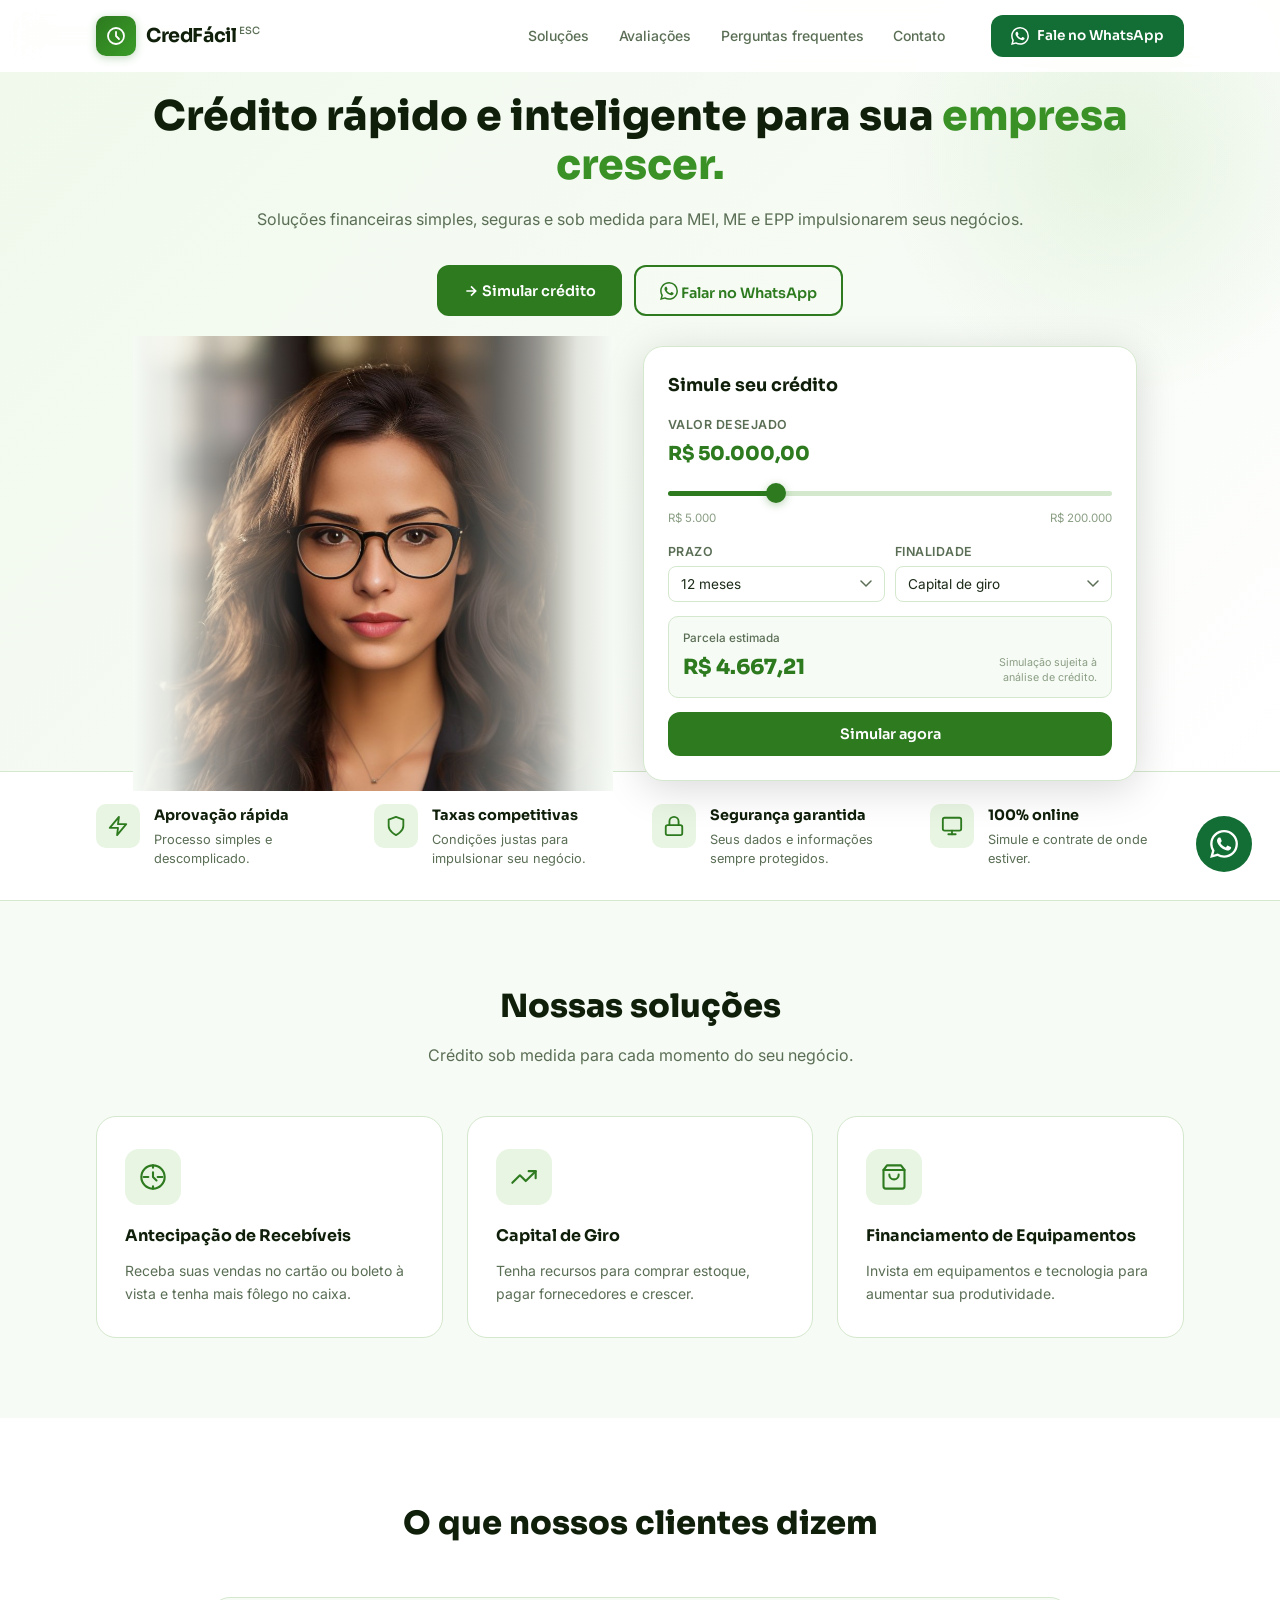
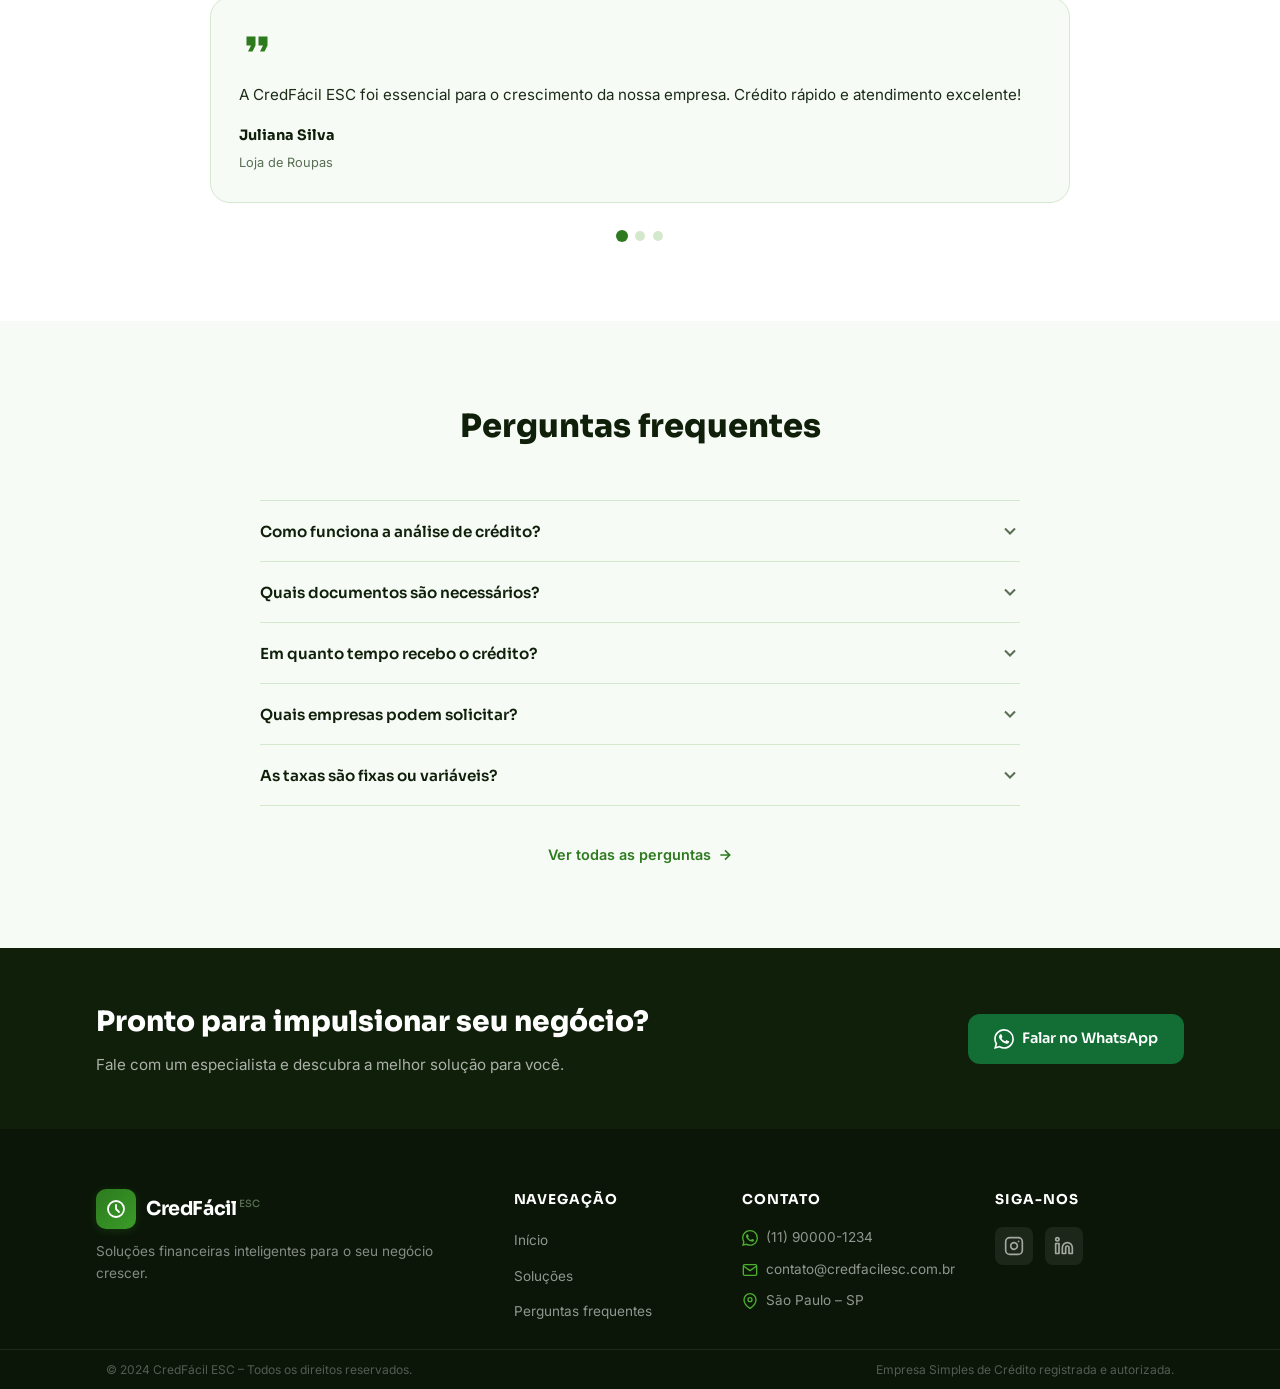
==== commit 00c3a77c: "Atualização" ====
--- a/index.html
+++ b/index.html
@@ -167,7 +167,7 @@
               <div class="sim-result__value" id="simParcela">R$ 4.527,18</div>
             </div>
             <div class="sim-result__note">
-              *Simulação sujeita à análise de crédito.
+              Simulação sujeita à análise de crédito.
             </div>
           </div>
 
@@ -344,7 +344,7 @@
         </div>
       </div>
     </section>
-  <!-- --------------------------------- DEPOIMENTOS----------------------------------- -->
+    <!-- --------------------------------- DEPOIMENTOS----------------------------------- -->
     <section class="depoimentos" id="avaliacoes">
       <div class="container">
         <div class="section-header">
@@ -419,7 +419,7 @@
         </div>
       </div>
     </section>
-  <!-- --------------------------------- FAQ----------------------------------- -->
+    <!-- --------------------------------- FAQ----------------------------------- -->
     <section class="faq" id="faq">
       <div class="container">
         <div class="section-header">
@@ -612,7 +612,6 @@
             <li><a href="#inicio">Início</a></li>
             <li><a href="#solucoes">Soluções</a></li>
             <li><a href="#faq">Perguntas frequentes</a></li>
-            
           </ul>
         </div>
 
